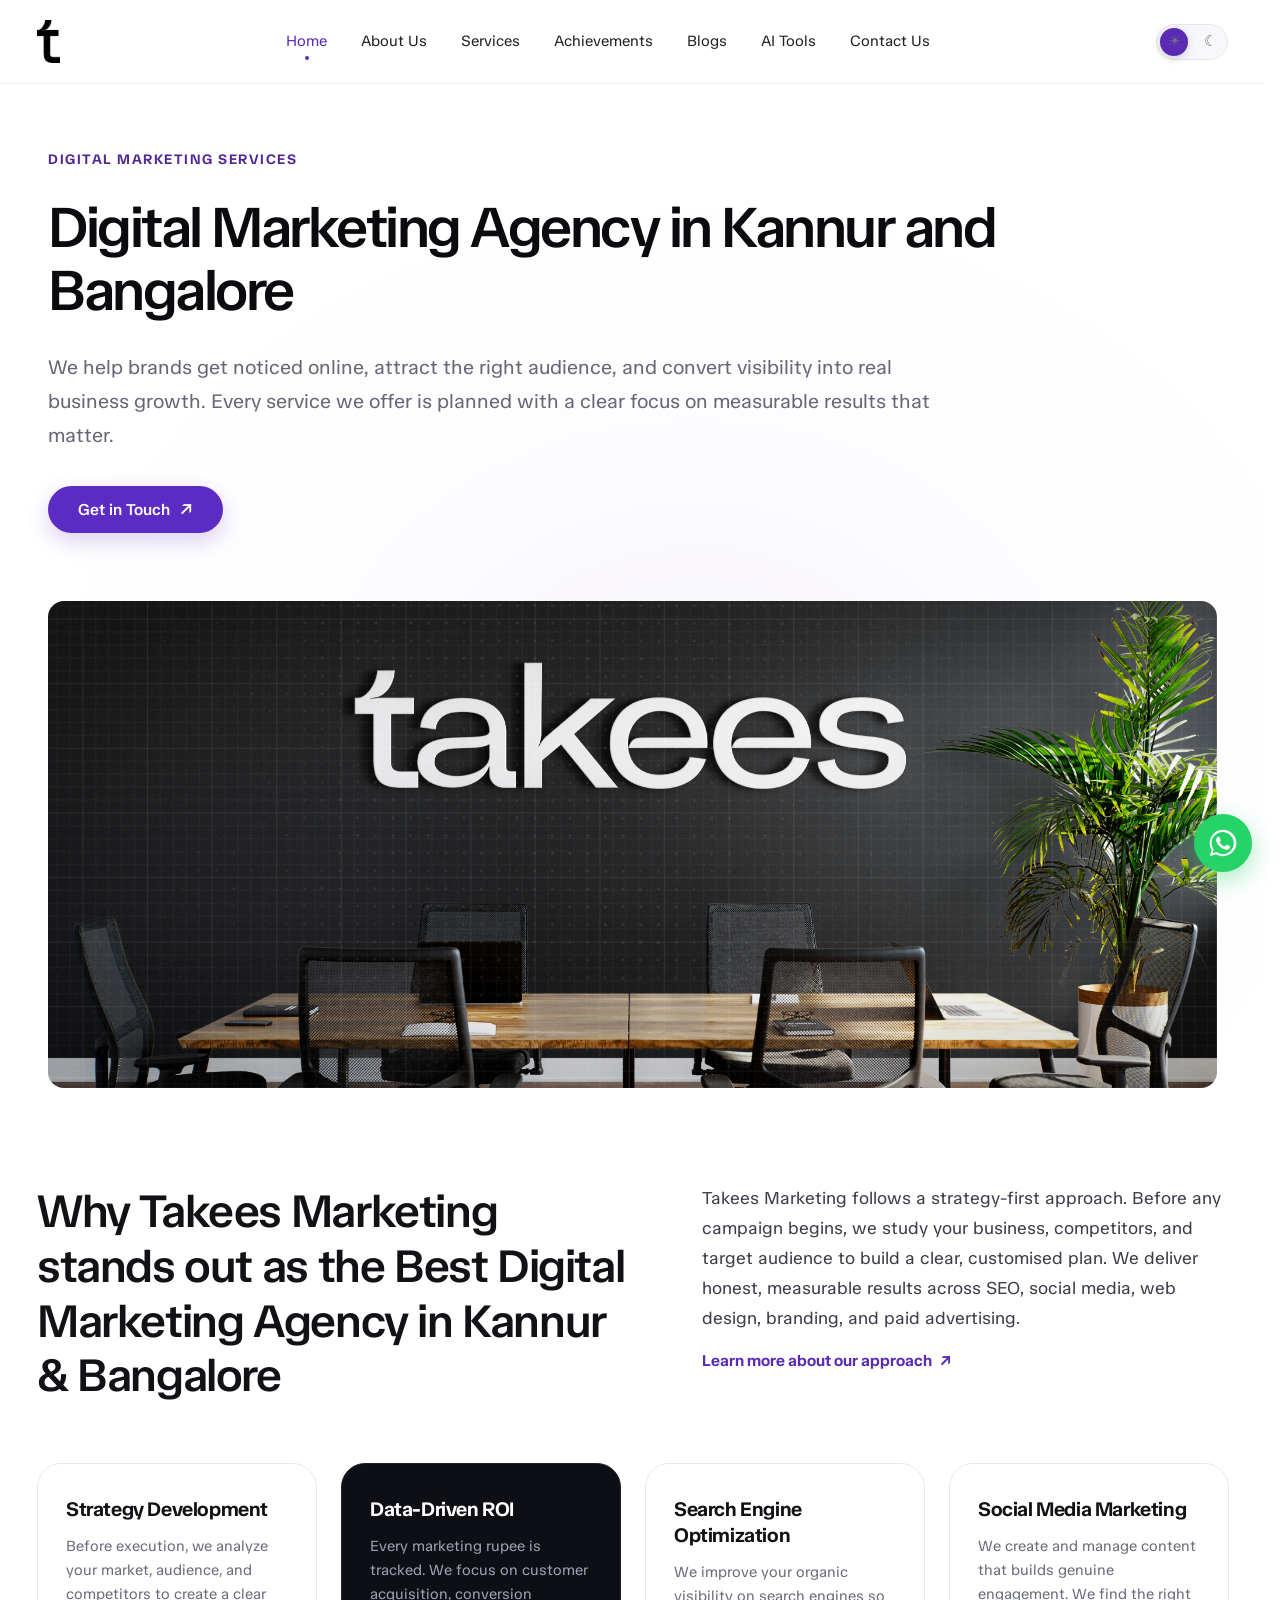
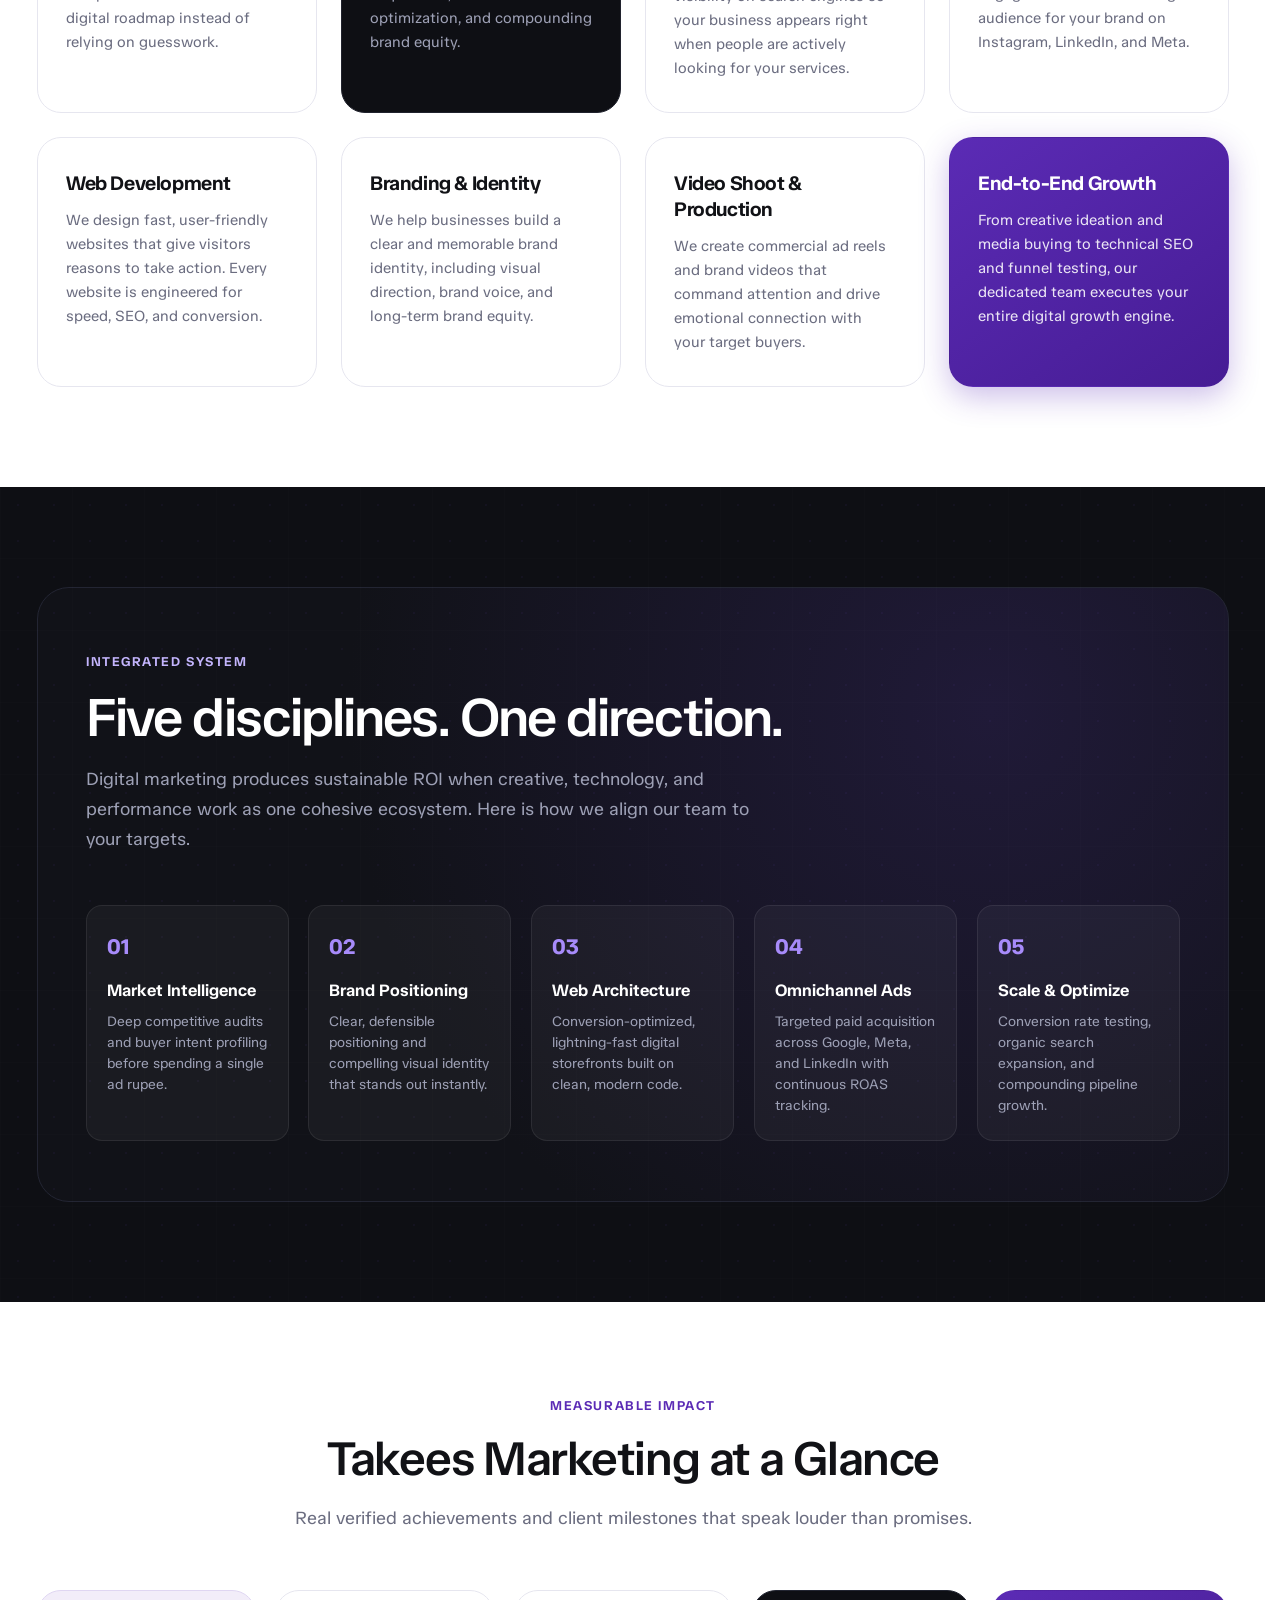
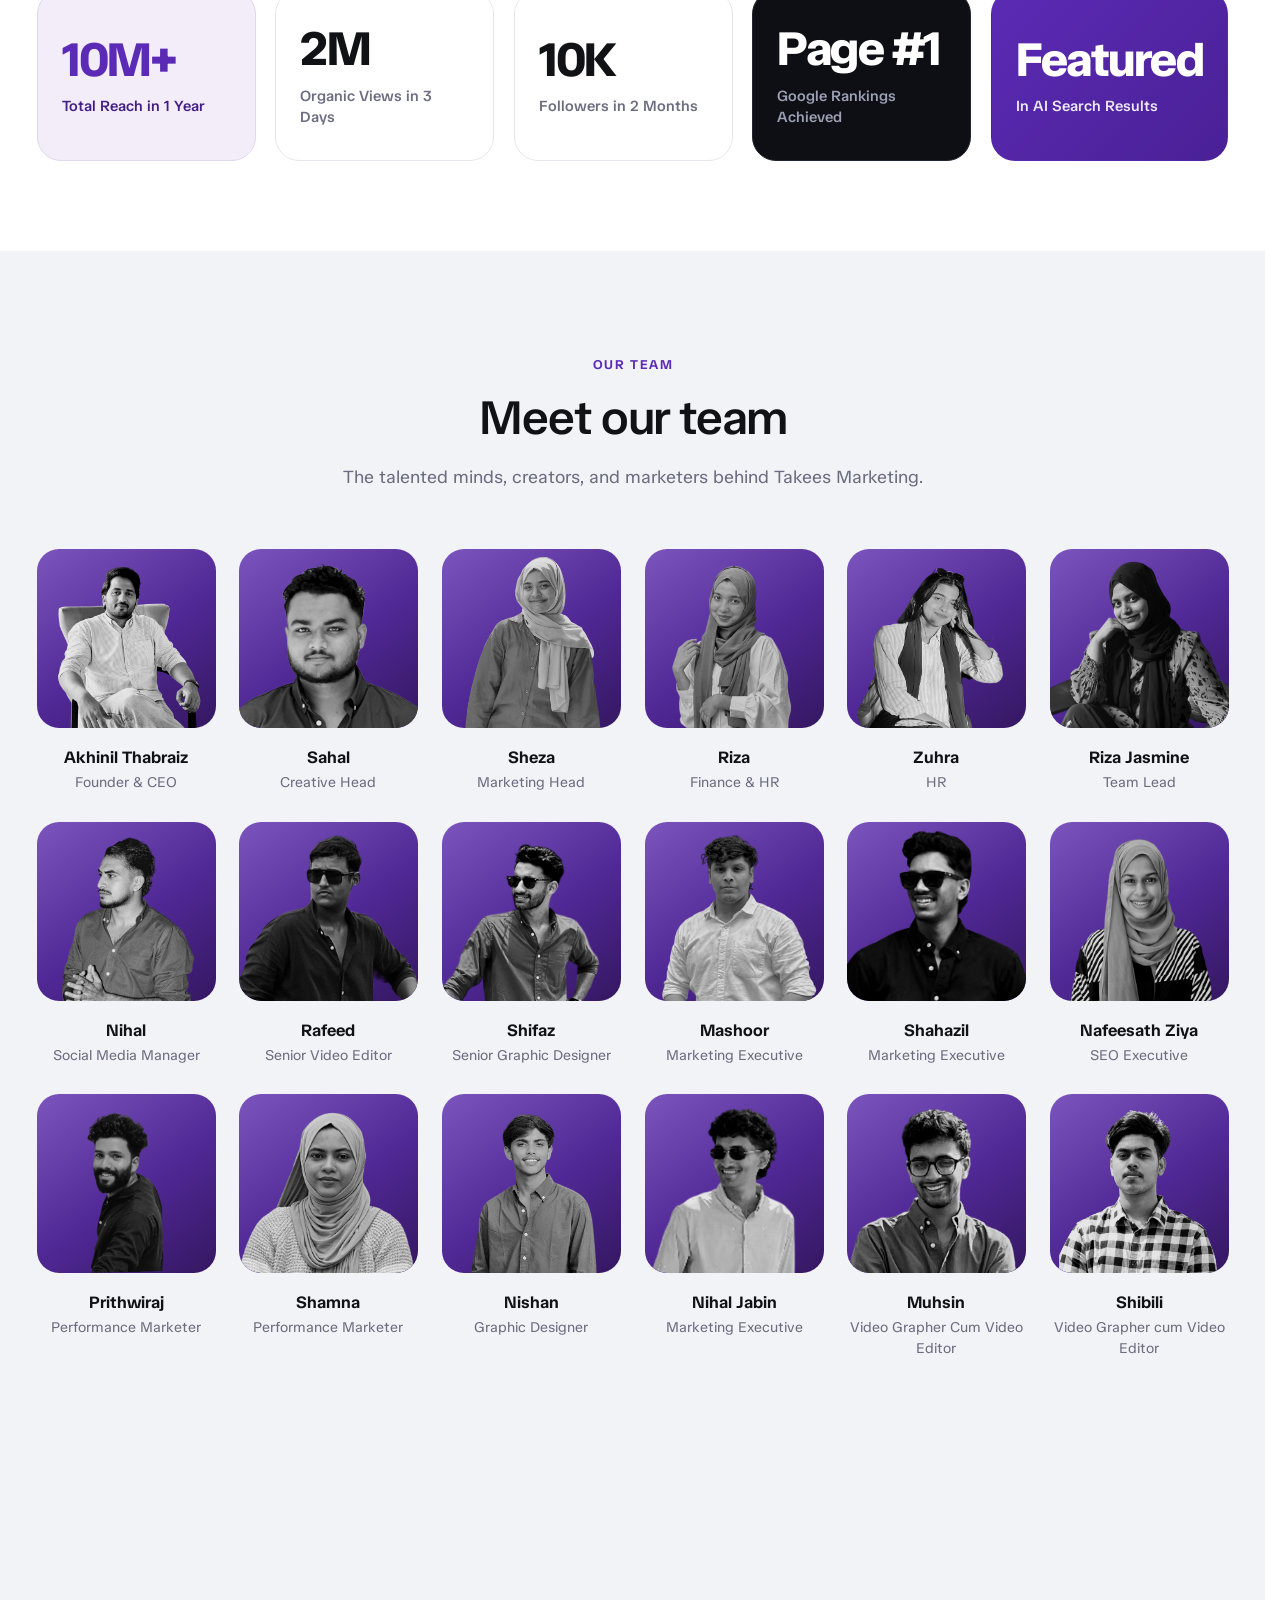
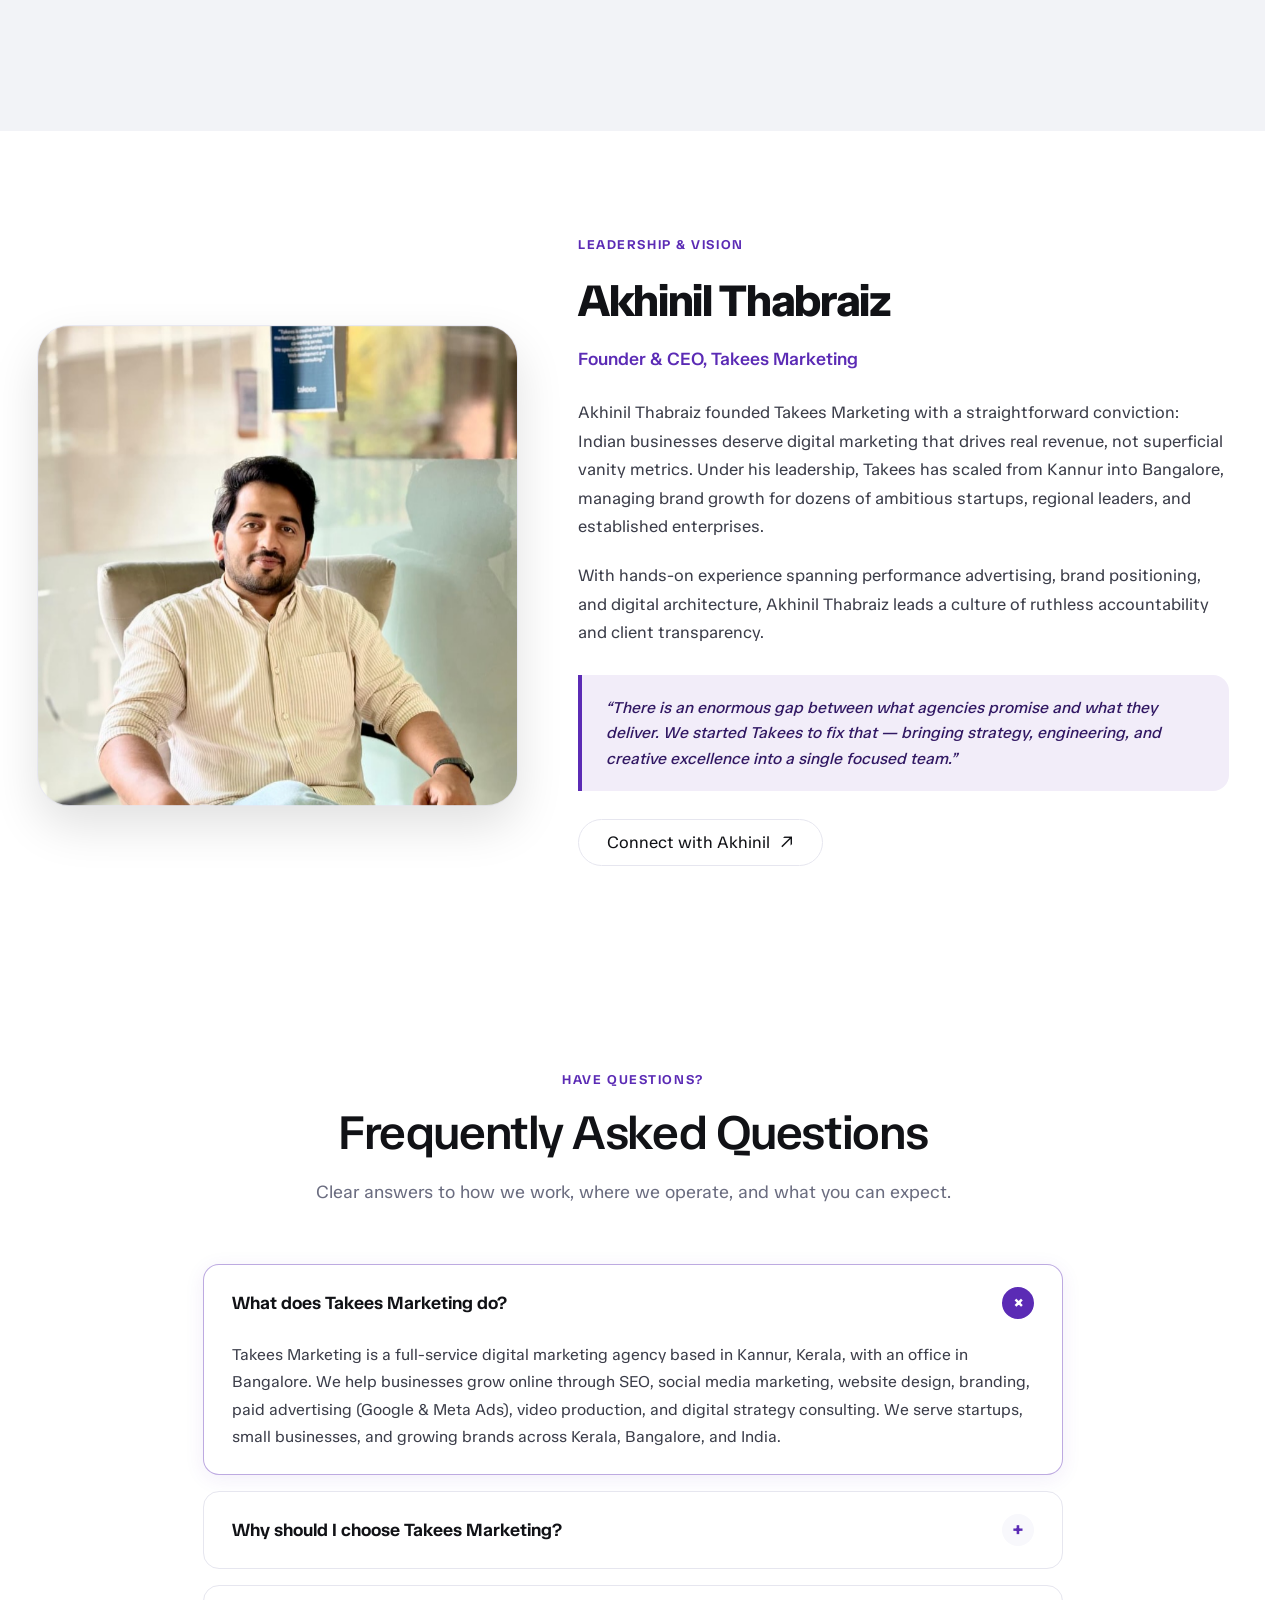
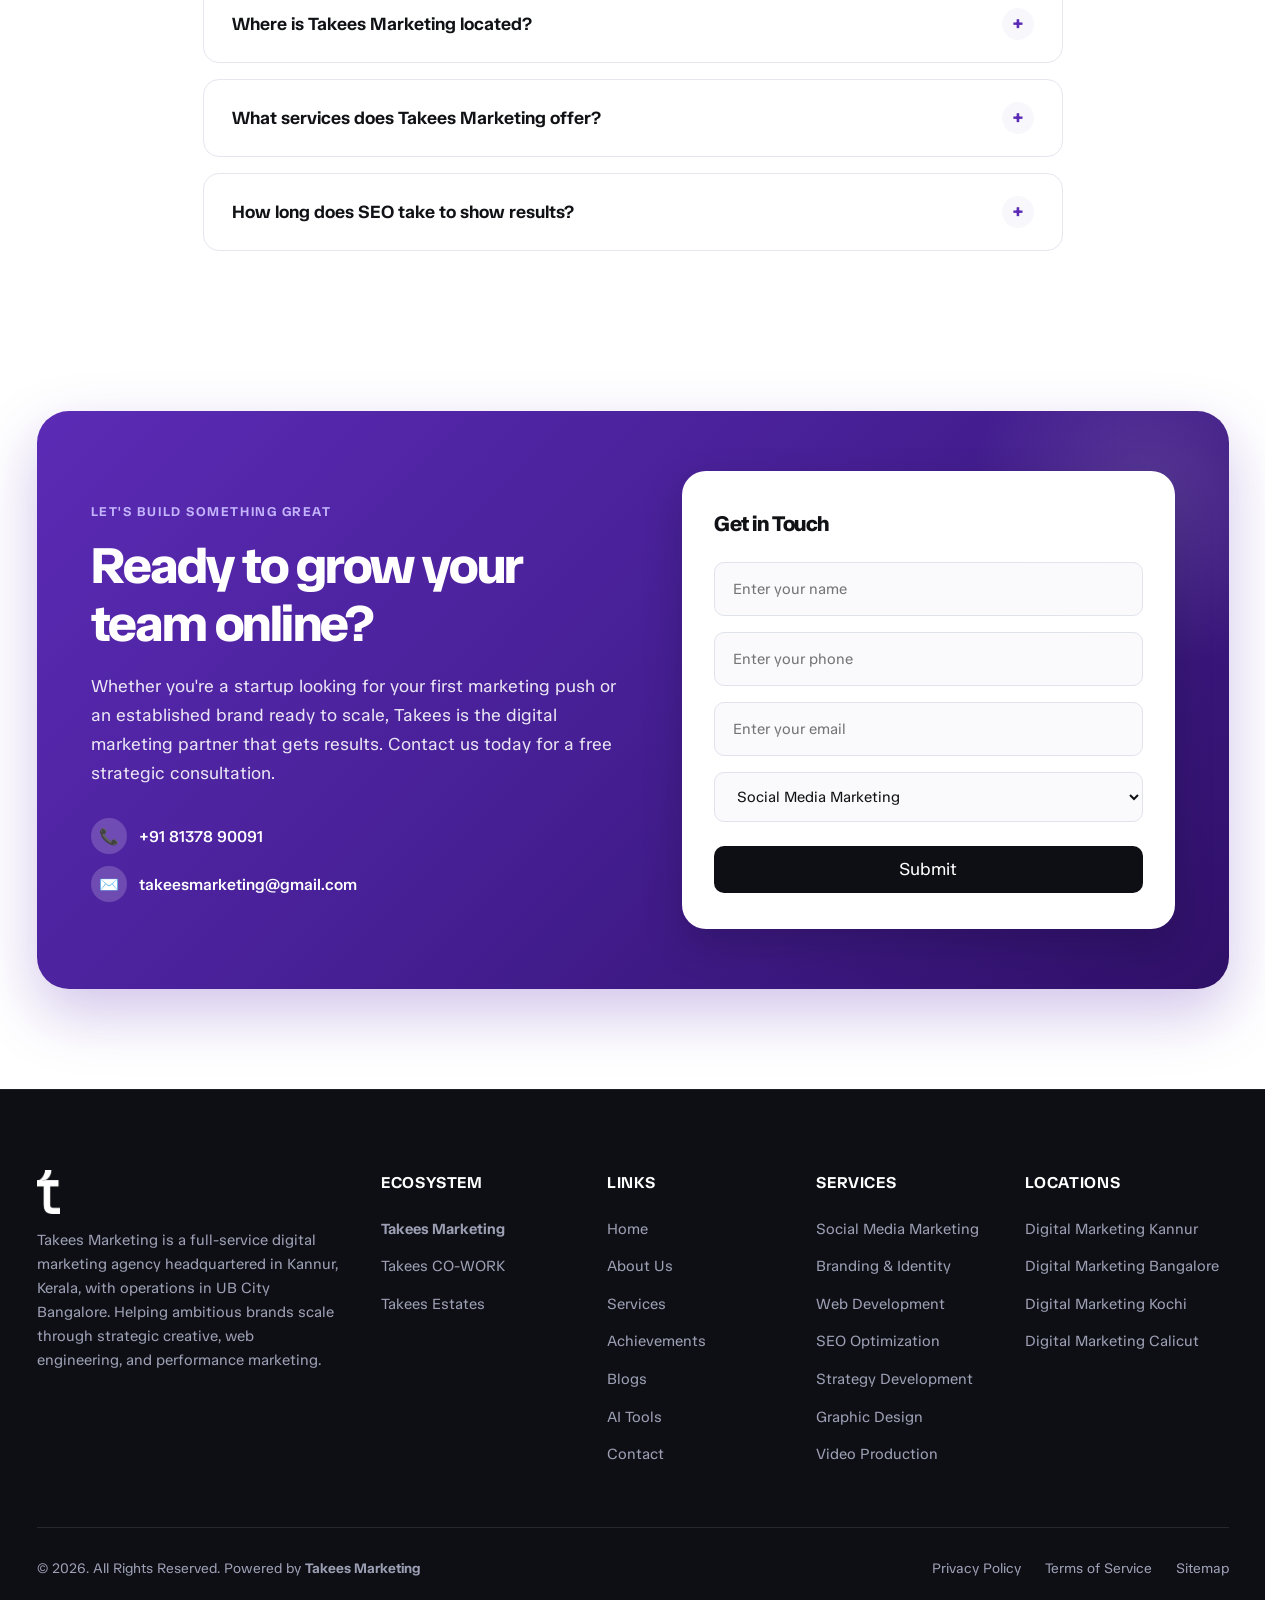
==== index.html @ 3c015a21 "Initial commit" ====
<!DOCTYPE html>
<html lang="en">

<head>
  <meta charset="UTF-8">
  <meta name="viewport" content="width=device-width, initial-scale=1.0">
  <title>Takees Digital Marketing Agency in Kannur & Bangalore | Takees Marketing</title>
  <meta name="description"
    content="Takees Marketing is a full-service digital marketing agency in Kannur and Bangalore offering SEO, social media marketing, web development, paid ads, and brand strategy.">
  <link rel="canonical" href="https://takees.in/">

  <!-- Stylesheets -->
  <script src="js/theme-init.js"></script>
  <link rel="stylesheet" href="css/style.css">
  <link rel="stylesheet" href="css/responsive.css">

  <!-- Favicon -->
  <link rel="icon" type="image/svg+xml"
    href="data:image/svg+xml,<svg xmlns='http://www.w3.org/2000/svg' viewBox='0 0 32 32'><rect width='32' height='32' rx='8' fill='%235b2bb5'/><text x='16' y='22' fill='%23ffffff' font-size='18' font-weight='800' font-family='sans-serif' text-anchor='middle'>t</text></svg>">
</head>

<body>

  <!-- =========================================================================
       HEADER / NAVIGATION
       ========================================================================= -->
  <header class="site-header" id="siteHeader">
    <div class="container nav-container">
      <a href="index.html" class="brand-logo" aria-label="Takees Marketing Home"><img src="assets/Vector.png"
          alt="Takees Marketing"></a>

      <!-- Desktop Navigation -->
      <nav class="nav-menu" id="navMenu" aria-label="Main Navigation">
        <a href="index.html" class="nav-link active">Home</a>
        <a href="about.html" class="nav-link">About Us</a>
        <a href="services.html" class="nav-link">Services</a>
        <a href="achievements.html" class="nav-link">Achievements</a>
        <a href="blogs.html" class="nav-link">Blogs</a>
        <a href="ai-tools.html" class="nav-link">AI Tools</a>
        <a href="contact.html" class="nav-link">Contact Us</a>
      </nav>

      <!-- Mobile Hamburger Button -->
      <button class="theme-toggle" id="themeToggle" type="button" aria-label="Switch to dark mode" aria-pressed="false">
        <span class="theme-toggle-icon theme-toggle-sun" aria-hidden="true">&#9728;</span>
        <span class="theme-toggle-track" aria-hidden="true"><span class="theme-toggle-thumb"></span></span>
        <span class="theme-toggle-icon theme-toggle-moon" aria-hidden="true">&#9790;</span>
      </button>

      <button class="menu-toggle" id="menuToggle" aria-label="Toggle Navigation Menu" aria-expanded="false">
        <span></span>
        <span></span>
        <span></span>
      </button>
    </div>
  </header>

  <!-- =========================================================================
       HERO SECTION
       ========================================================================= -->
  <section class="home-hero" id="homeHero">
    <div class="container">
      <div class="hero-content">
        <span class="kicker">DIGITAL MARKETING SERVICES</span>
        <h1 class="hero-heading">Digital Marketing Agency in Kannur and Bangalore</h1>
        <p class="hero-description">
          We help brands get noticed online, attract the right audience, and convert visibility into real business
          growth. Every service we offer is planned with a clear focus on measurable results that matter.
        </p>
        <div class="hero-actions">
          <a href="#ctaForm" class="btn btn-primary">
            Get in Touch <span class="btn-arrow-icon">↗</span>
          </a>
        </div>
      </div>

      <div class="hero-supporting-visual-wrap" id="heroVisualWrap">
        <div class="hero-brand-card">
          <img
            src="assets/images/takees office 2.jpg"
            alt="Takees office with the wall logo, table, chairs, and plant"
            class="hero-brand-image"
            width="4000"
            height="2250"
            loading="eager"
            fetchpriority="high"
            decoding="async"
          />
        </div>
      </div>
    </div>
  </section>

  <!-- =========================================================================
       WHY TAKEES STANDS OUT & 8-CARD GRID
       ========================================================================= -->
  <section class="section" id="whyTakees">
    <div class="container">
      <div class="why-takees-header">
        <h2 class="why-takees-title">
          Why Takees Marketing stands out as the Best Digital Marketing Agency in Kannur &amp; Bangalore
        </h2>
        <div>
          <p class="why-takees-text">
            Takees Marketing follows a strategy-first approach. Before any campaign begins, we study your business,
            competitors, and target audience to build a clear, customised plan. We deliver honest, measurable results
            across SEO, social media, web design, branding, and paid advertising.
          </p>
          <a href="about.html" class="learn-more-link">
            Learn more about our approach <span>↗</span>
          </a>
        </div>
      </div>

      <!-- 8-Card Grid -->
      <div class="cards-grid-4">
        <!-- Card 1: Light -->
        <div class="feature-card">
          <h3 class="card-title">Strategy Development</h3>
          <p class="card-desc">
            Before execution, we analyze your market, audience, and competitors to create a clear digital roadmap
            instead of relying on guesswork.
          </p>
        </div>

        <!-- Card 2: DARK CARD (Figma highlight) -->
        <div class="feature-card card-dark">
          <h3 class="card-title">Data-Driven ROI</h3>
          <p class="card-desc">
            Every marketing rupee is tracked. We focus on customer acquisition, conversion optimization, and compounding
            brand equity.
          </p>
        </div>

        <!-- Card 3: Light -->
        <div class="feature-card">
          <h3 class="card-title">Search Engine Optimization</h3>
          <p class="card-desc">
            We improve your organic visibility on search engines so your business appears right when people are actively
            looking for your services.
          </p>
        </div>

        <!-- Card 4: Light -->
        <div class="feature-card">
          <h3 class="card-title">Social Media Marketing</h3>
          <p class="card-desc">
            We create and manage content that builds genuine engagement. We find the right audience for your brand on
            Instagram, LinkedIn, and Meta.
          </p>
        </div>

        <!-- Card 5: Light -->
        <div class="feature-card">
          <h3 class="card-title">Web Development</h3>
          <p class="card-desc">
            We design fast, user-friendly websites that give visitors reasons to take action. Every website is
            engineered for speed, SEO, and conversion.
          </p>
        </div>

        <!-- Card 6: Light -->
        <div class="feature-card">
          <h3 class="card-title">Branding &amp; Identity</h3>
          <p class="card-desc">
            We help businesses build a clear and memorable brand identity, including visual direction, brand voice, and
            long-term brand equity.
          </p>
        </div>

        <!-- Card 7: Light -->
        <div class="feature-card">
          <h3 class="card-title">Video Shoot &amp; Production</h3>
          <p class="card-desc">
            We create commercial ad reels and brand videos that command attention and drive emotional connection with
            your target buyers.
          </p>
        </div>

        <!-- Card 8: PURPLE CARD (Figma signature highlight) -->
        <div class="feature-card card-purple">
          <h3 class="card-title">End-to-End Growth</h3>
          <p class="card-desc">
            From creative ideation and media buying to technical SEO and funnel testing, our dedicated team executes
            your entire digital growth engine.
          </p>
        </div>
      </div>
    </div>
  </section>

  <!-- =========================================================================
       DARK SECTION: FIVE DISCIPLINES. ONE DIRECTION.
       ========================================================================= -->
  <section class="dark-disciplines-section" id="disciplines">
    <div class="container">
      <div class="disciplines-inner">
        <div class="disciplines-header">
          <span class="kicker kicker-light">INTEGRATED SYSTEM</span>
          <h2 class="disciplines-title">Five disciplines. One direction.</h2>
          <p class="disciplines-desc">
            Digital marketing produces sustainable ROI when creative, technology, and performance work as one cohesive
            ecosystem. Here is how we align our team to your targets.
          </p>
        </div>

        <div class="disciplines-row">
          <div class="discipline-item">
            <div class="discipline-num">01</div>
            <div class="discipline-name">Market Intelligence</div>
            <p class="discipline-text">Deep competitive audits and buyer intent profiling before spending a single ad
              rupee.</p>
          </div>

          <div class="discipline-item">
            <div class="discipline-num">02</div>
            <div class="discipline-name">Brand Positioning</div>
            <p class="discipline-text">Clear, defensible positioning and compelling visual identity that stands out
              instantly.</p>
          </div>

          <div class="discipline-item">
            <div class="discipline-num">03</div>
            <div class="discipline-name">Web Architecture</div>
            <p class="discipline-text">Conversion-optimized, lightning-fast digital storefronts built on clean, modern
              code.</p>
          </div>

          <div class="discipline-item">
            <div class="discipline-num">04</div>
            <div class="discipline-name">Omnichannel Ads</div>
            <p class="discipline-text">Targeted paid acquisition across Google, Meta, and LinkedIn with continuous ROAS
              tracking.</p>
          </div>

          <div class="discipline-item">
            <div class="discipline-num">05</div>
            <div class="discipline-name">Scale &amp; Optimize</div>
            <p class="discipline-text">Conversion rate testing, organic search expansion, and compounding pipeline
              growth.</p>
          </div>
        </div>
      </div>
    </div>
  </section>

  <!-- =========================================================================
       STATISTICS / TAKEES MARKETING AT A GLANCE
       ========================================================================= -->
  <section class="stats-section" id="stats">
    <div class="container">
      <div class="section-title-wrap text-center">
        <span class="kicker">MEASURABLE IMPACT</span>
        <h2 class="section-title">Takees Marketing at a Glance</h2>
        <p class="section-subtitle">Real verified achievements and client milestones that speak louder than promises.
        </p>
      </div>

      <div class="stats-grid-5">
        <!-- Stat 1: Light purple -->
        <div class="stat-card stat-purple-light">
          <div class="stat-number">10M+</div>
          <div class="stat-label">Total Reach in 1 Year</div>
        </div>

        <!-- Stat 2: White -->
        <div class="stat-card stat-white">
          <div class="stat-number">2M</div>
          <div class="stat-label">Organic Views in 3 Days</div>
        </div>

        <!-- Stat 3: White -->
        <div class="stat-card stat-white">
          <div class="stat-number">10K</div>
          <div class="stat-label">Followers in 2 Months</div>
        </div>

        <!-- Stat 4: Dark -->
        <div class="stat-card stat-dark">
          <div class="stat-number">Page #1</div>
          <div class="stat-label">Google Rankings Achieved</div>
        </div>

        <!-- Stat 5: Purple -->
        <div class="stat-card stat-purple">
          <div class="stat-number">Featured</div>
          <div class="stat-label">In AI Search Results</div>
        </div>
      </div>
    </div>
  </section>

  <!-- =========================================================================
       MEET OUR TEAM
       ========================================================================= -->
  <section class="team-section" id="team">
    <div class="container">
      <div class="section-title-wrap text-center">
        <span class="kicker">OUR TEAM</span>
        <h2 class="section-title">Meet our team</h2>
        <p class="section-subtitle">The talented minds, creators, and marketers behind Takees Marketing.</p>
      </div>

      <div class="team-grid">

        <!-- Row 1 -->
        <div class="team-card">
          <div class="team-avatar-wrap">
            <img src="assets/images/team/akhinil-thabraiz.png" alt="Akhinil Thabraiz - Founder & CEO of takees marketing" loading="lazy">
          </div>
          <div class="team-name">Akhinil Thabraiz</div>
          <div class="team-role">Founder &amp; CEO</div>
        </div>

        <div class="team-card">
          <div class="team-avatar-wrap">
            <img src="assets/images/team/sahal.png" alt="Sahal - Creative Head" loading="lazy">
          </div>
          <div class="team-name">Sahal</div>
          <div class="team-role">Creative Head</div>
        </div>

        <div class="team-card">
          <div class="team-avatar-wrap">
            <img src="assets/images/team/sheza.png" alt="Sheza - Marketing Head of takees marketing" loading="lazy">
          </div>
          <div class="team-name">Sheza</div>
          <div class="team-role">Marketing Head</div>
        </div>

        <div class="team-card">
          <div class="team-avatar-wrap">
            <img src="assets/images/team/riza.png" alt="Riza - Finance &amp; HR of takees marketing" loading="lazy">
          </div>
          <div class="team-name">Riza</div>
          <div class="team-role">Finance &amp; HR</div>
        </div>

        <div class="team-card">
          <div class="team-avatar-wrap">
            <img src="assets/images/team/zuhra.png" alt="Zuhra - HR of takees marketing" loading="lazy">
          </div>
          <div class="team-name">Zuhra</div>
          <div class="team-role">HR</div>
        </div>

        <div class="team-card">
          <div class="team-avatar-wrap">
            <img src="assets/images/team/riza-jasmine.png" alt="Riza Jasmine - Team Lead of takees marketing" loading="lazy">
          </div>
          <div class="team-name">Riza Jasmine</div>
          <div class="team-role">Team Lead</div>
        </div>

        <!-- Row 2 -->
        <div class="team-card">
          <div class="team-avatar-wrap">
            <img src="assets/images/team/nihal.png" alt="Nihal - Social Media Manager of takees marketing" loading="lazy">
          </div>
          <div class="team-name">Nihal</div>
          <div class="team-role">Social Media Manager</div>
        </div>

        <div class="team-card">
          <div class="team-avatar-wrap">
            <img src="assets/images/team/rafeed.png" alt="Rafeed - Senior Video Editor of takees marketing" loading="lazy">
          </div>
          <div class="team-name">Rafeed</div>
          <div class="team-role">Senior Video Editor</div>
        </div>

        <div class="team-card">
          <div class="team-avatar-wrap">
            <img src="assets/images/team/shifaz.png" alt="Shifaz - Senior Graphic Designer of takees marketing" loading="lazy">
          </div>
          <div class="team-name">Shifaz</div>
          <div class="team-role">Senior Graphic Designer</div>
        </div>

        <div class="team-card">
          <div class="team-avatar-wrap">
            <img src="assets/images/team/mashoor.png" alt="Mashoor - Marketing Executive of takees marketing" loading="lazy">
          </div>
          <div class="team-name">Mashoor</div>
          <div class="team-role">Marketing Executive</div>
        </div>

        <div class="team-card">
          <div class="team-avatar-wrap">
            <img src="assets/images/team/shahazil.png" alt="Shahazil - Marketing Executive of takees marketing" loading="lazy">
          </div>
          <div class="team-name">Shahazil</div>
          <div class="team-role">Marketing Executive</div>
        </div>

        <div class="team-card">
          <div class="team-avatar-wrap">
            <img src="assets/images/team/nafeesath-ziya.png" alt="Nafeesath Ziya - SEO Executive of takees marketing" loading="lazy">
          </div>
          <div class="team-name">Nafeesath Ziya</div>
          <div class="team-role">SEO Executive</div>
        </div>

        <!-- Row 3 -->
        <div class="team-card">
          <div class="team-avatar-wrap">
            <img src="assets/images/team/prithwiraj.png" alt="Prithwiraj - Performance Marketer of takees marketing" loading="lazy">
          </div>
          <div class="team-name">Prithwiraj</div>
          <div class="team-role">Performance Marketer</div>
        </div>

        <div class="team-card">
          <div class="team-avatar-wrap">
            <img src="assets/images/team/shamna.png" alt="Shamna - Performance Marketer of takees marketing" loading="lazy">
          </div>
          <div class="team-name">Shamna</div>
          <div class="team-role">Performance Marketer</div>
        </div>

        <div class="team-card">
          <div class="team-avatar-wrap">
            <img src="assets/images/team/nishan.png" alt="Nishan - Graphic Designer of takees marketing" loading="lazy">
          </div>
          <div class="team-name">Nishan</div>
          <div class="team-role">Graphic Designer</div>
        </div>

        <div class="team-card">
          <div class="team-avatar-wrap">
            <img src="assets/images/team/nihal-jabin.png" alt="Nihal Jabin - Marketing Executive of takees marketing" loading="lazy">
          </div>
          <div class="team-name">Nihal Jabin</div>
          <div class="team-role">Marketing Executive</div>
        </div>

        <div class="team-card">
          <div class="team-avatar-wrap">
            <img src="assets/images/team/muhsin.png" alt="Muhsin - Video Grapher Cum Video Editor of takees marketing" loading="lazy">
          </div>
          <div class="team-name">Muhsin</div>
          <div class="team-role">Video Grapher Cum Video Editor</div>
        </div>

        <div class="team-card">
          <div class="team-avatar-wrap">
            <img class="team-avatar-cutout" src="assets/images/team/Shibili.png" alt="Shibili - Video Grapher cum Video Editor" loading="lazy">
          </div>
          <div class="team-name">Shibili</div>
          <div class="team-role">Video Grapher cum Video Editor</div>
        </div>

        <div class="team-card">
          <div class="team-avatar-wrap">
            <img class="team-avatar-cutout" src="assets/images/team/Noor.png" alt="Noor Fathima - Content Creator" loading="lazy">
          </div>
          <div class="team-name">Noor Fathima</div>
          <div class="team-role">Content Creator</div>
        </div>

        <div class="team-card">
          <div class="team-avatar-wrap">
            <img class="team-avatar-cutout" src="assets/images/team/Devdarsh.png" alt="Devdarsh - Content Creator" loading="lazy">
          </div>
          <div class="team-name">Devdarsh</div>
          <div class="team-role">Content Creator</div>
        </div>

      </div>
    </div>
  </section>

  <!-- =========================================================================
       FOUNDER PROFILE SECTION: AKHINIL THABRAIZ
       ========================================================================= -->
  <section class="founder-section" id="founder">
    <div class="container">
      <div class="founder-wrap">
        <div class="founder-img-box">
          <img src="assets/images/akhil-nilambur.jpg" alt="Akhinil Thabraiz - Founder &amp; CEO of Takees Marketing">
        </div>

        <div class="founder-info">
          <span class="kicker">LEADERSHIP &amp; VISION</span>
          <h2 class="founder-name">Akhinil Thabraiz</h2>
          <div class="founder-role">Founder &amp; CEO, Takees Marketing</div>

          <p class="founder-bio">
            Akhinil Thabraiz founded Takees Marketing with a straightforward conviction: Indian businesses deserve
            digital
            marketing that drives real revenue, not superficial vanity metrics. Under his leadership, Takees has scaled
            from Kannur into Bangalore, managing brand growth for dozens of ambitious startups, regional leaders, and
            established enterprises.
          </p>

          <p class="founder-bio">
            With hands-on experience spanning performance advertising, brand positioning, and digital architecture,
            Akhinil Thabraiz leads a culture of ruthless accountability and client transparency.
          </p>

          <div class="founder-quote">
            “There is an enormous gap between what agencies promise and what they deliver. We started Takees to fix that
            — bringing strategy, engineering, and creative excellence into a single focused team.”
          </div>

          <a href="https://www.linkedin.com/in/akhinilthabraiz/" target="_blank" rel="noopener noreferrer"
            class="btn btn-outline">
            Connect with Akhinil <span class="btn-arrow-icon">↗</span>
          </a>
        </div>
      </div>
    </div>
  </section>


  <!-- =========================================================================
       FAQ SECTION
       ========================================================================= -->
  <section class="faq-section" id="faq">
    <div class="container">
      <div class="section-title-wrap text-center">
        <span class="kicker">HAVE QUESTIONS?</span>
        <h2 class="section-title">Frequently Asked Questions</h2>
        <p class="section-subtitle">Clear answers to how we work, where we operate, and what you can expect.</p>
      </div>

      <div class="faq-list">
        <!-- FAQ 1 -->
        <div class="faq-item active">
          <button class="faq-question" aria-expanded="true">
            <span>What does Takees Marketing do?</span>
            <span class="faq-icon">+</span>
          </button>
          <div class="faq-answer">
            Takees Marketing is a full-service digital marketing agency based in Kannur, Kerala, with an office in
            Bangalore. We help businesses grow online through SEO, social media marketing, website design, branding,
            paid advertising (Google &amp; Meta Ads), video production, and digital strategy consulting. We serve
            startups, small businesses, and growing brands across Kerala, Bangalore, and India.
          </div>
        </div>

        <!-- FAQ 2 -->
        <div class="faq-item">
          <button class="faq-question" aria-expanded="false">
            <span>Why should I choose Takees Marketing?</span>
            <span class="faq-icon">+</span>
          </button>
          <div class="faq-answer">
            Takees Marketing follows a strategy-first approach. Before any campaign begins, we study your business,
            competitors, and target audience to build a clear, customised plan. We don't sell vanity metrics — we
            deliver honest, measurable results with complete reporting transparency.
          </div>
        </div>

        <!-- FAQ 3 -->
        <div class="faq-item">
          <button class="faq-question" aria-expanded="false">
            <span>Where is Takees Marketing located?</span>
            <span class="faq-icon">+</span>
          </button>
          <div class="faq-answer">
            Takees Marketing is headquartered at Takees Park, Airport Road, Mele Chovva, Kannur, Kerala - 670 006. We
            also operate from UB City, Level 15, Concord Tower 1, Vittal Mallya Road, Bangalore, India - 560001. We
            serve clients across Kerala, Bangalore, and pan-India.
          </div>
        </div>

        <!-- FAQ 4 -->
        <div class="faq-item">
          <button class="faq-question" aria-expanded="false">
            <span>What services does Takees Marketing offer?</span>
            <span class="faq-icon">+</span>
          </button>
          <div class="faq-answer">
            Our core services include Search Engine Optimization (SEO), Social Media Marketing (SMM), Web Design &amp;
            Development, Branding &amp; Visual Identity, Paid Advertising (Google Ads, Meta Ads), Video Shoot &amp;
            Commercials, and Graphic Design.
          </div>
        </div>

        <!-- FAQ 5 -->
        <div class="faq-item">
          <button class="faq-question" aria-expanded="false">
            <span>How long does SEO take to show results?</span>
            <span class="faq-icon">+</span>
          </button>
          <div class="faq-answer">
            For most businesses in Kerala and Bangalore, SEO results typically begin showing within 3 to 6 months of
            consistent execution. Local SEO for Kannur or Bangalore keywords can show positive ranking improvements in 6
            to 12 weeks depending on domain age and market competition.
          </div>
        </div>
      </div>
    </div>
  </section>

  <!-- =========================================================================
       CTA FORM SECTION
       ========================================================================= -->
  <section class="cta-form-section" id="ctaForm">
    <div class="container">
      <div class="cta-form-banner">
        <div>
          <span class="kicker kicker-light">LET'S BUILD SOMETHING GREAT</span>
          <h2 class="cta-banner-title">Ready to grow your team online?</h2>
          <p class="cta-banner-desc">
            Whether you're a startup looking for your first marketing push or an established brand ready to scale,
            Takees is the digital marketing partner that gets results. Contact us today for a free strategic
            consultation.
          </p>

          <div class="cta-direct-links">
            <a href="tel:+918137890091" class="direct-link-item">
              <span>📞</span> +91 81378 90091
            </a>
            <a href="mailto:takeesmarketing@gmail.com" class="direct-link-item">
              <span>✉️</span> takeesmarketing@gmail.com
            </a>
          </div>
        </div>

        <!-- White Contact Card with Form -->
        <div class="form-card-white">
          <h3 class="form-title">Get in Touch</h3>
          <form class="contact-form" id="heroForm" novalidate>
            <div class="form-group">
              <label for="fullName" class="sr-only" style="display:none;">Full Name</label>
              <input type="text" id="fullName" name="name" class="form-control" placeholder="Enter your name" required>
            </div>
            <div class="form-group">
              <label for="phone" class="sr-only" style="display:none;">Phone Number</label>
              <input type="tel" id="phone" name="phone" class="form-control" placeholder="Enter your phone" required>
            </div>
            <div class="form-group">
              <label for="email" class="sr-only" style="display:none;">Email Address</label>
              <input type="email" id="email" name="email" class="form-control" placeholder="Enter your email" required>
            </div>
            <div class="form-group">
              <label for="serviceSelect" class="sr-only" style="display:none;">Select Service</label>
              <select id="serviceSelect" name="service" class="form-control">
                <option value="Social Media Marketing" selected>Social Media Marketing</option>
                <option value="Search Engine Optimization">Search Engine Optimization (SEO)</option>
                <option value="Web Development">Web Development</option>
                <option value="Branding & Identity">Branding &amp; Identity</option>
                <option value="Paid Advertising">Paid Advertising (Ads)</option>
                <option value="Video Shoot">Video Shoot &amp; Production</option>
                <option value="Full Growth Package">Full Growth Package</option>
              </select>
            </div>
            <button type="submit" class="btn btn-form-submit">Submit</button>
            <div class="form-feedback" aria-live="polite"></div>
          </form>
        </div>
      </div>
    </div>
  </section>

  <!-- =========================================================================
       FOOTER
       ========================================================================= -->
  <footer class="site-footer" id="siteFooter">
    <div class="container">
      <div class="footer-top">
        <!-- Col 1: Takees Marketing -->
        <div class="footer-brand">
          <a href="index.html" class="brand-logo" aria-label="Takees Marketing Home"><img src="assets/Vector.png"
              alt="Takees Marketing"></a>
          <p class="footer-desc">
            Takees Marketing is a full-service digital marketing agency headquartered in Kannur, Kerala, with operations
            in UB City Bangalore. Helping ambitious brands scale through strategic creative, web engineering, and
            performance marketing.
          </p>
        </div>

        <!-- Col 2: Takees Ecosystem -->
        <div>
          <h4 class="footer-col-title">ECOSYSTEM</h4>
          <ul class="footer-links">
            <li><a href="index.html" class="footer-link"><strong>Takees Marketing</strong></a></li>
            <li><a href="https://takeescowork.com/" class="footer-link" target="_blank" rel="noopener noreferrer">Takees
                CO-WORK</a></li>
            <li><a href="https://takeesestates.com/" class="footer-link" target="_blank"
                rel="noopener noreferrer">Takees Estates</a></li>
          </ul>
        </div>

        <!-- Col 3: Quick Links -->
        <div>
          <h4 class="footer-col-title">LINKS</h4>
          <ul class="footer-links">
            <li><a href="index.html" class="footer-link">Home</a></li>
            <li><a href="about.html" class="footer-link">About Us</a></li>
            <li><a href="services.html" class="footer-link">Services</a></li>
            <li><a href="achievements.html" class="footer-link">Achievements</a></li>
            <li><a href="blogs.html" class="footer-link">Blogs</a></li>
            <li><a href="ai-tools.html" class="footer-link">AI Tools</a></li>
            <li><a href="contact.html" class="footer-link">Contact</a></li>
          </ul>
        </div>

        <!-- Col 4: Services -->
        <div>
          <h4 class="footer-col-title">SERVICES</h4>
          <ul class="footer-links">
            <li><a href="services.html#social-media" class="footer-link">Social Media Marketing</a></li>
            <li><a href="services.html#branding" class="footer-link">Branding &amp; Identity</a></li>
            <li><a href="services.html#web-dev" class="footer-link">Web Development</a></li>
            <li><a href="services.html#seo" class="footer-link">SEO Optimization</a></li>
            <li><a href="services.html#strategy" class="footer-link">Strategy Development</a></li>
            <li><a href="services.html#graphic-design" class="footer-link">Graphic Design</a></li>
            <li><a href="services.html#video-production" class="footer-link">Video Production</a></li>
          </ul>
        </div>

        <!-- Col 5: Locations -->
        <div>
          <h4 class="footer-col-title">LOCATIONS</h4>
          <ul class="footer-links">
            <li><a href="contact.html#whereToFind" class="footer-link">Digital Marketing Kannur</a></li>
            <li><a href="file:///C:/Users/FARAZ/OneDrive/Desktop/takees%20bglr%20anti/index.html" class="footer-link">Digital Marketing Bangalore</a></li>
            <li><a href="file:///C:/Users/FARAZ/OneDrive/Desktop/takees%20kochi/index.html" class="footer-link">Digital Marketing Kochi</a></li>
            <li><a href="contact.html#whereToFind" class="footer-link">Digital Marketing Calicut</a></li>
          </ul>
        </div>
      </div>

      <div class="footer-bottom">
        <div>
          &copy; 2026. All Rights Reserved. Powered by <strong>Takees Marketing</strong>
        </div>
        <div class="footer-legal-links">
          <span>Privacy Policy</span>
          <span>Terms of Service</span>
          <span>Sitemap</span>
        </div>
      </div>
    </div>
  </footer>

  <!-- =========================================================================
       FLOATING WHATSAPP BUTTON
       ========================================================================= -->
  <a href="https://wa.me/918137890091?text=Hi%20Takees%20Marketing%2C%20I%20would%20like%20to%20inquire%20about%20your%20services."
    class="floating-whatsapp" target="_blank" rel="noopener noreferrer"
    aria-label="Chat with Takees Marketing on WhatsApp">
    <svg viewBox="0 0 24 24" aria-hidden="true">
      <path
        d="M12.031 2C6.495 2 2 6.495 2 12.031c0 1.97.57 3.81 1.558 5.373L2 22l4.773-1.523c1.51.91 3.266 1.434 5.258 1.434 5.536 0 10.031-4.495 10.031-10.031C22.062 6.495 17.567 2 12.031 2zm0 18.375c-1.745 0-3.37-.5-4.75-1.37l-.34-.21-2.83.9.91-2.75-.22-.35a8.293 8.293 0 0 1-1.36-4.564c0-4.6 3.74-8.34 8.34-8.34 4.6 0 8.34 3.74 8.34 8.34 0 4.6-3.74 8.34-8.34 8.34zm4.56-6.24c-.25-.13-1.48-.73-1.71-.81-.23-.08-.4-.13-.57.13-.17.25-.66.81-.81.98-.15.17-.3.19-.55.06-.25-.13-1.06-.39-2.02-1.25-.75-.67-1.25-1.5-1.4-1.75-.15-.25-.02-.39.11-.51.11-.11.25-.29.38-.44.13-.15.17-.25.25-.42.08-.17.04-.32-.02-.45-.06-.13-.57-1.37-.78-1.88-.2-.49-.41-.43-.57-.43h-.48c-.17 0-.45.06-.69.32-.23.25-.9.88-.9 2.15s.92 2.5 1.05 2.67c.13.17 1.81 2.76 4.39 3.87.61.26 1.09.42 1.46.54.62.2 1.18.17 1.63.1.5-.07 1.48-.61 1.69-1.2.21-.59.21-1.1.15-1.2-.06-.1-.23-.17-.48-.29z" />
    </svg>
    <span class="tooltip">Chat with us on WhatsApp</span>
  </a>

  <!-- JavaScript -->
  <script src="js/main.js"></script>
</body>

</html>
---- css/style.css ----
/* ==========================================================================
   TAKEEES MARKETING - CORE DESIGN SYSTEM & STYLESHEET
   Visual Source of Truth: Figma Redesign
   Content Source: takees.in
   ========================================================================== */

@import url('https://fonts.googleapis.com/css2?family=TASA+Orbiter:wght@300;400;500;600;700;800&display=swap');

:root {
  /* Brand Color Palette */
  --primary: #5b2bb5;
  --primary-hover: #471f94;
  --primary-deep: #37147a;
  --primary-soft: #f2edf9;
  --primary-tint: #eae3f7;
  --primary-glow: rgba(91, 43, 181, 0.35);

  /* Neutrals & Dark Theme */
  --dark: #0e0f14;
  --dark-surface: #14151c;
  --dark-card: #191b24;
  --dark-border: #272a38;
  --dark-text: #ffffff;
  --dark-muted: #9da0b5;

  /* Light Theme */
  --bg-body: #ffffff;
  --bg-subtle: #f8f8fc;
  --bg-gray: #f2f3f7;
  --bg-card: #ffffff;
  --border-light: #e6e6ef;
  --border-subtle: #eeeff5;

  /* Typography */
  --text-main: #111216;
  --text-body: #3c3e4a;
  --text-muted: #6b6d80;
  --text-light: #ffffff;

  /* Fonts */
  --font-main: 'TASA Orbiter', -apple-system, BlinkMacSystemFont, 'Segoe UI', Roboto, Helvetica, Arial, sans-serif;

  /* Elevation / Shadows */
  --shadow-xs: 0 1px 3px rgba(16, 24, 40, 0.05);
  --shadow-sm: 0 4px 12px rgba(16, 24, 40, 0.04);
  --shadow-md: 0 10px 30px rgba(16, 24, 40, 0.06);
  --shadow-lg: 0 20px 48px rgba(16, 24, 40, 0.1);
  --shadow-purple: 0 12px 36px rgba(91, 43, 181, 0.28);
  --shadow-card-hover: 0 16px 40px rgba(91, 43, 181, 0.12);

  /* Radius */
  --radius-xs: 6px;
  --radius-sm: 10px;
  --radius-md: 16px;
  --radius-lg: 24px;
  --radius-xl: 32px;
  --radius-full: 9999px;

  /* Layout */
  --container-max: 1240px;
  --header-height: 84px;
  --transition-fast: 0.2s cubic-bezier(0.4, 0, 0.2, 1);
  --transition-smooth: 0.35s cubic-bezier(0.16, 1, 0.3, 1);
}

/* --------------------------------------------------------------------------
   RESET & BASE STYLES
   -------------------------------------------------------------------------- */
*, *::before, *::after {
  box-sizing: border-box;
  margin: 0;
  padding: 0;
}

html {
  font-size: 16px;
  scroll-behavior: smooth;
  -webkit-font-smoothing: antialiased;
  -moz-osx-font-smoothing: grayscale;
  /* overflow-x on html (not body) — keeps position:sticky working on all pages */
  overflow-x: hidden;
  /* Reserve scrollbar gutter always — prevents width shift between pages */
  scrollbar-gutter: stable;
}

body {
  font-family: var(--font-main);
  background-color: var(--bg-body);
  color: var(--text-main);
  line-height: 1.6;
  /* overflow-x removed from body — was breaking position:sticky on inner pages */
}

h1, h2, h3, h4, h5, h6 {
  font-weight: 600;
}

img, picture, svg, video {
  display: block;
  max-width: 100%;
}

input, button, textarea, select {
  font: inherit;
}

a {
  color: inherit;
  text-decoration: none;
  transition: color var(--transition-fast);
}

ul, ol {
  list-style: none;
}

button {
  cursor: pointer;
  border: none;
  background: none;
}

/* --------------------------------------------------------------------------
   LAYOUT UTILITIES
   -------------------------------------------------------------------------- */
.container {
  width: 100%;
  max-width: var(--container-max);
  margin-left: auto;
  margin-right: auto;
  padding-left: 24px;
  padding-right: 24px;
}

.container-narrow {
  max-width: 980px;
}

.section {
  padding-top: 100px;
  padding-bottom: 100px;
  position: relative;
}

.section-sm {
  padding-top: 60px;
  padding-bottom: 60px;
}

.section-lg {
  padding-top: 130px;
  padding-bottom: 130px;
}

.section-title-wrap {
  margin-bottom: 56px;
}

.section-title-wrap.text-center {
  text-align: center;
  margin-left: auto;
  margin-right: auto;
  max-width: 760px;
}

.kicker {
  display: inline-block;
  font-size: 0.8125rem;
  font-weight: 700;
  text-transform: uppercase;
  letter-spacing: 0.12em;
  color: var(--primary);
  margin-bottom: 14px;
}

.kicker-light {
  color: #c4b5fd;
}

/* All Headlines & Titles Semibold (600) */
h1, h2, h3, h4, h5, h6,
.section-title,
.hero-heading,
.why-takees-title,
.disciplines-title,
.founder-name,
.cta-banner-title,
.cta-banner-light-title,
.form-title,
.story-title,
.service-item-title,
.case-card-title,
.article-main-title,
.card-title,
.step-title,
.sidebar-box-title,
.contact-prop-title,
.where-to-find-title,
.footer-col-title {
  font-weight: 600;
}

.section-title {
  font-size: clamp(2rem, 3.2vw + 1rem, 3rem);
  font-weight: 600;
  line-height: 1.16;
  letter-spacing: -0.03em;
  color: var(--text-main);
  margin-bottom: 18px;
}

.section-title.text-purple {
  color: var(--primary);
}

.section-subtitle {
  font-size: 1.125rem;
  color: var(--text-muted);
  line-height: 1.65;
  font-weight: 400;
}

/* --------------------------------------------------------------------------
   BUTTONS
   -------------------------------------------------------------------------- */
.btn {
  display: inline-flex;
  align-items: center;
  justify-content: center;
  gap: 10px;
  padding: 13px 28px;
  font-size: 1.05rem;
  font-weight: 400;
  text-transform: none;
  letter-spacing: normal;
  line-height: 1;
  border-radius: var(--radius-full);
  transition: all var(--transition-fast);
  white-space: nowrap;
  cursor: pointer;
}

.btn-primary {
  background-color: var(--primary);
  color: #ffffff;
  box-shadow: 0 4px 16px rgba(91, 43, 181, 0.28);
}

.btn-primary:hover {
  background-color: var(--primary-hover);
  transform: translateY(-2px);
  box-shadow: var(--shadow-purple);
  color: #ffffff;
}

.btn-white {
  background-color: #ffffff;
  color: var(--text-main);
  box-shadow: 0 4px 14px rgba(0, 0, 0, 0.08);
}

.btn-white:hover {
  background-color: #f7f7fa;
  transform: translateY(-2px);
  box-shadow: 0 6px 20px rgba(0, 0, 0, 0.12);
  color: var(--primary);
}

.btn-dark {
  background-color: var(--dark);
  color: #ffffff;
}

.btn-dark:hover {
  background-color: #1e2029;
  transform: translateY(-2px);
}

.btn-outline {
  background-color: transparent;
  color: var(--text-main);
  border: 1.5px solid var(--border-light);
}

.btn-outline:hover {
  border-color: var(--primary);
  color: var(--primary);
  background-color: var(--primary-soft);
}

.btn-arrow-icon {
  font-size: 1.1em;
  transition: transform var(--transition-fast);
}

.btn:hover .btn-arrow-icon {
  transform: translate(2px, -2px);
}

/* --------------------------------------------------------------------------
   HEADER & NAVIGATION
   -------------------------------------------------------------------------- */
.site-header {
  position: sticky;
  top: 0;
  left: 0;
  width: 100%;
  background: rgba(255, 255, 255, 0.94);
  backdrop-filter: blur(14px);
  -webkit-backdrop-filter: blur(14px);
  border-bottom: 1px solid var(--border-subtle);
  z-index: 1000;
  /* Only transition background/shadow — never width/height */
  transition: background var(--transition-fast), box-shadow var(--transition-fast);
  /* Hard-lock height — immune to content, font-weight, or child changes */
  height: var(--header-height);
  min-height: var(--header-height);
  max-height: var(--header-height);
  box-sizing: border-box;
}

.site-header.scrolled {
  background: rgba(255, 255, 255, 0.98);
  box-shadow: 0 4px 20px rgba(0, 0, 0, 0.05);
}

.nav-container {
  display: flex;
  align-items: center;
  justify-content: space-between;
  height: 100%;
  /* Hard-lock: never grow or shrink */
  min-height: 0;
  flex-shrink: 0;
}

.brand-logo {
  display: flex;
  align-items: center;
  flex: 0 0 auto;
}

.brand-logo img {
  display: block;
  height: 44px;
  width: auto;
  object-fit: contain;
  max-width: 100%;
  /* Vector.png is white — invert to dark so it's visible on the white navbar.
     The filter chain: invert(1) makes it black, then sepia+saturate+hue-rotate
     shifts it to the brand dark #111216 tone. */
  filter: invert(1) sepia(0) saturate(0) brightness(0.08);
}

/* On dark-background headers (e.g. dark sections with a dark header variant),
   restore the original white logo */
.site-header.header-dark .brand-logo img {
  filter: none;
}

.nav-menu {
  display: flex;
  align-items: center;
  gap: 34px;
}

.nav-link {
  font-size: 0.95rem;
  font-weight: 400;
  text-transform: none;
  letter-spacing: normal;
  color: #222329;
  position: relative;
  padding: 6px 0;
  display: inline-block;
  transition: color var(--transition-fast);
  /* Prevent any text-related width shifts */
  white-space: nowrap;
}

.nav-link:hover {
  color: var(--primary);
}

/* Active: color-only change. font-weight stays 400 — different weights change glyph widths */
.nav-link.active {
  color: var(--primary);
  font-weight: 400;
}

/* Active indicator — opacity/transform changes do not affect link layout. */
.nav-link::after {
  content: '';
  position: absolute;
  bottom: 0px;
  left: 50%;
  transform: translateX(-50%);
  width: 4px;
  height: 4px;
  border-radius: 50%;
  background: var(--primary);
  opacity: 0;
  transform: translate(-50%, 4px) scale(0.6);
  transition: opacity 220ms ease, transform 220ms ease;
}

.nav-link.active::after {
  opacity: 1;
  transform: translate(-50%, 0) scale(1);
}

/* Mobile Hamburger Button */
.menu-toggle {
  display: none;
  flex-direction: column;
  justify-content: center;
  align-items: center;
  width: 44px;
  height: 44px;
  padding: 0;
  gap: 6px;
  border: 0;
  border-radius: 0;
  background: transparent;
  box-shadow: none;
  outline: none;
  z-index: 1001;
}

.menu-toggle span {
  width: 24px;
  height: 2px;
  background-color: var(--text-main);
  border-radius: 2px;
  transition: all var(--transition-smooth);
}

.menu-toggle:hover span,
.menu-toggle:focus-visible span {
  background-color: var(--primary);
}

.menu-toggle.is-active span:nth-child(1) {
  transform: translateY(8px) rotate(45deg);
}

.menu-toggle.is-active span:nth-child(2) {
  opacity: 0;
}

.menu-toggle.is-active span:nth-child(3) {
  transform: translateY(-8px) rotate(-45deg);
}

/* --------------------------------------------------------------------------
   HERO: HOME PAGE
   -------------------------------------------------------------------------- */
.home-hero {
  padding-top: 50px;
  padding-bottom: 60px;
  background-color: #ffffff;
  position: relative;
}

.hero-content {
  max-width: 820px;
  margin-bottom: 36px;
}

.hero-heading {
  font-size: clamp(2.4rem, 4.4vw + 1rem, 4.1rem);
  font-weight: 600;
  line-height: 1.1;
  letter-spacing: -0.035em;
  color: var(--text-main);
  margin-bottom: 22px;
}

.hero-description {
  font-size: clamp(1.05rem, 1vw + 0.8rem, 1.25rem);
  line-height: 1.6;
  color: var(--text-muted);
  max-width: 720px;
  margin-bottom: 32px;
}

/* --------------------------------------------------------------------------
   HERO TEAM IMAGE SECTION
   -------------------------------------------------------------------------- */
.hero-image-wrap {
  width: 100%;
  max-width: 1200px;
  margin: 28px auto 0;
  display: flex;
  justify-content: center;
  align-items: center;
  position: relative;
  opacity: 1;
  transform: translateY(0);
  transition:
    opacity 800ms cubic-bezier(0.22, 1, 0.36, 1),
    transform 800ms cubic-bezier(0.22, 1, 0.36, 1);
}

.home-hero.is-hero-reveal-pending .hero-image-wrap {
  opacity: 0;
  transform: translateY(28px);
}

.home-hero.is-hero-revealed .hero-image-wrap {
  opacity: 1;
  transform: translateY(0);
}

.home-hero .hero-supporting-visual-wrap {
  opacity: 1;
  transform: translateY(0);
}

.home-hero .hero-content > .kicker,
.home-hero .hero-content > .hero-description,
.home-hero .hero-content > .hero-actions {
  transition:
    opacity 800ms cubic-bezier(0.22, 1, 0.36, 1),
    transform 800ms cubic-bezier(0.22, 1, 0.36, 1);
  transition-delay: var(--hero-stagger-delay, 0ms);
}

.home-hero .hero-heading-line {
  display: block;
  overflow: hidden;
}

.home-hero .hero-heading-line-inner {
  display: block;
  opacity: 1;
  transform: translateY(0);
  transition:
    opacity 800ms cubic-bezier(0.22, 1, 0.36, 1),
    transform 800ms cubic-bezier(0.22, 1, 0.36, 1);
  transition-delay: var(--hero-line-delay, 800ms);
  will-change: opacity, transform;
}

.home-hero .hero-content > .kicker {
  --hero-stagger-delay: 0ms;
}

.home-hero .hero-content > .hero-description {
  --hero-stagger-delay: var(--hero-description-delay, 1680ms);
}

.home-hero .hero-content > .hero-actions {
  --hero-stagger-delay: var(--hero-button-delay, 2600ms);
}

.home-hero.is-hero-reveal-pending .hero-content > .kicker,
.home-hero.is-hero-reveal-pending .hero-content > .hero-description,
.home-hero.is-hero-reveal-pending .hero-content > .hero-actions {
  opacity: 0;
  transform: translateY(22px);
}

.home-hero.is-hero-reveal-pending .hero-heading-line-inner {
  opacity: 0;
  transform: translateY(100%);
}

.home-hero.is-hero-revealed .hero-content > .kicker,
.home-hero.is-hero-revealed .hero-content > .hero-description,
.home-hero.is-hero-revealed .hero-content > .hero-actions {
  opacity: 1;
  transform: translateY(0);
}

.home-hero.is-hero-revealed .hero-heading-line-inner {
  opacity: 1;
  transform: translateY(0);
}

.hero-team-image {
  display: block;
  width: 100%;
  height: auto;
  max-width: 100%;
  object-fit: contain;
  margin: 0 auto;
}

@media (prefers-reduced-motion: reduce) {
  .home-hero .hero-content > .kicker,
  .home-hero .hero-content > .hero-heading,
  .home-hero .hero-heading-line-inner,
  .home-hero .hero-content > .hero-description,
  .home-hero .hero-content > .hero-actions,
  .hero-image-wrap,
  .hero-supporting-visual-wrap,
  .hero-team-image {
    animation: none !important;
    transition: none !important;
    transform: none !important;
  }

  .home-hero.is-hero-reveal-pending .hero-content > .kicker,
  .home-hero.is-hero-reveal-pending .hero-content > .hero-heading,
  .home-hero.is-hero-reveal-pending .hero-heading-line-inner,
  .home-hero.is-hero-reveal-pending .hero-content > .hero-description,
  .home-hero.is-hero-reveal-pending .hero-content > .hero-actions,
  .home-hero.is-hero-reveal-pending .hero-image-wrap {
    opacity: 1;
    transform: none;
  }
}

/* --------------------------------------------------------------------------
   WHY TAKEES SECTION & 8-CARD GRID
   -------------------------------------------------------------------------- */
.why-takees-header {
  display: grid;
  grid-template-columns: 1.15fr 1fr;
  gap: 60px;
  align-items: flex-start;
  margin-bottom: 60px;
}

.why-takees-title {
  font-size: clamp(2rem, 3.2vw + 1rem, 2.9rem);
  font-weight: 600;
  line-height: 1.18;
  letter-spacing: -0.03em;
  color: var(--text-main);
}

.why-takees-text {
  font-size: 1.1rem;
  color: var(--text-body);
  line-height: 1.7;
}

.learn-more-link {
  display: inline-flex;
  align-items: center;
  gap: 8px;
  font-weight: 700;
  color: var(--primary);
  margin-top: 14px;
  font-size: 1rem;
}

.learn-more-link:hover {
  text-decoration: underline;
  gap: 12px;
}

/* 8-Card Grid */
.cards-grid-4 {
  display: grid;
  grid-template-columns: repeat(4, 1fr);
  gap: 24px;
}

.feature-card {
  padding: 32px 28px;
  border-radius: var(--radius-lg);
  background: #ffffff;
  border: 1px solid var(--border-light);
  display: flex;
  flex-direction: column;
  transition: all var(--transition-smooth);
  position: relative;
  min-height: 250px;
}

.feature-card:hover {
  transform: translateY(-5px);
  box-shadow: var(--shadow-card-hover);
  border-color: rgba(91, 43, 181, 0.3);
}

.card-icon {
  width: 48px;
  height: 48px;
  border-radius: var(--radius-sm);
  display: flex;
  align-items: center;
  justify-content: center;
  font-size: 1.35rem;
  margin-bottom: 22px;
  background-color: var(--primary-soft);
  color: var(--primary);
}

.card-title {
  font-size: 1.25rem;
  font-weight: 700;
  letter-spacing: -0.02em;
  margin-bottom: 12px;
  color: var(--text-main);
  line-height: 1.3;
}

.card-desc {
  font-size: 0.9375rem;
  color: var(--text-muted);
  line-height: 1.6;
}

/* Dark Card Variant (Card 2) */
.feature-card.card-dark {
  background-color: var(--dark);
  border-color: #20222d;
  color: #ffffff;
}

.feature-card.card-dark .card-icon {
  background-color: #242634;
  color: #c4b5fd;
}

.feature-card.card-dark .card-title {
  color: #ffffff;
}

.feature-card.card-dark .card-desc {
  color: var(--dark-muted);
}

/* Purple Card Variant (Card 8) */
.feature-card.card-purple {
  background: linear-gradient(145deg, var(--primary) 0%, #461c94 100%);
  border-color: transparent;
  color: #ffffff;
  box-shadow: 0 10px 30px rgba(91, 43, 181, 0.3);
}

.feature-card.card-purple .card-icon {
  background-color: rgba(255, 255, 255, 0.18);
  color: #ffffff;
}

.feature-card.card-purple .card-title {
  color: #ffffff;
}

.feature-card.card-purple .card-desc {
  color: rgba(255, 255, 255, 0.88);
}

/* --------------------------------------------------------------------------
   DARK SECTION: FIVE DISCIPLINES. ONE DIRECTION.
   -------------------------------------------------------------------------- */
.dark-disciplines-section {
  background-color: var(--dark);
  color: #ffffff;
  padding: 100px 0;
  position: relative;
  overflow: hidden;
}

.disciplines-inner {
  border-radius: var(--radius-xl);
  padding: 60px 48px;
  background: radial-gradient(circle at 80% 20%, #201a38 0%, #111218 60%);
  border: 1px solid #232533;
}

.disciplines-header {
  margin-bottom: 50px;
}

.disciplines-title {
  font-size: clamp(2.2rem, 3.8vw + 1rem, 3.4rem);
  font-weight: 600;
  letter-spacing: -0.035em;
  color: #ffffff;
  margin-bottom: 16px;
  line-height: 1.15;
}

.disciplines-desc {
  font-size: 1.125rem;
  color: var(--dark-muted);
  max-width: 680px;
  line-height: 1.65;
}

.disciplines-row {
  display: grid;
  grid-template-columns: repeat(5, 1fr);
  gap: 20px;
  position: relative;
}

.discipline-item {
  background: rgba(255, 255, 255, 0.04);
  border: 1px solid rgba(255, 255, 255, 0.08);
  border-radius: var(--radius-md);
  padding: 24px 20px;
  transition: all var(--transition-smooth);
}

.discipline-item:hover {
  background: rgba(91, 43, 181, 0.16);
  border-color: rgba(167, 139, 250, 0.4);
  transform: translateY(-4px);
}

.discipline-num {
  font-size: 1.35rem;
  font-weight: 800;
  color: #a78bfa;
  margin-bottom: 12px;
}

.discipline-name {
  font-size: 1.05rem;
  font-weight: 700;
  color: #ffffff;
  margin-bottom: 8px;
}

.discipline-text {
  font-size: 0.875rem;
  color: var(--dark-muted);
  line-height: 1.5;
}

/* --------------------------------------------------------------------------
   STATISTICS / TAKEES MARKETING AT A GLANCE
   -------------------------------------------------------------------------- */
.stats-section {
  padding: 90px 0;
  background-color: #ffffff;
}

.stats-grid-5 {
  display: grid;
  grid-template-columns: repeat(5, 1fr);
  gap: 20px;
}

.stat-card {
  padding: 32px 24px;
  border-radius: var(--radius-lg);
  border: 1px solid var(--border-light);
  background: #ffffff;
  display: flex;
  flex-direction: column;
  justify-content: center;
  transition: all var(--transition-smooth);
}

.stat-card:hover {
  transform: translateY(-4px);
  box-shadow: var(--shadow-md);
}

.stat-number {
  font-size: clamp(2.2rem, 3vw + 0.8rem, 3rem);
  font-weight: 800;
  line-height: 1.1;
  letter-spacing: -0.03em;
  margin-bottom: 10px;
}

.stat-label {
  font-size: 0.9375rem;
  font-weight: 600;
  line-height: 1.4;
}

/* Stat card themes */
.stat-card.stat-purple-light {
  background-color: var(--primary-soft);
  border-color: #dfd6f2;
}

.stat-card.stat-purple-light .stat-number {
  color: var(--primary);
}

.stat-card.stat-purple-light .stat-label {
  color: #431f85;
}

.stat-card.stat-white .stat-number {
  color: var(--text-main);
}

.stat-card.stat-white .stat-label {
  color: var(--text-muted);
}

.stat-card.stat-dark {
  background-color: var(--dark);
  border-color: #222532;
  color: #ffffff;
}

.stat-card.stat-dark .stat-number {
  color: #ffffff;
}

.stat-card.stat-dark .stat-label {
  color: var(--dark-muted);
}

.stat-card.stat-purple {
  background: linear-gradient(135deg, var(--primary) 0%, #4a2096 100%);
  border-color: transparent;
  color: #ffffff;
}

.stat-card.stat-purple .stat-number {
  color: #ffffff;
}

.stat-card.stat-purple .stat-label {
  color: rgba(255, 255, 255, 0.9);
}

/* --------------------------------------------------------------------------
   MEET OUR TEAM SECTION
   -------------------------------------------------------------------------- */
.team-section {
  padding: 100px 0;
  background-color: #f2f3f7;
}

.team-grid {
  display: grid;
  grid-template-columns: repeat(6, minmax(0, 1fr));
  gap: 28px 24px;
  margin-top: 56px;
}

.team-card {
  text-align: center;
  border: none !important;
  background: transparent !important;
  outline: none !important;
  box-shadow: none !important;
  user-select: none;
  -webkit-user-select: none;
  -moz-user-select: none;
  -ms-user-select: none;
  -webkit-tap-highlight-color: transparent;
}

.team-card:hover {
  border: none !important;
  background: transparent !important;
  outline: none !important;
  box-shadow: none !important;
}

.team-card:focus,
.team-card:focus-visible,
.team-card:focus-within,
.team-card:active,
.team-card.active,
.team-card.selected {
  outline: none !important;
  border: none !important;
  background: transparent !important;
  box-shadow: none !important;
}

.team-avatar-wrap {
  width: 100%;
  aspect-ratio: 1 / 1;
  border-radius: 22px;
  overflow: hidden;
  position: relative;
  margin-bottom: 18px;
  display: flex;
  align-items: center;
  justify-content: center;
  background: linear-gradient(145deg, #7b55bd 0%, #502895 55%, #341761 100%) !important;
  border: none !important;
  outline: none !important;
  box-shadow: none;
  user-select: none;
  -webkit-user-select: none;
  -moz-user-select: none;
  -ms-user-select: none;
  -webkit-tap-highlight-color: transparent;
  transform: translateY(0) scale(1);
  transition: transform 0.28s ease, box-shadow 0.28s ease;
  will-change: transform, box-shadow;
}

.team-card:hover .team-avatar-wrap {
  transform: translateY(-4px) scale(1.01);
  box-shadow: 0 14px 30px rgba(91, 43, 181, 0.12);
}

.team-avatar-wrap::before,
.team-avatar-wrap::after,
.team-card::before,
.team-card::after {
  display: none !important;
  content: none !important;
}

.team-avatar-wrap:focus,
.team-avatar-wrap:focus-visible,
.team-avatar-wrap:active,
.team-avatar-wrap.active,
.team-avatar-wrap.selected {
  outline: none !important;
  border: none !important;
  background: linear-gradient(135deg, #f8f4ff 0%, #f1ebff 100%);
  box-shadow: none !important;
}

.team-avatar-wrap img {
  width: 100%;
  height: 100%;
  object-fit: cover;
  border-radius: 22px;
  filter: grayscale(1) contrast(1.08) brightness(0.9);
  opacity: 1;
  outline: none !important;
  border: none !important;
  box-shadow: none !important;
  user-select: none;
  -webkit-user-select: none;
  -moz-user-select: none;
  -ms-user-select: none;
  -webkit-user-drag: none;
  transition: transform 0.28s ease, filter 0.28s ease;
}

.team-avatar-wrap img.team-avatar-cutout {
  object-fit: contain;
  object-position: center bottom;
}

.team-card:hover .team-avatar-wrap img {
  transform: scale(1.02);
  filter: grayscale(1) contrast(1.12) brightness(0.95);
}

.team-avatar-wrap img:focus,
.team-avatar-wrap img:focus-visible,
.team-avatar-wrap img:active {
  outline: none !important;
  border: none !important;
  box-shadow: none !important;
}

.team-name {
  font-size: 1.05rem;
  font-weight: 700;
  color: var(--text-main);
  margin-bottom: 4px;
  line-height: 1.35;
}

.team-role {
  font-size: 0.9rem;
  color: var(--text-muted);
  line-height: 1.45;
}

/* --------------------------------------------------------------------------
   FOUNDER PROFILE SECTION
   -------------------------------------------------------------------------- */
.founder-section {
  padding: 100px 0;
  background-color: #ffffff;
}

.founder-wrap {
  display: grid;
  grid-template-columns: 0.85fr 1.15fr;
  gap: 60px;
  align-items: center;
}

.founder-img-box {
  width: 100%;
  aspect-ratio: 1/1;
  border-radius: var(--radius-xl);
  overflow: hidden;
  position: relative;
  box-shadow: 0 20px 48px rgba(0, 0, 0, 0.12);
  border: 1px solid var(--border-light);
  background-color: #f0f0f5;
}

.founder-img-box img {
  width: 100%;
  height: 100%;
  object-fit: cover;
  object-position: center 20%;
}

.founder-info .kicker {
  margin-bottom: 10px;
}

.founder-name {
  font-size: clamp(2rem, 3.2vw + 1rem, 2.8rem);
  font-weight: 800;
  color: var(--text-main);
  letter-spacing: -0.03em;
  margin-bottom: 8px;
}

.founder-role {
  font-size: 1.125rem;
  font-weight: 600;
  color: var(--primary);
  margin-bottom: 24px;
}

.founder-bio {
  font-size: 1.05rem;
  color: var(--text-body);
  line-height: 1.7;
  margin-bottom: 20px;
}

.founder-quote {
  padding: 20px 24px;
  background-color: var(--primary-soft);
  border-left: 4px solid var(--primary);
  border-radius: 0 var(--radius-md) var(--radius-md) 0;
  font-size: 1rem;
  font-style: italic;
  font-weight: 500;
  color: #311863;
  margin: 28px 0;
}

/* --------------------------------------------------------------------------
   TESTIMONIALS / CLIENT PROOF CARDS
   -------------------------------------------------------------------------- */
.proof-section {
  padding: 80px 0;
  background-color: var(--bg-subtle);
}

.proof-grid-3 {
  display: grid;
  grid-template-columns: repeat(3, 1fr);
  gap: 24px;
}

.proof-card {
  padding: 36px 30px;
  border-radius: var(--radius-lg);
  border: 1px solid var(--border-light);
  display: flex;
  flex-direction: column;
  justify-content: space-between;
  min-height: 260px;
  transition: all var(--transition-smooth);
}

.proof-card:hover {
  transform: translateY(-5px);
}

.proof-metric {
  font-size: 2.2rem;
  font-weight: 800;
  margin-bottom: 10px;
  letter-spacing: -0.02em;
}

.proof-quote {
  font-size: 1rem;
  line-height: 1.6;
  margin-bottom: 20px;
}

.proof-author {
  font-size: 0.9375rem;
  font-weight: 700;
}

.proof-company {
  font-size: 0.8125rem;
  opacity: 0.8;
}

.proof-card.card-dark {
  background-color: var(--dark);
  color: #ffffff;
  border-color: #222533;
}

.proof-card.card-dark .proof-metric {
  color: #a78bfa;
}

.proof-card.card-dark .proof-quote {
  color: var(--dark-muted);
}

.proof-card.card-white {
  background-color: #ffffff;
  color: var(--text-main);
  box-shadow: var(--shadow-sm);
}

.proof-card.card-white .proof-metric {
  color: var(--primary);
}

.proof-card.card-white .proof-quote {
  color: var(--text-muted);
}

.proof-card.card-purple {
  background: linear-gradient(135deg, var(--primary) 0%, #441c91 100%);
  color: #ffffff;
  border-color: transparent;
  box-shadow: 0 12px 36px rgba(91, 43, 181, 0.25);
}

.proof-card.card-purple .proof-metric {
  color: #ffffff;
}

.proof-card.card-purple .proof-quote {
  color: rgba(255, 255, 255, 0.9);
}

/* --------------------------------------------------------------------------
   FAQ SECTION
   -------------------------------------------------------------------------- */
.faq-section {
  padding: 100px 0;
  background-color: #ffffff;
}

.faq-list {
  max-width: 860px;
  margin: 0 auto;
  display: flex;
  flex-direction: column;
  gap: 16px;
}

.faq-item {
  border: 1px solid var(--border-light);
  border-radius: var(--radius-md);
  background: #ffffff;
  overflow: hidden;
  transition: all var(--transition-fast);
}

.faq-item.active {
  border-color: rgba(91, 43, 181, 0.4);
  box-shadow: 0 4px 20px rgba(91, 43, 181, 0.08);
}

.faq-question {
  width: 100%;
  display: flex;
  align-items: center;
  justify-content: space-between;
  padding: 22px 28px;
  font-size: 1.125rem;
  font-weight: 700;
  color: var(--text-main);
  text-align: left;
  gap: 20px;
}

.faq-icon {
  width: 32px;
  height: 32px;
  border-radius: 50%;
  background-color: var(--bg-subtle);
  display: flex;
  align-items: center;
  justify-content: center;
  font-size: 1.2rem;
  color: var(--primary);
  flex-shrink: 0;
  transition: transform var(--transition-fast);
}

.faq-item.active .faq-icon {
  transform: rotate(45deg);
  background-color: var(--primary);
  color: #ffffff;
}

.faq-answer {
  max-height: 0;
  overflow: hidden;
  transition: max-height 0.35s ease-out, padding 0.35s ease;
  padding: 0 28px;
  font-size: 1rem;
  color: var(--text-body);
  line-height: 1.7;
}

.faq-item.active .faq-answer {
  max-height: 300px;
  padding-bottom: 24px;
}

/* --------------------------------------------------------------------------
   CTA CONTAINER WITH FORM (HOME PAGE)
   -------------------------------------------------------------------------- */
.cta-form-section {
  padding: 60px 0 100px;
  background-color: #ffffff;
}

.cta-form-banner {
  background: linear-gradient(135deg, #5b2bb5 0%, #461f94 50%, #2f1068 100%);
  border-radius: var(--radius-xl);
  padding: 60px 54px;
  display: grid;
  grid-template-columns: 1.1fr 1fr;
  gap: 50px;
  align-items: center;
  color: #ffffff;
  box-shadow: 0 24px 60px rgba(91, 43, 181, 0.28);
  position: relative;
  overflow: hidden;
}

.cta-form-banner::before {
  content: '';
  position: absolute;
  top: -100px;
  right: -100px;
  width: 360px;
  height: 360px;
  background: radial-gradient(circle, rgba(255, 255, 255, 0.12) 0%, transparent 70%);
  border-radius: 50%;
  pointer-events: none;
}

.cta-banner-title {
  font-size: clamp(2.2rem, 3.4vw + 1rem, 3.2rem);
  font-weight: 800;
  line-height: 1.15;
  letter-spacing: -0.03em;
  margin-bottom: 18px;
  color: #ffffff;
}

.cta-banner-desc {
  font-size: 1.1rem;
  color: rgba(255, 255, 255, 0.88);
  line-height: 1.65;
  margin-bottom: 30px;
}

.cta-direct-links {
  display: flex;
  flex-direction: column;
  gap: 12px;
}

.direct-link-item {
  display: inline-flex;
  align-items: center;
  gap: 12px;
  font-size: 1rem;
  color: #ffffff;
  font-weight: 600;
}

.direct-link-item span {
  width: 36px;
  height: 36px;
  border-radius: 50%;
  background: rgba(255, 255, 255, 0.18);
  display: flex;
  align-items: center;
  justify-content: center;
}

/* White Form Card */
.form-card-white {
  background: #ffffff;
  border-radius: var(--radius-lg);
  padding: 36px 32px;
  box-shadow: 0 16px 40px rgba(0, 0, 0, 0.18);
  color: var(--text-main);
}

.form-title {
  font-size: 1.35rem;
  font-weight: 800;
  letter-spacing: -0.02em;
  margin-bottom: 20px;
  color: var(--text-main);
}

.form-group {
  margin-bottom: 16px;
}

.form-control {
  width: 100%;
  padding: 14px 18px;
  border-radius: var(--radius-sm);
  border: 1.5px solid #e1e3ec;
  background-color: #fafafc;
  font-size: 0.9375rem;
  color: var(--text-main);
  transition: all var(--transition-fast);
}

.form-control:focus {
  outline: none;
  border-color: var(--primary);
  background-color: #ffffff;
  box-shadow: 0 0 0 4px rgba(91, 43, 181, 0.12);
}

select.form-control {
  cursor: pointer;
  appearance: auto;
}

.btn-form-submit {
  width: 100%;
  padding: 15px;
  border-radius: var(--radius-sm);
  background-color: var(--dark);
  color: #ffffff;
  font-weight: 400;
  font-size: 1.1rem;
  text-transform: none;
  transition: all var(--transition-fast);
  margin-top: 8px;
}

.btn-form-submit:hover {
  background-color: #242738;
  transform: translateY(-2px);
}

.form-feedback {
  margin-top: 14px;
  font-size: 0.875rem;
  display: none;
  padding: 10px 14px;
  border-radius: var(--radius-xs);
}

.form-feedback.success {
  display: block;
  background-color: #e6f9f0;
  color: #067647;
  border: 1px solid #a6f4c5;
}

.form-feedback.error {
  display: block;
  background-color: #fef3f2;
  color: #b42318;
  border: 1px solid #fecdca;
}

/* --------------------------------------------------------------------------
   ABOUT US PAGE STYLES
   -------------------------------------------------------------------------- */
.dark-hero {
  background: radial-gradient(circle at 50% 30%, #1e1738 0%, #0e0f14 70%, #08090c 100%);
  color: #ffffff;
  padding: 110px 0 90px;
  text-align: center;
  position: relative;
  overflow: hidden;
  border-bottom: 1px solid #202230;
}

.dark-hero .section-title {
  color: #ffffff;
  font-size: clamp(2.5rem, 4.2vw + 1rem, 3.8rem);
  margin-bottom: 20px;
}

.dark-hero .section-subtitle {
  color: var(--dark-muted);
  max-width: 720px;
  margin: 0 auto 34px;
}

.what-is-takees {
  text-align: center;
  max-width: 820px;
  margin: 0 auto;
}

.what-is-takees .section-title {
  color: var(--primary);
  margin-bottom: 20px;
}

.what-is-takees p {
  font-size: 1.15rem;
  color: var(--text-body);
  line-height: 1.8;
}

/* Our Story */
.our-story-grid {
  display: grid;
  grid-template-columns: 0.9fr 1.1fr;
  gap: 60px;
  align-items: flex-start;
}

.story-sidebar {
  position: sticky;
  top: 110px;
}

.story-sidebar .kicker {
  margin-bottom: 10px;
}

.story-title {
  font-size: clamp(2rem, 3.2vw + 1rem, 2.8rem);
  font-weight: 800;
  color: var(--primary);
  margin-bottom: 24px;
}

.office-card-badge {
  background-color: var(--bg-subtle);
  border: 1px solid var(--border-light);
  border-radius: var(--radius-md);
  padding: 24px;
  display: flex;
  align-items: flex-start;
  gap: 16px;
  margin-top: 20px;
}

.office-icon {
  width: 44px;
  height: 44px;
  border-radius: var(--radius-sm);
  background-color: var(--primary-soft);
  color: var(--primary);
  display: flex;
  align-items: center;
  justify-content: center;
  font-size: 1.3rem;
  flex-shrink: 0;
}

.office-card-title {
  font-size: 1rem;
  font-weight: 700;
  color: var(--text-main);
  margin-bottom: 4px;
}

.office-card-desc {
  font-size: 0.875rem;
  color: var(--text-muted);
  line-height: 1.45;
}

.story-content p {
  font-size: 1.05rem;
  color: var(--text-body);
  line-height: 1.75;
  margin-bottom: 20px;
}

.story-quote-box {
  background-color: var(--primary-soft);
  border-left: 4px solid var(--primary);
  border-radius: 0 var(--radius-md) var(--radius-md) 0;
  padding: 24px 28px;
  font-size: 1.05rem;
  font-style: italic;
  font-weight: 500;
  color: #311863;
  margin: 28px 0;
  line-height: 1.65;
}

/* What We Offer - 6 Cards */
.offer-grid-3 {
  display: grid;
  grid-template-columns: repeat(3, 1fr);
  gap: 24px;
}

.offer-card {
  background: #ffffff;
  border: 1px solid var(--border-light);
  border-radius: var(--radius-lg);
  padding: 32px 28px;
  display: flex;
  flex-direction: column;
  transition: all var(--transition-smooth);
  position: relative;
}

.offer-card:hover {
  transform: translateY(-5px);
  border-color: rgba(91, 43, 181, 0.35);
  box-shadow: var(--shadow-card-hover);
}

.offer-card-top {
  display: flex;
  align-items: center;
  justify-content: space-between;
  margin-bottom: 20px;
}

.offer-icon-box {
  width: 46px;
  height: 46px;
  border-radius: var(--radius-sm);
  background-color: var(--primary-soft);
  color: var(--primary);
  display: flex;
  align-items: center;
  justify-content: center;
  font-size: 1.3rem;
}

.offer-arrow {
  font-size: 1.25rem;
  color: var(--text-muted);
  transition: all var(--transition-fast);
}

.offer-card:hover .offer-arrow {
  color: var(--primary);
  transform: translate(3px, -3px);
}

.offer-title {
  font-size: 1.2rem;
  font-weight: 700;
  color: var(--text-main);
  margin-bottom: 12px;
}

.offer-desc {
  font-size: 0.9375rem;
  color: var(--text-muted);
  line-height: 1.6;
}

/* How We Work - 5 Step Cards */
.steps-grid-5 {
  display: grid;
  grid-template-columns: repeat(5, 1fr);
  gap: 20px;
}

.step-card {
  background-color: #f7f7fa;
  border: 1px solid var(--border-light);
  border-radius: var(--radius-md);
  padding: 32px 22px;
  transition: all var(--transition-smooth);
}

.step-card:hover {
  background-color: #ffffff;
  transform: translateY(-4px);
  border-color: rgba(91, 43, 181, 0.3);
  box-shadow: var(--shadow-md);
}

.step-number {
  font-size: 2.2rem;
  font-weight: 800;
  color: var(--primary);
  margin-bottom: 14px;
  line-height: 1;
}

.step-title {
  font-size: 1.05rem;
  font-weight: 700;
  color: var(--text-main);
  margin-bottom: 10px;
  line-height: 1.3;
}

.step-desc {
  font-size: 0.875rem;
  color: var(--text-muted);
  line-height: 1.55;
}

/* Ready to Grow Light CTA Banner */
.cta-banner-light {
  background-color: #f6f5fa;
  border: 1px solid #e7e3f2;
  border-radius: var(--radius-xl);
  padding: 56px 60px;
  display: flex;
  align-items: center;
  justify-content: space-between;
  gap: 40px;
}

.cta-banner-light-title {
  font-size: clamp(1.8rem, 2.8vw + 1rem, 2.5rem);
  font-weight: 800;
  color: var(--primary);
  letter-spacing: -0.02em;
  margin-bottom: 8px;
}

.cta-banner-light-desc {
  font-size: 1.05rem;
  color: var(--text-muted);
}

/* --------------------------------------------------------------------------
   SERVICES PAGE STYLES
   -------------------------------------------------------------------------- */
.services-grid-8 {
  display: grid;
  grid-template-columns: repeat(4, 1fr);
  gap: 24px;
  margin-top: 50px;
}

.service-item-box {
  background: #ffffff;
  border: 1px solid #E6E6E6;
  border-radius: 12px;
  padding: 28px 24px;
  display: flex;
  flex-direction: column;
  height: 100%;
  box-sizing: border-box;
  text-align: left;
  box-shadow: none;
  transition: transform 0.3s ease, background-color 0.3s ease, border-color 0.3s ease;
}

.service-item-box:hover {
  background-color: #5B2BB5;
  border-color: #5B2BB5;
  transform: translateY(-4px);
}

.service-item-box.card-dark-hover:hover,
.service-item-box.service-hover-dark:hover {
  background-color: #0D0D14;
  border-color: #0D0D14;
  transform: translateY(-4px);
}

.service-item-title {
  font-size: 1.25rem;
  font-weight: 800;
  color: #111216;
  letter-spacing: -0.02em;
  margin-bottom: 12px;
  line-height: 1.3;
  transition: color 0.3s ease;
}

.service-item-box:hover .service-item-title {
  color: #ffffff;
}

.service-item-desc {
  font-size: 0.9375rem;
  color: var(--text-muted);
  line-height: 1.6;
  margin: 0;
  transition: color 0.3s ease;
}

.service-item-box:hover .service-item-desc {
  color: rgba(255, 255, 255, 0.9);
}

/* Purple Split Contact Section (as in Figma Services Page) */
.purple-contact-split {
  background-color: var(--primary);
  color: #ffffff;
  padding: 90px 0;
}

.purple-split-wrap {
  display: grid;
  grid-template-columns: 1fr 1fr;
  gap: 70px;
  align-items: flex-start;
}

.purple-split-left h2 {
  font-size: clamp(2.2rem, 3.5vw + 1rem, 3.2rem);
  font-weight: 800;
  color: #ffffff;
  margin-bottom: 30px;
  letter-spacing: -0.03em;
}

.purple-contact-info-list {
  display: flex;
  flex-direction: column;
  gap: 20px;
  margin-bottom: 36px;
}

.purple-contact-info-item {
  font-size: 1.05rem;
  color: #ffffff;
  line-height: 1.55;
}

.purple-contact-info-item strong {
  display: block;
  font-size: 1.25rem;
  margin-bottom: 4px;
}

.purple-social-links {
  display: flex;
  gap: 14px;
}

.purple-social-btn {
  width: 42px;
  height: 42px;
  border-radius: 50%;
  background-color: #ffffff;
  color: var(--primary);
  display: flex;
  align-items: center;
  justify-content: center;
  font-weight: 800;
  font-size: 1.1rem;
  transition: all var(--transition-fast);
}

.purple-social-btn:hover {
  transform: translateY(-3px);
  background-color: #f1edfa;
}

/* Right Column: White Forms on Purple */
.purple-split-right h3 {
  font-size: clamp(2.2rem, 3.5vw + 1rem, 3.2rem);
  font-weight: 800;
  color: #ffffff;
  margin-bottom: 30px;
  letter-spacing: -0.03em;
}

.form-purple-theme .form-control {
  background-color: #ffffff;
  border: none;
  border-radius: var(--radius-sm);
  padding: 16px 20px;
  font-size: 1rem;
  color: #111216;
  box-shadow: 0 4px 14px rgba(0, 0, 0, 0.08);
}

.form-purple-theme .form-control:focus {
  outline: none;
  box-shadow: 0 0 0 3px rgba(255, 255, 255, 0.4);
}

.btn-purple-submit {
  width: 100%;
  padding: 16px;
  border-radius: var(--radius-sm);
  background-color: #ffffff;
  color: #111216;
  font-size: 1.1rem;
  font-weight: 400;
  text-transform: none;
  transition: all var(--transition-fast);
  margin-top: 10px;
  box-shadow: 0 4px 14px rgba(0, 0, 0, 0.12);
}

.btn-purple-submit:hover {
  background-color: #f4f4f8;
  transform: translateY(-2px);
  box-shadow: 0 8px 24px rgba(0, 0, 0, 0.2);
}

/* --------------------------------------------------------------------------
   BLOGS PAGE STYLES
   -------------------------------------------------------------------------- */
.blog-filters {
  display: flex;
  flex-wrap: wrap;
  align-items: center;
  justify-content: center;
  gap: 12px;
  margin-bottom: 50px;
}

.filter-btn {
  padding: 10px 22px;
  border-radius: var(--radius-full);
  font-size: 1rem;
  font-weight: 400;
  text-transform: none;
  border: 1.5px solid var(--border-light);
  background-color: #ffffff;
  color: var(--text-main);
  transition: all var(--transition-fast);
}

.filter-btn:hover {
  border-color: var(--primary);
  color: var(--primary);
  background-color: var(--primary-soft);
}

.filter-btn.active {
  background-color: var(--primary);
  color: #ffffff;
  border-color: var(--primary);
  box-shadow: 0 4px 14px rgba(91, 43, 181, 0.25);
}

.blogs-grid-3 {
  display: grid;
  grid-template-columns: repeat(3, 1fr);
  gap: 32px;
}

.blog-card {
  background: #ffffff;
  border: 1px solid var(--border-light);
  border-radius: var(--radius-lg);
  overflow: hidden;
  display: flex;
  flex-direction: column;
  transition: all var(--transition-smooth);
}

.blog-card:hover {
  transform: translateY(-6px);
  border-color: rgba(91, 43, 181, 0.35);
  box-shadow: var(--shadow-card-hover);
}

.blog-thumb-box {
  width: 100%;
  aspect-ratio: 16/10;
  background: linear-gradient(135deg, #221a38 0%, #12131a 100%);
  position: relative;
  overflow: hidden;
  display: flex;
  align-items: center;
  justify-content: center;
}

.blog-thumb-img {
  width: 100%;
  height: 100%;
  object-fit: cover;
  transition: transform 0.5s cubic-bezier(0.16, 1, 0.3, 1);
}

.blog-card:hover .blog-thumb-img {
  transform: scale(1.04);
}

.blog-thumb-badge {
  font-size: 3rem;
  transition: transform var(--transition-smooth);
}

.blog-card:hover .blog-thumb-badge {
  transform: scale(1.1);
}

.blog-content {
  padding: 28px 24px;
  display: flex;
  flex-direction: column;
  flex-grow: 1;
}

.blog-meta-row {
  display: flex;
  align-items: center;
  justify-content: space-between;
  margin-bottom: 14px;
}

.blog-category-tag {
  font-size: 0.75rem;
  font-weight: 600;
  text-transform: uppercase;
  letter-spacing: 0.08em;
  padding: 4px 12px;
  border-radius: var(--radius-full);
  background-color: var(--primary-soft);
  color: var(--primary);
}

.blog-date {
  font-size: 0.8125rem;
  font-weight: 600;
  color: var(--text-muted);
}

.blog-item-title {
  font-size: 1.2rem;
  font-weight: 600;
  letter-spacing: -0.02em;
  line-height: 1.35;
  color: var(--text-main);
  margin-bottom: 12px;
  transition: color var(--transition-fast);
}

.blog-item-title a {
  font-weight: 600;
}

.blog-item-title a:hover {
  color: var(--primary);
}

.blog-item-excerpt {
  font-size: 0.9375rem;
  font-weight: 600;
  color: var(--text-muted);
  line-height: 1.6;
  margin-bottom: 20px;
  flex-grow: 1;
}

.blog-read-link {
  display: inline-flex;
  align-items: center;
  gap: 8px;
  font-weight: 600;
  font-size: 0.9375rem;
  color: var(--primary);
  margin-top: auto;
}

.blog-read-link:hover {
  gap: 12px;
  text-decoration: underline;
}

/* --------------------------------------------------------------------------
   BLOG DETAILS PAGE STYLES
   -------------------------------------------------------------------------- */
.article-header-wrap {
  padding: 60px 0 30px;
  max-width: 960px;
  margin: 0 auto;
}

.breadcrumbs {
  font-size: 0.875rem;
  color: var(--text-muted);
  margin-bottom: 18px;
  display: flex;
  align-items: center;
  gap: 8px;
}

.breadcrumbs a:hover {
  color: var(--primary);
}

.article-main-title {
  font-size: clamp(2.3rem, 4vw + 1rem, 3.6rem);
  font-weight: 800;
  line-height: 1.15;
  letter-spacing: -0.03em;
  color: var(--text-main);
  margin-bottom: 20px;
}

.article-meta-bar {
  display: flex;
  flex-wrap: wrap;
  align-items: center;
  gap: 20px;
  padding-bottom: 28px;
  border-bottom: 1px solid var(--border-light);
  font-size: 0.9375rem;
  color: var(--text-muted);
}

.article-author-badge {
  display: flex;
  align-items: center;
  gap: 10px;
  font-weight: 700;
  color: var(--text-main);
}

.article-author-avatar {
  width: 36px;
  height: 36px;
  border-radius: 50%;
  background-color: var(--primary);
  color: #ffffff;
  display: flex;
  align-items: center;
  justify-content: center;
  font-weight: 800;
  font-size: 0.9rem;
}

.article-featured-banner {
  width: 100%;
  border-radius: var(--radius-xl);
  background: linear-gradient(135deg, #eeeaf8 0%, #dfd6f5 50%, #c9baf0 100%);
  padding: 60px 48px;
  margin: 36px 0 50px;
  display: flex;
  align-items: center;
  justify-content: space-between;
  border: 1px solid #d4c7f0;
}

.article-featured-banner h3 {
  font-size: clamp(1.8rem, 2.5vw + 1rem, 2.4rem);
  font-weight: 800;
  color: #2b1654;
  letter-spacing: -0.02em;
  margin-bottom: 8px;
}

.article-featured-banner p {
  color: #4a288a;
  font-weight: 500;
  font-size: 1.1rem;
}

/* 2-Column Article Layout */
.article-layout-grid {
  display: grid;
  grid-template-columns: 320px 1fr;
  gap: 60px;
  align-items: flex-start;
  margin-bottom: 80px;
}

/* Sticky Sidebar */
.article-sidebar {
  position: sticky;
  top: 110px;
  display: flex;
  flex-direction: column;
  gap: 24px;
}

.sidebar-box {
  background: #ffffff;
  border: 1px solid var(--border-light);
  border-radius: var(--radius-md);
  padding: 26px 22px;
}

.sidebar-box-title {
  font-size: 1.05rem;
  font-weight: 800;
  color: var(--text-main);
  margin-bottom: 16px;
  letter-spacing: -0.01em;
}

.toc-nav-list {
  display: flex;
  flex-direction: column;
  gap: 12px;
}

.toc-nav-link {
  font-size: 0.9375rem;
  color: var(--text-muted);
  line-height: 1.4;
  transition: all var(--transition-fast);
  padding-left: 10px;
  border-left: 2px solid transparent;
}

.toc-nav-link:hover, .toc-nav-link.active {
  color: var(--primary);
  font-weight: 700;
  border-left-color: var(--primary);
}

.sidebar-cta-card {
  background: linear-gradient(145deg, #5b2bb5 0%, #3e1882 100%);
  color: #ffffff;
  border-radius: var(--radius-md);
  padding: 26px 22px;
}

.sidebar-cta-card h4 {
  font-size: 1.15rem;
  font-weight: 800;
  margin-bottom: 10px;
}

.sidebar-cta-card p {
  font-size: 0.875rem;
  color: rgba(255, 255, 255, 0.85);
  margin-bottom: 18px;
  line-height: 1.5;
}

/* Main Article Content Styles */
.article-body {
  font-size: 1.125rem;
  line-height: 1.8;
  color: var(--text-body);
}

.article-body p {
  margin-bottom: 24px;
}

.article-body h2 {
  font-size: 1.85rem;
  font-weight: 800;
  letter-spacing: -0.025em;
  color: var(--text-main);
  margin: 48px 0 18px;
  line-height: 1.25;
}

.article-body h3 {
  font-size: 1.4rem;
  font-weight: 700;
  letter-spacing: -0.02em;
  color: var(--text-main);
  margin: 36px 0 16px;
}

.article-body ul, .article-body ol {
  margin-bottom: 24px;
  padding-left: 24px;
}

.article-body ul li {
  list-style-type: disc;
  margin-bottom: 10px;
}

.article-body ol li {
  list-style-type: decimal;
  margin-bottom: 10px;
}

.article-callout-box {
  background-color: var(--primary-soft);
  border-left: 4px solid var(--primary);
  border-radius: 0 var(--radius-md) var(--radius-md) 0;
  padding: 24px 28px;
  margin: 32px 0;
  font-size: 1.05rem;
}

.article-callout-box strong {
  color: #311663;
  display: block;
  margin-bottom: 6px;
}

.article-metric-comparison {
  display: grid;
  grid-template-columns: repeat(3, 1fr);
  gap: 20px;
  margin: 36px 0;
}

.comp-card {
  padding: 24px 20px;
  border-radius: var(--radius-md);
  border: 1px solid var(--border-light);
  background: #ffffff;
}

.comp-card.highlight {
  border-color: var(--primary);
  background: #fbf9ff;
  box-shadow: 0 8px 24px rgba(91, 43, 181, 0.12);
}

.comp-badge {
  font-size: 0.75rem;
  font-weight: 700;
  text-transform: uppercase;
  color: var(--primary);
  margin-bottom: 8px;
}

.comp-title {
  font-size: 1.1rem;
  font-weight: 800;
  margin-bottom: 10px;
  color: var(--text-main);
}

.comp-list li {
  font-size: 0.875rem;
  list-style: none !important;
  margin-bottom: 8px;
  position: relative;
  padding-left: 18px;
}

.comp-list li::before {
  content: '✓';
  position: absolute;
  left: 0;
  color: var(--primary);
  font-weight: 800;
}

.article-pullquote {
  font-size: 1.35rem;
  font-style: italic;
  font-weight: 700;
  line-height: 1.5;
  color: #2b1754;
  border-top: 2px solid var(--border-light);
  border-bottom: 2px solid var(--border-light);
  padding: 30px 20px;
  margin: 40px 0;
  text-align: center;
}

/* --------------------------------------------------------------------------
   AI TOOLS PAGE STYLES (DARK THEME)
   -------------------------------------------------------------------------- */
.ai-tools-hero {
  background: radial-gradient(circle at 50% 20%, #2e1a5a 0%, #111218 60%, #08090d 100%);
  color: #ffffff;
  padding: 120px 0 90px;
  text-align: center;
  position: relative;
  overflow: hidden;
  border-bottom: 1px solid #202332;
}

.ai-tools-hero .section-title {
  color: #ffffff;
  font-size: clamp(2.6rem, 4.4vw + 1rem, 4rem);
  margin-bottom: 20px;
}

.ai-category-wrap {
  padding: 80px 0;
  background-color: #0b0c10;
  color: #ffffff;
}

.ai-category-header {
  margin-bottom: 36px;
  border-left: 4px solid var(--primary);
  padding-left: 18px;
}

.ai-category-title {
  font-size: 1.6rem;
  font-weight: 800;
  color: #ffffff;
  margin-bottom: 6px;
}

.ai-category-sub {
  font-size: 0.9375rem;
  color: var(--dark-muted);
}

.ai-grid-4 {
  display: grid;
  grid-template-columns: repeat(4, 1fr);
  gap: 20px;
}

.ai-tool-card {
  background: #14161f;
  border: 1px solid #232636;
  border-radius: var(--radius-md);
  padding: 26px 22px;
  display: flex;
  flex-direction: column;
  transition: all var(--transition-smooth);
}

.ai-tool-card:hover {
  background: #1a1c29;
  border-color: rgba(167, 139, 250, 0.4);
  transform: translateY(-4px);
  box-shadow: 0 10px 30px rgba(91, 43, 181, 0.2);
}

.ai-tool-top {
  display: flex;
  align-items: center;
  gap: 14px;
  margin-bottom: 16px;
}

.ai-tool-logo {
  width: 44px;
  height: 44px;
  border-radius: var(--radius-sm);
  background-color: #202334;
  display: flex;
  align-items: center;
  justify-content: center;
  font-size: 1.4rem;
  color: #a78bfa;
}

.ai-tool-name {
  font-size: 1.125rem;
  font-weight: 800;
  color: #ffffff;
}

.ai-tool-badge {
  font-size: 0.6875rem;
  font-weight: 700;
  text-transform: uppercase;
  color: #c4b5fd;
}

.ai-tool-desc {
  font-size: 0.875rem;
  color: var(--dark-muted);
  line-height: 1.55;
  margin-bottom: 16px;
}

.ai-tool-link {
  font-size: 0.8125rem;
  font-weight: 700;
  color: #a78bfa;
  margin-top: auto;
  display: inline-flex;
  align-items: center;
  gap: 6px;
}

/* Prompt Showcase Sections */
.ai-prompt-section {
  padding: 90px 0;
  background-color: #0e1017;
  color: #ffffff;
  border-top: 1px solid #1c1f2e;
}

.prompt-display-card {
  background: #151824;
  border: 1px solid #282c40;
  border-radius: var(--radius-xl);
  overflow: hidden;
  box-shadow: 0 20px 50px rgba(0, 0, 0, 0.4);
}

.prompt-display-header {
  background: #1d2132;
  padding: 18px 28px;
  display: flex;
  align-items: center;
  justify-content: space-between;
  border-bottom: 1px solid #282c40;
}

.prompt-badge {
  font-size: 0.8125rem;
  font-weight: 800;
  text-transform: uppercase;
  letter-spacing: 0.08em;
  color: #a78bfa;
}

.prompt-body-grid {
  display: grid;
  grid-template-columns: 1fr 1fr;
  gap: 40px;
  padding: 40px;
  align-items: center;
}

.prompt-image-preview {
  width: 100%;
  aspect-ratio: 1/1;
  border-radius: var(--radius-md);
  background: radial-gradient(circle at 40% 30%, #43228a 0%, #150a30 70%, #0a0418 100%);
  display: flex;
  align-items: center;
  justify-content: center;
  position: relative;
  overflow: hidden;
  border: 1px solid rgba(167, 139, 250, 0.3);
}

.prompt-code-box {
  background: #0d0f17;
  border: 1px solid #222536;
  border-radius: var(--radius-md);
  padding: 24px;
  font-family: 'Courier New', Courier, monospace;
  font-size: 0.9375rem;
  color: #d1d5db;
  line-height: 1.6;
  position: relative;
}

.prompt-copy-btn {
  position: absolute;
  top: 14px;
  right: 14px;
  background: #25293d;
  color: #ffffff;
  padding: 6px 14px;
  border-radius: var(--radius-xs);
  font-size: 0.75rem;
  font-weight: 700;
  transition: all var(--transition-fast);
}

.prompt-copy-btn:hover {
  background: var(--primary);
}

/* --------------------------------------------------------------------------
   CONTACT US PAGE STYLES (MATCHING FIGMA INPUT_FILE_0)
   -------------------------------------------------------------------------- */
/* Benefits grid — matches blog-card layout */
.contact-benefits-grid-4 {
  display: grid;
  grid-template-columns: repeat(4, 1fr);
  gap: 28px;
  margin-top: 50px;
}

/* Individual benefit card — replicates blog-card appearance */
.contact-benefit-card {
  background: #ffffff;
  border: 1px solid var(--border-light);
  border-radius: var(--radius-lg);
  padding: 36px 28px;
  display: flex;
  flex-direction: column;
  text-align: left;
  transition:
    transform 0.3s ease-out,
    border-color 0.3s ease-out,
    box-shadow 0.3s ease-out;
}

.contact-benefit-card:hover {
  transform: translateY(-8px) scale(1.015);
  border-color: rgba(139, 92, 246, 0.45);
  box-shadow: 0 18px 40px rgba(91, 43, 181, 0.18), 0 0 20px rgba(139, 92, 246, 0.12);
}

/* Keep old icon class for backward compatibility if ever reused */
.contact-prop-icon {
  width: 60px;
  height: 60px;
  font-size: 2rem;
  display: flex;
  align-items: center;
  justify-content: center;
  margin-bottom: 20px;
  color: #111216;
}

.contact-prop-title {
  font-size: 1.25rem;
  font-weight: 800;
  color: #111216;
  letter-spacing: -0.02em;
  margin-bottom: 12px;
  line-height: 1.3;
}

.contact-prop-desc {
  font-size: 0.9375rem;
  color: var(--text-muted);
  line-height: 1.6;
}

/* Where to Find Us Card Box */
.where-to-find-card {
  background-color: #f6f7fb;
  border-radius: var(--radius-xl);
  padding: 64px 60px;
  margin-top: 40px;
  box-shadow: 0 10px 40px rgba(0, 0, 0, 0.04);
  border: 1px solid #eaebee;
}

.where-to-find-title {
  text-align: center;
  font-size: clamp(2rem, 3.2vw + 1rem, 2.6rem);
  font-weight: 800;
  color: var(--primary);
  letter-spacing: -0.025em;
  margin-bottom: 50px;
}

.where-grid-2 {
  display: grid;
  grid-template-columns: 1.05fr 1fr;
  gap: 60px;
  align-items: flex-start;
}

.where-form-wrap h3 {
  font-size: 1.25rem;
  font-weight: 700;
  color: #111216;
  margin-bottom: 24px;
}

.where-input {
  width: 100%;
  background-color: #ffffff;
  border: 1px solid #e1e4ec;
  border-radius: var(--radius-sm);
  padding: 16px 20px;
  font-size: 0.95rem;
  color: #111216;
  margin-bottom: 16px;
  transition: all var(--transition-fast);
}

.where-input:focus {
  outline: none;
  border-color: var(--primary);
  box-shadow: 0 0 0 4px rgba(91, 43, 181, 0.12);
}

.btn-where-submit {
  width: 100%;
  background-color: #111216;
  color: #ffffff;
  font-weight: 400;
  padding: 16px;
  border-radius: var(--radius-sm);
  font-size: 1.1rem;
  text-transform: none;
  transition: all var(--transition-fast);
}

.btn-where-submit:hover {
  background-color: #262833;
  transform: translateY(-2px);
}

/* Right Column Details */
.where-info-wrap {
  display: flex;
  flex-direction: column;
  gap: 24px;
  padding-left: 20px;
}

.where-info-link {
  font-size: 1.15rem;
  font-weight: 700;
  color: #111216;
  text-decoration: underline;
  text-underline-offset: 4px;
}

.where-info-address {
  font-size: 0.95rem;
  color: #3b3d4a;
  line-height: 1.6;
}

.where-info-address-link {
  font-size: 0.95rem;
  color: #111216;
  text-decoration: underline;
  text-underline-offset: 4px;
  line-height: 1.6;
}

.where-career-btn {
  display: inline-flex;
  align-items: center;
  gap: 12px;
  background-color: #eef1f8;
  border: 1.5px solid #d8deeb;
  padding: 14px 22px;
  border-radius: var(--radius-md);
  font-size: 1.05rem;
  font-weight: 400;
  text-transform: none;
  color: var(--primary);
  margin-top: 10px;
  width: fit-content;
  transition: all var(--transition-fast);
}

.where-career-btn:hover {
  background-color: var(--primary-soft);
  border-color: var(--primary);
}

.where-mail-circle-btn {
  width: 46px;
  height: 46px;
  border-radius: 50%;
  background-color: #111216;
  color: #ffffff;
  display: flex;
  align-items: center;
  justify-content: center;
  font-size: 1.2rem;
  margin-top: 6px;
  transition: all var(--transition-fast);
}

.where-mail-circle-btn:hover {
  background-color: var(--primary);
  transform: translateY(-2px);
}

.site-footer {
  background-color: var(--dark);
  color: #ffffff;




  padding: 80px 0 30px;
  border-top: 1px solid #1c1e28;
}

.site-footer.footer-purple {
  background-color: #4b2394;
  border-top: none;
}

.footer-top {
  display: grid;
  grid-template-columns: 1.8fr 1.1fr 1fr 1fr 1.2fr;
  gap: 40px;
  margin-bottom: 60px;
}

.footer-brand .brand-logo {
  margin-bottom: 14px;
}

.footer-brand .brand-logo img,
.site-footer .brand-logo img {
  filter: brightness(0) invert(1) !important;
}

.footer-desc {
  font-size: 0.9375rem;
  color: var(--dark-muted);
  line-height: 1.6;
  margin-bottom: 24px;
}

.footer-purple .footer-desc {
  color: rgba(255, 255, 255, 0.8);
}

.footer-col-title {
  font-size: 1rem;
  font-weight: 700;
  letter-spacing: 0.04em;
  text-transform: uppercase;
  color: #ffffff;
  margin-bottom: 20px;
}

.footer-links {
  display: flex;
  flex-direction: column;
  gap: 12px;
}

.footer-link {
  font-size: 0.9375rem;
  color: var(--dark-muted);
  text-decoration: none;
  cursor: pointer;
  display: inline-block;
  transition: color 0.2s ease;
}

.footer-link:hover,
.footer-link:focus-visible {
  color: var(--primary);
  text-decoration: none;
}

.footer-purple .footer-link {
  color: rgba(255, 255, 255, 0.85);
  text-decoration: none;
  cursor: pointer;
  transition: color 0.2s ease;
}

.footer-purple .footer-link:hover,
.footer-purple .footer-link:focus-visible {
  color: var(--primary);
  text-decoration: none;
}

.footer-bottom {
  display: flex;
  align-items: center;
  justify-content: space-between;
  padding-top: 30px;
  border-top: 1px solid rgba(255, 255, 255, 0.1);
  font-size: 0.875rem;
  color: var(--dark-muted);
}

.footer-purple .footer-bottom {
  border-top-color: rgba(255, 255, 255, 0.18);
  color: rgba(255, 255, 255, 0.8);
}

.footer-legal-links {
  display: flex;
  gap: 24px;
}

.footer-legal-links a,
.footer-legal-links span {
  color: var(--dark-muted);
  text-decoration: none;
}

.footer-legal-links a {
  cursor: pointer;
  transition: color 0.2s ease;
}

.footer-legal-links a:hover,
.footer-legal-links a:focus-visible {
  color: var(--primary);
  text-decoration: none;
}

.service-item-box[id],
.where-to-find-card[id],
section[id] {
  scroll-margin-top: 100px;
}

/* --------------------------------------------------------------------------
   FLOATING WHATSAPP BUTTON
   -------------------------------------------------------------------------- */
.floating-whatsapp {
  position: fixed;
  bottom: 28px;
  right: 28px;
  width: 58px;
  height: 58px;
  background-color: #25d366;
  border-radius: 50%;
  display: flex;
  align-items: center;
  justify-content: center;
  color: #ffffff;
  box-shadow: 0 8px 24px rgba(37, 211, 102, 0.4);
  z-index: 999;
  transition: transform var(--transition-smooth), box-shadow var(--transition-smooth);
  animation: whatsappEnter 500ms ease-out 180ms both;
}

.floating-whatsapp svg {
  width: 32px;
  height: 32px;
  fill: currentColor;
}

.floating-whatsapp:hover {
  transform: scale(1.04) translateY(-2px);
  box-shadow: 0 12px 30px rgba(37, 211, 102, 0.55);
}

@keyframes whatsappEnter {
  from { opacity: 0; }
  to { opacity: 1; }
}

.floating-whatsapp .tooltip {
  position: absolute;
  right: 70px;
  background-color: var(--dark);
  color: #ffffff;
  padding: 6px 14px;
  border-radius: var(--radius-sm);
  font-size: 0.8125rem;
  font-weight: 600;
  white-space: nowrap;
  opacity: 0;
  pointer-events: none;
  transform: translateX(10px);
  transition: all var(--transition-fast);
  box-shadow: var(--shadow-sm);
}

.floating-whatsapp:hover .tooltip {
  opacity: 1;
  transform: translateX(0);
}

/* ==========================================================================
   AI TOOLS PAGE REDESIGN (MATCHING MOCKUP)
   ========================================================================== */
.ai-redesign-hero {
  padding: 80px 0 60px;
  text-align: center;
  position: relative;
  background: radial-gradient(circle at 50% 30%, rgba(91, 43, 181, 0.25) 0%, rgba(11, 12, 16, 1) 70%);
}

.ai-hero-title-mock {
  font-size: clamp(2.5rem, 4.5vw + 1rem, 4.2rem);
  font-weight: 700;
  line-height: 1.15;
  color: #ffffff;
  margin-bottom: 20px;
  letter-spacing: -0.03em;
}

.text-purple-glow {
  color: #a78bfa;
  background: linear-gradient(135deg, #c4b5fd 0%, #8b5cf6 100%);
  -webkit-background-clip: text;
  -webkit-text-fill-color: transparent;
  text-shadow: 0 0 30px rgba(167, 139, 250, 0.4);
}

.ai-hero-sub-mock {
  font-size: 1.1rem;
  color: #9da0b5;
  max-width: 680px;
  margin: 0 auto 36px;
  line-height: 1.65;
}

.btn-explore-ai {
  display: inline-flex;
  align-items: center;
  gap: 8px;
  padding: 12px 32px;
  border-radius: 9999px;
  background: rgba(255, 255, 255, 0.05);
  border: 1px solid rgba(255, 255, 255, 0.15);
  color: #ffffff;
  font-size: 1rem;
  font-weight: 400;
  text-transform: none;
  letter-spacing: normal;
  transition: all 0.3s ease;
}

.btn-explore-ai:hover {
  background: rgba(167, 139, 250, 0.2);
  border-color: #a78bfa;
  color: #ffffff;
  transform: translateY(-2px);
  box-shadow: 0 10px 25px rgba(167, 139, 250, 0.25);
}

/* Category Sections */
.ai-tool-section-block {
  margin-bottom: 60px;
  text-align: center;
}

.ai-category-title-mock {
  font-size: 1.25rem;
  font-weight: 600;
  color: #ffffff;
  margin-bottom: 28px;
  letter-spacing: -0.01em;
}

.ai-icon-grid-flex {
  display: flex;
  flex-wrap: wrap;
  justify-content: center;
  gap: 14px;
  max-width: 900px;
  margin: 0 auto;
}

.ai-icon-box {
  width: 68px;
  height: 68px;
  border-radius: 16px;
  background: #12141d;
  border: 1px solid #232738;
  display: flex;
  flex-direction: column;
  align-items: center;
  justify-content: center;
  gap: 4px;
  font-weight: 600;
  font-size: 0.75rem;
  color: #ffffff;
  transition: all 0.3s cubic-bezier(0.16, 1, 0.3, 1);
  box-shadow: 0 4px 14px rgba(0, 0, 0, 0.35);
  cursor: pointer;
  padding: 8px;
}

.ai-icon-box:hover {
  transform: translateY(-5px) scale(1.05);
  border-color: #8b5cf6;
  box-shadow: 0 10px 25px rgba(139, 92, 246, 0.4);
  background: #181a26;
}

.ai-icon-box svg, .ai-icon-box .tool-emoji {
  font-size: 1.6rem;
}

/* Specific Tool Styling for Icon Colors matching mockup */
.icon-chatgpt { background: #000000; border-color: #333333; }
.icon-gemini { background: linear-gradient(135deg, #1e1b4b 0%, #31103f 100%); border-color: #6366f1; color: #a78bfa; font-weight: 700; font-size: 0.85rem; }
.icon-perplexity { background: #0a0b10; border-color: #3b82f6; }
.icon-grammarly { background: #152722; border-color: #10b981; }
.icon-notion { background: #ffffff; color: #000000; border-color: #ffffff; }
.icon-jasper { background: #ff4757; border-color: #ff6b81; }
.icon-copyai { background: #ff6b4a; border-color: #ff7f60; }
.icon-claude { background: #0d0e15; border-color: #f97316; }
.icon-runway { background: #000000; border-color: #222222; }

.icon-heygen { background: #84cc16; border-color: #a3e635; color: #000000; }
.icon-veed { background: #052e16; border-color: #22c55e; }
.icon-invideo { background: #ef4444; border-color: #f87171; }
.icon-makevideo { background: #ffffff; color: #000000; }
.icon-descript { background: #eab308; border-color: #fde047; color: #000000; }
.icon-flow { background: #000000; border-color: #333333; }
.icon-midjourney { background: #7c3aed; border-color: #a78bfa; }
.icon-opus { background: #000000; border-color: #ffffff; }
.icon-synthesia { background: #10b981; border-color: #34d399; color: #000000; }

.icon-dalle { background: #ec4899; border-color: #f472b6; }
.icon-firefly { background: #ea580c; border-color: #fb923c; }
.icon-canva { background: #06b6d4; border-color: #22d3ee; }
.icon-recraft { background: #ffffff; color: #000000; }
.icon-photoroom { background: #3b82f6; border-color: #60a5fa; }

.icon-suno { background: #f97316; border-color: #fb923c; }
.icon-elevenlabs { background: #ffffff; color: #000000; }
.icon-udio { background: #3b82f6; border-color: #60a5fa; }

/* Gemini Prompt Split Section */
.gemini-prompt-section {
  padding: 80px 0;
  background: var(--bg-subtle);
  border-top: 1px solid var(--border-light);
  border-bottom: 1px solid var(--border-light);
  --gemini-result-height: 600px;
}

.gemini-prompt-grid {
  display: grid;
  grid-template-columns: minmax(0, 1fr) minmax(0, 1fr);
  gap: clamp(48px, 4.45vw, 64px);
  align-items: start;
}

.gemini-prompt-grid > .gemini-prompt-column {
  min-width: 0;
  width: 100%;
  box-sizing: border-box;
}

.gemini-prompt-text-column {
  display: grid;
  grid-template-columns: minmax(0, 1fr) auto;
  grid-template-rows: 22px 64px auto;
  align-items: start;
}

@media (max-width: 991px) {
  .gemini-prompt-grid {
    grid-template-columns: 1fr;
    gap: 40px;
  }

  .gemini-prompt-section {
    --gemini-result-height: clamp(320px, 65vh, 480px);
  }
}

.prompt-col-kicker {
  font-size: 0.8125rem;
  font-weight: 700;
  letter-spacing: 0.12em;
  text-transform: uppercase;
  color: var(--primary);
  margin-bottom: 8px;
  display: block;
}

.prompt-col-title {
  font-size: 1.75rem;
  font-weight: 700;
  line-height: 1.2;
  color: var(--text-main);
  margin-top: 0;
  margin-bottom: 24px;
}

.prompt-action-row {
  height: 33.6px;
  margin-bottom: 24px;
  display: flex;
  align-items: center;
  justify-content: flex-end;
}

.gemini-prompt-text-column > .prompt-col-kicker {
  grid-column: 1;
  grid-row: 1;
  align-self: start;
  margin: 0;
}

.gemini-prompt-text-column > .prompt-action-row {
  grid-column: 2;
  grid-row: 1;
  height: 22px;
  margin: 0;
}

.gemini-prompt-text-column .prompt-copy-btn {
  position: static !important;
  padding: 6px 14px;
  border-radius: var(--radius-full);
  background: var(--primary);
  color: #ffffff;
  font-size: 0.8rem;
}

.gemini-prompt-text-column .prompt-copy-btn:hover {
  background: var(--primary-hover);
  transform: translateY(-1px);
  box-shadow: var(--shadow-sm);
}

.prompt-copy-btn {
  padding: 6px 14px;
  font-size: 0.8rem;
  cursor: pointer;
}

.prompt-image-container {
  width: 100%;
  height: var(--gemini-result-height);
  background: #ffffff;
  border-radius: 16px;
  overflow: hidden;
  border: 1px solid var(--border-light);
  box-shadow: var(--shadow-md);
  position: relative;
}

.prompt-image-container img {
  /* Absolutely fill the container — no empty dark area possible */
  position: absolute;
  inset: 0;
  width: 100%;
  height: 100%;
  object-fit: cover;
  object-position: center;
  filter: grayscale(100%) contrast(110%);
  display: block;
}

.prompt-text-paragraphs {
  grid-column: 1 / -1;
  grid-row: 3;
  width: 100%;
  height: min(var(--gemini-result-height), 550px);
  max-height: 550px;
  min-width: 0;
  margin: 0;
  overflow-y: auto;
  overflow-x: hidden;
  box-sizing: border-box;
  padding: 28px 30px;
  background: var(--bg-card);
  border: 1px solid var(--border-light);
  border-radius: 18px;
  box-shadow: var(--shadow-sm);
  color: var(--text-body);
  font-size: 16px;
  font-weight: 400;
  line-height: 1.65;
  display: block;
  text-align: left;
  white-space: normal;
  word-break: normal;
  overflow-wrap: break-word;
  scrollbar-width: thin;
  scrollbar-color: var(--border-light) transparent;
}

.prompt-text-paragraphs::-webkit-scrollbar {
  width: 8px;
}

.prompt-text-paragraphs::-webkit-scrollbar-track {
  background: transparent;
}

.prompt-text-paragraphs::-webkit-scrollbar-thumb {
  border: 2px solid transparent;
  border-radius: 999px;
  background: var(--border-light);
  background-clip: padding-box;
}

.ai-btn-launch {
  display: inline-flex;
  align-items: center;
  gap: 6px;
  padding: 8px 16px;
  border-radius: 10px;
  background: rgba(139, 92, 246, 0.15);
  border: 1px solid rgba(139, 92, 246, 0.3);
  color: #ffffff;
  font-size: 0.8125rem;
  font-weight: 700;
  transition: all 0.2s ease;
  text-decoration: none;
}

.ai-btn-launch:hover {
  background: #8b5cf6;
  border-color: #8b5cf6;
  color: #ffffff;
  box-shadow: 0 4px 14px rgba(139, 92, 246, 0.4);
}

/* Prompt Engineering Synthesizer & Studio Box */
.ai-prompt-studio-card {
  background: linear-gradient(145deg, #131522 0%, #0d0e17 100%);
  border: 1px solid rgba(139, 92, 246, 0.3);
  border-radius: 24px;
  padding: 40px;
  margin: 60px 0 80px;
  box-shadow: 0 25px 60px rgba(0, 0, 0, 0.6), 0 0 40px rgba(139, 92, 246, 0.15);
  position: relative;
  overflow: hidden;
}

.ai-prompt-studio-card::before {
  content: '';
  position: absolute;
  top: -100px;
  right: -100px;
  width: 300px;
  height: 300px;
  background: radial-gradient(circle, rgba(6, 182, 212, 0.2) 0%, transparent 70%);
  filter: blur(50px);
  pointer-events: none;
}

.ai-studio-header {
  text-align: center;
  max-width: 680px;
  margin: 0 auto 36px;
}

.ai-studio-title {
  font-size: clamp(1.8rem, 3vw + 1rem, 2.5rem);
  font-weight: 800;
  color: #ffffff;
  margin-bottom: 12px;
}

.ai-synth-grid {
  display: grid;
  grid-template-columns: repeat(3, 1fr) 1.5fr;
  gap: 16px;
  margin-bottom: 24px;
}

@media (max-width: 991px) {
  .ai-synth-grid {
    grid-template-columns: 1fr 1fr;
  }
}

@media (max-width: 600px) {
  .ai-synth-grid {
    grid-template-columns: 1fr;
  }
}

.ai-synth-select, .ai-synth-input {
  width: 100%;
  background: rgba(10, 11, 16, 0.85);
  border: 1px solid rgba(255, 255, 255, 0.12);
  border-radius: 12px;
  padding: 14px 16px;
  color: #ffffff;
  font-size: 0.9rem;
  transition: all 0.2s ease;
}

.ai-synth-select:focus, .ai-synth-input:focus {
  outline: none;
  border-color: #8b5cf6;
  box-shadow: 0 0 15px rgba(139, 92, 246, 0.3);
}

.ai-btn-generate-prompt {
  width: 100%;
  padding: 14px;
  background: linear-gradient(135deg, #8b5cf6 0%, #6d28d9 100%);
  border: none;
  border-radius: 12px;
  color: #ffffff;
  font-weight: 700;
  font-size: 0.95rem;
  cursor: pointer;
  transition: all 0.25s ease;
  box-shadow: 0 6px 20px rgba(139, 92, 246, 0.35);
  display: flex;
  align-items: center;
  justify-content: center;
  gap: 8px;
}

.ai-btn-generate-prompt:hover {
  transform: translateY(-2px);
  box-shadow: 0 10px 30px rgba(139, 92, 246, 0.5);
}

.ai-prompt-output-box {
  background: rgba(7, 8, 12, 0.9);
  border: 1px solid rgba(255, 255, 255, 0.1);
  border-radius: 16px;
  padding: 24px;
  position: relative;
  font-family: 'Consolas', 'Fira Code', monospace;
  font-size: 0.9375rem;
  color: #d1d5db;
  line-height: 1.65;
}

.ai-btn-copy-code {
  position: absolute;
  top: 16px;
  right: 16px;
  background: rgba(139, 92, 246, 0.2);
  border: 1px solid rgba(139, 92, 246, 0.4);
  color: #c4b5fd;
  padding: 6px 14px;
  border-radius: 8px;
  font-size: 0.78125rem;
  font-weight: 700;
  cursor: pointer;
  transition: all 0.2s ease;
  display: flex;
  align-items: center;
  gap: 6px;
}

.ai-btn-copy-code:hover {
  background: #8b5cf6;
  color: #ffffff;
}

/* Toast notification */
.ai-toast {
  position: fixed;
  bottom: 30px;
  left: 50%;
  transform: translateX(-50%) translateY(100px);
  background: #10b981;
  color: #ffffff;
  padding: 12px 24px;
  border-radius: 9999px;
  font-weight: 700;
  font-size: 0.9rem;
  box-shadow: 0 10px 30px rgba(16, 185, 129, 0.4);
  z-index: 1000;
  opacity: 0;
  transition: all 0.3s cubic-bezier(0.16, 1, 0.3, 1);
  pointer-events: none;
}

.ai-toast.show {
  transform: translateX(-50%) translateY(0);
  opacity: 1;
}

/* AI Workflows Section */
.ai-workflow-grid {
  display: grid;
  grid-template-columns: repeat(3, 1fr);
  gap: 24px;
  margin-top: 40px;
}

@media (max-width: 991px) {
  .ai-workflow-grid {
    grid-template-columns: 1fr;
  }
}

.ai-wf-card {
  background: rgba(18, 20, 30, 0.6);
  border: 1px solid rgba(255, 255, 255, 0.08);
  border-radius: 18px;
  padding: 30px 24px;
  transition: all 0.3s ease;
}

.ai-wf-card:hover {
  transform: translateY(-4px);
  border-color: rgba(139, 92, 246, 0.4);
  background: rgba(22, 25, 38, 0.8);
}

.ai-wf-icon {
  font-size: 2.2rem;
  margin-bottom: 16px;
}

.ai-wf-title {
  font-size: 1.25rem;
  font-weight: 800;
  color: #ffffff;
  margin-bottom: 10px;
}

.ai-wf-desc {
  font-size: 0.9rem;
  color: #9da0b5;
  line-height: 1.6;
  margin-bottom: 20px;
}

.ai-wf-steps {
  display: flex;
  flex-direction: column;
  gap: 10px;
}

.ai-wf-step-item {
  display: flex;
  align-items: center;
  gap: 10px;
  font-size: 0.85rem;
  color: #c4b5fd;
  background: rgba(139, 92, 246, 0.08);
  padding: 8px 12px;
  border-radius: 8px;
  border-left: 3px solid #8b5cf6;
}

/* ==========================================================================
   PREMIUM DIRECTORY CARD GRID & FILTER PANEL (MATCHING EXACT SPEC)
   ========================================================================== */

/* ==========================================================================
   AI DIRECTORY & FILTER PANEL (MATCHING HOME PAGE THEME)
   ========================================================================== */

/* Search & Filter Container */
.ai-filter-panel {
  background: var(--bg-subtle);
  border: 1px solid var(--border-light);
  border-radius: var(--radius-md);
  padding: 24px;
  margin-bottom: 40px;
  width: 100%;
}

.ai-search-box-wrap {
  margin-bottom: 16px;
}

.ai-search-box-wrap input {
  width: 100%;
  background: #ffffff;
  border: 1px solid var(--border-light);
  color: var(--text-main);
  padding: 14px 20px;
  border-radius: var(--radius-sm);
  font-size: 0.95rem;
  transition: all 0.2s ease;
}

.ai-search-box-wrap input::placeholder {
  color: var(--text-muted);
}

.ai-search-box-wrap input:focus {
  outline: none;
  border-color: var(--primary);
  box-shadow: 0 0 16px rgba(91, 43, 181, 0.18);
}

.ai-filter-bottom-bar {
  display: flex;
  flex-wrap: wrap;
  align-items: center;
  justify-content: space-between;
  gap: 12px;
}

.ai-pills-row {
  display: flex;
  flex-wrap: wrap;
  gap: 8px;
  align-items: center;
}

.ai-filter-btn {
  background: #ffffff;
  color: var(--text-body);
  border: 1px solid var(--border-light);
  padding: 8px 18px;
  border-radius: 9999px;
  font-size: 0.9rem;
  font-weight: 500;
  text-transform: none;
  cursor: pointer;
  transition: all 0.2s ease;
}

.ai-filter-btn:hover {
  background: var(--primary-soft);
  border-color: var(--primary-tint);
  color: var(--primary);
}

.ai-filter-btn.active {
  background: var(--primary);
  color: #ffffff;
  border-color: var(--primary);
  box-shadow: 0 4px 14px rgba(91, 43, 181, 0.28);
}

.ai-results-count {
  font-size: 0.8125rem;
  color: var(--primary);
  font-weight: 600;
  margin-left: auto;
  white-space: nowrap;
}

/* Responsive AI Directory Grid: 3 cards per row desktop, 2 tablet, 1 mobile */
.ai-directory-grid-4,
.ai-directory-grid-3,
.ai-directory-grid {
  display: grid;
  grid-template-columns: repeat(3, minmax(0, 1fr));
  gap: 24px;
  width: 100%;
  max-width: 100%;
  box-sizing: border-box;
  margin: 0;
}

@media (max-width: 991px) {
  .ai-directory-grid-4,
  .ai-directory-grid-3,
  .ai-directory-grid {
    grid-template-columns: repeat(2, minmax(0, 1fr));
    gap: 20px;
  }
}

@media (max-width: 640px) {
  .ai-directory-grid-4,
  .ai-directory-grid-3,
  .ai-directory-grid {
    grid-template-columns: minmax(0, 1fr);
    gap: 16px;
  }
}

/* Tool Card Matching Home Page Cards */
.ai-directory-card {
  width: 100%;
  min-width: 0;
  max-width: 100%;
  box-sizing: border-box;
  background: #ffffff;
  border: 1px solid var(--border-light);
  border-radius: var(--radius-md);
  padding: 24px;
  display: flex;
  flex-direction: column;
  height: 100%;
  box-shadow: var(--shadow-sm);
  transition: all 0.3s cubic-bezier(0.16, 1, 0.3, 1);
  position: relative;
  overflow: hidden;
}

.ai-directory-card:hover {
  transform: translateY(-4px);
  border-color: var(--primary);
  box-shadow: var(--shadow-card-hover);
}

/* Tool Header Alignment */
.ai-card-top-row {
  display: flex;
  align-items: center;
  justify-content: space-between;
  gap: 12px;
  margin-bottom: 18px;
  width: 100%;
  min-width: 0;
}

.ai-card-brand-group {
  display: flex;
  align-items: center;
  gap: 14px;
  min-width: 0;
  flex: 1 1 auto;
  overflow: hidden;
}

.ai-card-logo {
  width: 36px;
  height: 36px;
  border-radius: 12px;
  display: flex;
  align-items: center;
  justify-content: center;
  font-weight: 800;
  font-size: 0.9rem;
  flex-shrink: 0;
  box-shadow: var(--shadow-xs);
  overflow: hidden;
}

/* Brand logo image inside icon container */
.ai-card-logo img {
  max-width: 24px;
  max-height: 24px;
  width: 100%;
  height: 100%;
  object-fit: contain;
  display: block;
  flex-shrink: 0;
}

.ai-card-title-group {
  display: flex;
  flex-direction: column;
  justify-content: center;
  min-width: 0;
  flex: 1 1 auto;
  overflow: hidden;
}

.ai-card-tool-name {
  font-size: 1.15rem;
  font-weight: 700;
  color: var(--text-main);
  margin: 0;
  line-height: 1.25;
  min-width: 0;
  overflow-wrap: break-word;
  word-break: break-word;
}

.ai-card-company-sub {
  font-size: 0.75rem;
  color: var(--text-muted);
  margin-top: 3px;
  min-width: 0;
  overflow-wrap: break-word;
  word-break: break-word;
}

.ai-card-badge-topright {
  font-size: 0.7rem;
  font-weight: 700;
  background: var(--primary-soft);
  color: var(--primary);
  border: 1px solid var(--primary-tint);
  padding: 4px 9px;
  border-radius: 6px;
  flex-shrink: 0;
  align-self: flex-start;
  text-transform: uppercase;
  letter-spacing: 0.04em;
}

.ai-card-body-desc {
  font-size: 0.9rem;
  color: var(--text-body);
  line-height: 1.6;
  margin-bottom: 24px;
  min-width: 0;
  overflow-wrap: break-word;
  word-break: break-word;
  display: -webkit-box;
  -webkit-line-clamp: 4;
  -webkit-box-orient: vertical;
  overflow: hidden;
}

/* Explore Tool ↗ Pushed to Bottom-Left */
.ai-card-link-bottom {
  margin-top: auto;
  font-size: 0.875rem;
  font-weight: 700;
  color: var(--primary);
  text-decoration: none;
  display: inline-flex;
  align-items: center;
  gap: 5px;
  transition: color 0.2s ease;
  width: fit-content;
}

.ai-card-link-bottom:hover {
  color: var(--primary-hover);
}

.ai-card-link-arrow {
  display: inline-block;
  transition: transform 0.2s ease;
}

.ai-card-link-bottom:hover .ai-card-link-arrow {
  transform: translate(2px, -2px);
}

.ai-directory-card:hover .ai-card-link-bottom {
  color: var(--primary);
}

.ai-directory-card:hover .ai-card-link-arrow {
  transform: translate(3px, -3px);
}

/* ==========================================================================
   PREMIUM MARKETING AGENCY ANIMATIONS & MICRO-INTERACTIONS
   ========================================================================== */

/* Hero Glow & Radial Ambient Canvas */
.home-hero,
.dark-hero {
  position: relative;
  overflow: hidden;
}

.hero-bg-glow {
  position: absolute;
  top: 45%;
  left: 50%;
  transform: translate(-50%, -50%);
  width: 680px;
  height: 680px;
  background: radial-gradient(circle, rgba(91, 43, 181, 0.24) 0%, rgba(139, 92, 246, 0.12) 40%, rgba(0, 0, 0, 0) 70%);
  filter: blur(65px);
  pointer-events: none;
  z-index: 0;
  animation: heroOrbPulse 10s ease-in-out infinite alternate;
}

@keyframes heroOrbPulse {
  0% {
    transform: translate(-50%, -50%) scale(0.88) rotate(0deg);
    opacity: 0.6;
  }
  50% {
    transform: translate(-48%, -52%) scale(1.15) rotate(180deg);
    opacity: 0.95;
  }
  100% {
    transform: translate(-52%, -48%) scale(1.0) rotate(360deg);
    opacity: 0.75;
  }
}


/* Word-by-Word Hero Headline Reveal */
.word-wrap {
  display: inline-block;
  overflow: hidden;
  vertical-align: bottom;
  padding-bottom: 2px;
}

.word-inner {
  display: inline-block;
  opacity: 0;
  transform: translateY(100%) rotate(1.5deg);
  transition: transform 0.65s cubic-bezier(0.16, 1, 0.3, 1), opacity 0.65s cubic-bezier(0.16, 1, 0.3, 1);
  transition-delay: calc(var(--word-idx, 0) * 0.05s + 0.08s);
  will-change: transform, opacity;
}

.is-revealed .word-inner,
.hero-heading.is-revealed .word-inner,
.section-title.is-revealed .word-inner {
  opacity: 1;
  transform: translateY(0) rotate(0deg);
}

/* Staggered Scroll Entrance Animations */
.feature-card,
.service-card,
.service-detail-card,
.service-item-box,
.blog-card,
.team-card,
.stat-card,
.achievement-card,
.discipline-item,
.ai-directory-card,
.founder-wrap,
.contact-card,
.ai-prompt-studio-card,
.contact-benefit-card {
  opacity: 0;
  transform: translateY(20px);
  transition: opacity 0.6s cubic-bezier(0.16, 1, 0.3, 1), transform 0.6s cubic-bezier(0.16, 1, 0.3, 1), box-shadow 0.3s ease-out, border-color 0.3s ease-out;
  transition-delay: calc(var(--stagger-index, 0) * 0.11s);
  will-change: opacity, transform;
}

.is-revealed,
.feature-card.is-revealed,
.service-card.is-revealed,
.service-detail-card.is-revealed,
.blog-card.is-revealed,
.team-card.is-revealed,
.stat-card.is-revealed,
.achievement-card.is-revealed,
.discipline-item.is-revealed,
.ai-directory-card.is-revealed,
.founder-wrap.is-revealed,
.contact-card.is-revealed,
.ai-prompt-studio-card.is-revealed,
.contact-benefit-card.is-revealed {
  opacity: 1 !important;
  transform: translateY(0) !important;
}

/* Smooth Card Hover Elevate (-6px) & Glow */
.feature-card:hover,
.service-card:hover,
.service-detail-card:hover,
.blog-card:hover,
.ai-directory-card:hover {
  transform: translateY(-6px) !important;
  border-color: rgba(139, 92, 246, 0.45) !important;
  box-shadow: 0 18px 40px rgba(91, 43, 181, 0.18), 0 0 20px rgba(139, 92, 246, 0.12) !important;
  transition-delay: 0ms;
}

.service-item-box:hover {
  transform: translateY(-4px) !important;
  box-shadow: 0 12px 28px rgba(91, 43, 181, 0.14);
  transition-delay: 0ms;
}

/* AI Tools Directory Staggered Cards & Hover Glow */
.ai-directory-card {
  transition: transform 0.35s cubic-bezier(0.16, 1, 0.3, 1), box-shadow 0.35s ease, border-color 0.35s ease, opacity 0.6s cubic-bezier(0.16, 1, 0.3, 1) !important;
}

.ai-directory-card:hover {
  transform: translateY(-6px) !important;
  border-color: rgba(139, 92, 246, 0.55) !important;
  box-shadow: 0 16px 42px rgba(139, 92, 246, 0.24), 0 0 18px rgba(139, 92, 246, 0.15) !important;
}

/* Smooth Button Hover Glow & Arrow Slide */
.btn,
.learn-more-link {
  position: relative;
  transition: all 0.3s cubic-bezier(0.16, 1, 0.3, 1) !important;
}

.btn-primary:hover {
  transform: translateY(-2px);
  box-shadow: 0 8px 30px rgba(91, 43, 181, 0.42), 0 0 16px rgba(139, 92, 246, 0.28) !important;
}

.btn-secondary:hover {
  transform: translateY(-2px);
  border-color: var(--primary) !important;
  box-shadow: 0 6px 20px rgba(91, 43, 181, 0.15) !important;
}

.btn-arrow-icon,
.learn-more-link span {
  display: inline-block;
  transition: transform 0.3s cubic-bezier(0.16, 1, 0.3, 1) !important;
}

.btn:hover .btn-arrow-icon,
.learn-more-link:hover span {
  transform: translate(4px, -2px) !important;
}

.btn:active,
.learn-more-link:active {
  transform: scale(0.98);
}

/* Section Headings Clean Reveal */
.section-title-wrap,
.why-takees-header,
.disciplines-header,
.prompt-col-title {
  opacity: 0;
  transform: translateY(22px);
  transition: opacity 0.65s cubic-bezier(0.16, 1, 0.3, 1), transform 0.65s cubic-bezier(0.16, 1, 0.3, 1);
  will-change: opacity, transform;
}

.section-title-wrap.is-revealed,
.why-takees-header.is-revealed,
.disciplines-header.is-revealed,
.prompt-col-title.is-revealed {
  opacity: 1 !important;
  transform: translateY(0) !important;
}

/* Subtle Marketing & Data Tech Grid Accents */
.dark-disciplines-section,
.gemini-prompt-section,
#aiCatalog {
  position: relative;
}

.dark-disciplines-section::before,
.gemini-prompt-section::before {
  content: '';
  position: absolute;
  inset: 0;
  background-image: 
    radial-gradient(circle at 50% 50%, rgba(139, 92, 246, 0.08) 1px, transparent 1px),
    linear-gradient(90deg, rgba(255, 255, 255, 0.015) 1px, transparent 1px),
    linear-gradient(0deg, rgba(255, 255, 255, 0.015) 1px, transparent 1px);
  background-size: 36px 36px, 72px 72px, 72px 72px;
  pointer-events: none;
  opacity: 0.65;
  z-index: 0;
}

/* Parallax Image Wrap Smoothness */
.founder-img-box,
.prompt-image-container,
.achievement-img-box {
  transition: transform 0.2s cubic-bezier(0.16, 1, 0.3, 1);
  will-change: transform;
}

/* Reduced Motion Support */
@media (prefers-reduced-motion: reduce) {
  *, ::before, ::after {
    animation-duration: 0.01ms !important;
    animation-iteration-count: 1 !important;
    transition-duration: 0.01ms !important;
    scroll-behavior: auto !important;
  }
  .word-inner {
    opacity: 1 !important;
    transform: none !important;
  }
  .hero-bg-glow {
    display: none !important;
  }
}


/* --------------------------------------------------------------------------
   HOME HERO — EDITORIAL GROWTH SYSTEM
   -------------------------------------------------------------------------- */
.home-hero {
  --hero-accent: #502895;
  padding: 32px 24px 60px;
  background: #ffffff;
}

.home-hero::after,
.home-hero .hero-bg-glow {
  display: none;
}

.home-hero > .container {
  position: relative;
  isolation: isolate;
  display: block;
  width: 100%;
  max-width: 1500px;
  box-sizing: border-box;
  padding: clamp(48px, 5.2vw, 78px);
  overflow: hidden;
  border: 1px solid rgba(80, 40, 149, 0.1);
  border-radius: 30px;
  background: #fafafc;
}

.home-hero .hero-content {
  max-width: 1120px;
  margin: 0;
}

.hero-editorial-label {
  display: block;
  margin-bottom: 28px;
  color: #45434b;
  font-size: 14px;
  font-weight: 600;
  letter-spacing: 2px;
}

.home-hero .hero-heading {
  display: flex;
  flex-direction: column;
  align-items: flex-start;
  margin: 0;
  color: #0b0b10;
  font-size: 84px;
  font-weight: 600;
  line-height: 0.95;
  letter-spacing: 0;
}

.hero-word {
  display: block;
  transition: transform 400ms cubic-bezier(0.22, 1, 0.36, 1), opacity 800ms cubic-bezier(0.22, 1, 0.36, 1);
}

.hero-word--performance {
  color: transparent;
  background: linear-gradient(110deg, #502895 0%, #502895 48%, #8f69d0 62%, #502895 78%);
  background-position: 0 50%;
  background-size: 220% 100%;
  background-clip: text;
  transition: transform 400ms cubic-bezier(0.22, 1, 0.36, 1), background-position 450ms ease, filter 450ms ease, opacity 800ms cubic-bezier(0.22, 1, 0.36, 1);
  -webkit-background-clip: text;
}

.home-hero .hero-description {
  max-width: 720px;
  margin: 30px 0 28px;
  font-size: 1.05rem;
}

.growth-visual {
  position: relative;
  width: 100%;
  aspect-ratio: 16 / 9;
  min-height: 360px;
  margin-top: clamp(52px, 6vw, 88px);
  overflow: hidden;
  isolation: isolate;
  border: 1px solid rgba(128, 90, 190, 0.26);
  border-radius: 30px;
  background: #08070d;
  box-shadow: 0 26px 70px rgba(20, 12, 35, 0.18), 0 0 36px rgba(80, 40, 149, 0.08);
  transform: translateY(0);
}

.growth-background-layer,
.growth-middle-layer,
.growth-foreground-layer {
  position: absolute;
  inset: -2%;
  pointer-events: none;
  will-change: transform;
}

.growth-background-layer {
  background:
    radial-gradient(ellipse at 50% 54%, rgba(80, 40, 149, 0.19), transparent 46%),
    radial-gradient(ellipse at 75% 30%, rgba(119, 78, 184, 0.12), transparent 34%),
    linear-gradient(135deg, #08070d, #0c0914 54%, #08070d);
  transform: translate3d(var(--growth-bg-x, 0px), var(--growth-bg-y, 0px), 0) scale(1.04);
}

.growth-ambient-glow {
  position: absolute;
  width: 40%;
  aspect-ratio: 1;
  border-radius: 50%;
  background: radial-gradient(circle, rgba(105, 68, 165, 0.23), rgba(80, 40, 149, 0.06) 45%, transparent 72%);
  filter: blur(32px);
  animation: growthGlowDrift 20s ease-in-out infinite alternate;
}

.growth-ambient-glow--one {
  top: 6%;
  left: 22%;
}

.growth-ambient-glow--two {
  right: 7%;
  bottom: -12%;
  width: 32%;
  animation-delay: -9s;
}

.growth-middle-layer {
  transform: translate3d(var(--growth-mid-x, 0px), var(--growth-mid-y, 0px), 0);
}

.growth-orbit,
.growth-trail {
  position: absolute;
  top: 50%;
  left: 50%;
  border: 1px solid rgba(144, 108, 198, 0.25);
  border-radius: 50%;
  background: linear-gradient(145deg, rgba(255, 255, 255, 0.035), transparent 55%, rgba(125, 89, 185, 0.035));
  transform-style: preserve-3d;
  animation-play-state: paused;
}

.home-hero.is-hero-visible .growth-orbit {
  animation-play-state: running;
}

.growth-orbit--one {
  width: 72%;
  height: 126%;
  animation: growthOrbitOne 72s linear infinite;
}

.growth-orbit--two {
  width: 96%;
  height: 78%;
  border-color: rgba(143, 104, 200, 0.2);
  animation: growthOrbitTwo 96s linear infinite;
}

.growth-orbit--three {
  width: 60%;
  height: 144%;
  border-color: rgba(143, 104, 200, 0.16);
  animation: growthOrbitThree 118s linear infinite;
}

.growth-orbit--four {
  width: 112%;
  height: 56%;
  border-color: rgba(143, 104, 200, 0.13);
  animation: growthOrbitFour 140s linear infinite;
}

.growth-trail {
  width: 112%;
  height: 30%;
  border-color: transparent;
  border-top-color: rgba(171, 139, 224, 0.24);
  filter: drop-shadow(0 0 6px rgba(105, 68, 165, 0.35));
  animation: growthTrailFlow 28s ease-in-out infinite alternate;
}

.growth-trail--one {
  transform: translate(-50%, -50%) rotate(-13deg);
}

.growth-trail--two {
  width: 84%;
  height: 66%;
  border-top-color: rgba(171, 139, 224, 0.13);
  animation-delay: -14s;
}

.growth-sphere {
  position: absolute;
  top: 5%;
  left: 72%;
  width: 9px;
  height: 9px;
  border-radius: 50%;
  background: radial-gradient(circle at 35% 30%, #f4eaff, #a77bea 35%, #502895 76%);
  box-shadow: 0 0 9px rgba(156, 113, 219, 0.8), 0 0 22px rgba(116, 68, 190, 0.4);
}

.growth-glass-sphere {
  position: absolute;
  top: 50%;
  left: 50%;
  width: 72px;
  height: 72px;
  border: 1px solid rgba(199, 174, 235, 0.34);
  border-radius: 50%;
  background: radial-gradient(circle at 31% 25%, rgba(255, 255, 255, 0.56), rgba(143, 104, 200, 0.19) 16%, rgba(80, 40, 149, 0.055) 60%, rgba(255, 255, 255, 0.11));
  box-shadow: inset -10px -12px 24px rgba(80, 40, 149, 0.12), 0 0 30px rgba(80, 40, 149, 0.14);
  backdrop-filter: blur(3px);
  transform: translate(-50%, -50%);
}

.growth-foreground-layer {
  transform: translate3d(var(--growth-front-x, 0px), var(--growth-front-y, 0px), 0);
}

.growth-particle {
  position: absolute;
  width: 4px;
  height: 4px;
  border-radius: 50%;
  background: #c1a0f2;
  box-shadow: 0 0 8px 2px rgba(144, 100, 208, 0.55);
  animation: growthParticleFloat 18s ease-in-out infinite;
}

.growth-particle--one { top: 24%; left: 22%; }
.growth-particle--two { top: 69%; left: 31%; width: 3px; height: 3px; animation-delay: -5s; }
.growth-particle--three { top: 35%; right: 23%; animation-delay: -9s; }
.growth-particle--four { right: 35%; bottom: 22%; width: 3px; height: 3px; animation-delay: -13s; }
.growth-particle--five { top: 52%; left: 12%; width: 2px; height: 2px; animation-delay: -3s; }

.growth-stage {
  position: absolute;
  color: rgba(239, 232, 250, 0.7);
  font-size: 12px;
  font-weight: 600;
  letter-spacing: 1.5px;
}

.growth-stage--strategy { top: 15%; left: 8%; }
.growth-stage--creative { top: 21%; right: 8%; }
.growth-stage--performance { right: 7%; bottom: 19%; }
.growth-stage--growth { bottom: 13%; left: 9%; }

.hero-editorial-footer {
  display: flex;
  justify-content: space-between;
  gap: 20px;
  border-top: 1px solid rgba(80, 40, 149, 0.18);
  margin-top: 32px;
  padding-top: 18px;
  color: #45434b;
  font-size: 14px;
  font-weight: 500;
}

.home-hero.is-hero-reveal-ready .hero-editorial-label,
.home-hero.is-hero-reveal-ready .hero-word,
.home-hero.is-hero-reveal-ready .hero-description,
.home-hero.is-hero-reveal-ready .hero-actions,
.home-hero.is-hero-reveal-ready .growth-visual,
.home-hero.is-hero-reveal-ready .hero-editorial-footer {
  opacity: 0;
}

.home-hero.is-hero-reveal-ready .hero-editorial-label {
  transform: translateY(15px);
  transition: opacity 800ms cubic-bezier(0.22, 1, 0.36, 1), transform 800ms cubic-bezier(0.22, 1, 0.36, 1);
}

.home-hero.is-hero-reveal-ready .hero-word {
  transform: translateY(40px);
}

.home-hero.is-hero-reveal-ready .hero-word--strategy { transition-delay: 100ms; }
.home-hero.is-hero-reveal-ready .hero-word--creative { transition-delay: 180ms; }
.home-hero.is-hero-reveal-ready .hero-word--performance { transition-delay: 260ms; }

.home-hero.is-hero-reveal-ready .hero-description,
.home-hero.is-hero-reveal-ready .hero-actions,
.home-hero.is-hero-reveal-ready .growth-visual,
.home-hero.is-hero-reveal-ready .hero-editorial-footer {
  transition: opacity 800ms cubic-bezier(0.22, 1, 0.36, 1), transform 800ms cubic-bezier(0.22, 1, 0.36, 1);
}

.home-hero.is-hero-reveal-ready .hero-description { transition-delay: 360ms; }
.home-hero.is-hero-reveal-ready .hero-actions { transition-delay: 430ms; }
.home-hero.is-hero-reveal-ready .growth-visual { transform: translateY(18px); }

.home-hero.is-hero-visible .hero-editorial-label,
.home-hero.is-hero-visible .hero-word,
.home-hero.is-hero-visible .hero-description,
.home-hero.is-hero-visible .hero-actions,
.home-hero.is-hero-visible .growth-visual,
.home-hero.is-hero-visible .hero-editorial-footer {
  opacity: 1;
  transform: translateY(0);
}

@keyframes growthOrbitOne {
  from { transform: translate(-50%, -50%) rotateX(64deg) rotateZ(-20deg); }
  to { transform: translate(-50%, -50%) rotateX(64deg) rotateZ(340deg); }
}

@keyframes growthOrbitTwo {
  from { transform: translate(-50%, -50%) rotateY(66deg) rotateZ(28deg); }
  to { transform: translate(-50%, -50%) rotateY(66deg) rotateZ(388deg); }
}

@keyframes growthOrbitThree {
  from { transform: translate(-50%, -50%) rotateX(72deg) rotateY(-16deg) rotateZ(12deg); }
  to { transform: translate(-50%, -50%) rotateX(72deg) rotateY(-16deg) rotateZ(372deg); }
}

@keyframes growthOrbitFour {
  from { transform: translate(-50%, -50%) rotateX(48deg) rotateY(18deg) rotateZ(-36deg); }
  to { transform: translate(-50%, -50%) rotateX(48deg) rotateY(18deg) rotateZ(324deg); }
}

@keyframes growthGlow {
  from { opacity: 0.58; transform: scale(0.92); }
  to { opacity: 1; transform: scale(1.08); }
}

@keyframes growthGlowDrift {
  from { opacity: 0.55; transform: translate3d(-3%, 2%, 0) scale(0.94); }
  to { opacity: 0.9; transform: translate3d(4%, -3%, 0) scale(1.08); }
}

@keyframes growthTrailFlow {
  from { opacity: 0.35; translate: -1% 0; }
  to { opacity: 0.8; translate: 1% 0; }
}

@keyframes growthParticleFloat {
  0%, 100% { transform: translate3d(0, 0, 0); opacity: 0.45; }
  50% { transform: translate3d(8px, -12px, 0); opacity: 0.9; }
}

@media (max-width: 1100px) {
  .home-hero .hero-heading {
    font-size: 72px;
  }
}

@media (max-width: 767px) {
  .home-hero {
    padding: 20px 16px 44px;
  }

  .home-hero > .container {
    padding: 38px 28px 30px;
    border-radius: 24px;
  }

  .hero-editorial-label {
    margin-bottom: 24px;
    font-size: 12px;
  }

  .home-hero .hero-heading {
    font-size: 54px;
  }

  .home-hero .hero-description {
    margin: 24px 0;
    font-size: 1rem;
  }

  .growth-visual {
    min-height: 220px;
    margin-top: 38px;
    border-radius: 22px;
  }

  .hero-editorial-footer {
    gap: 12px;
    font-size: 13px;
  }

  .growth-stage {
    font-size: 9px;
    letter-spacing: 1px;
  }

  .growth-orbit--one { width: 80%; height: 136%; }
  .growth-orbit--two { width: 108%; height: 78%; }
  .growth-orbit--three { width: 66%; height: 150%; }
}

@media (max-width: 420px) {
  .home-hero > .container {
    padding: 32px 22px 26px;
  }

  .home-hero .hero-heading {
    font-size: 48px;
  }

  .hero-editorial-footer {
    font-size: 12px;
  }
}

.home-hero .hero-word--strategy:hover,
.home-hero .hero-word--creative:hover {
  transform: translateX(4px);
}

.home-hero .hero-word--performance:hover {
  background-position: 100% 50%;
  filter: drop-shadow(0 0 12px rgba(80, 40, 149, 0.2));
}

@media (prefers-reduced-motion: reduce) {
  .home-hero .growth-orbit,
  .home-hero .growth-ambient-glow,
  .home-hero .growth-trail,
  .home-hero .growth-particle {
    animation: none !important;
  }

  .home-hero .hero-editorial-label,
  .home-hero .hero-word,
  .home-hero .hero-description,
  .home-hero .hero-actions,
  .home-hero .growth-visual,
  .home-hero .hero-editorial-footer {
    transition-duration: 0.01ms !important;
    transition-delay: 0ms !important;
  }
}

/* Homepage hero layout matching the shared navigation container. */
.home-hero {
  position: relative;
  padding: 0 24px;
  overflow: hidden;
  background: #ffffff;
}

.home-hero::before {
  position: absolute;
  inset: 80px 0 40px;
  background: radial-gradient(ellipse at 55% 65%, rgba(210, 191, 244, 0.22), rgba(235, 228, 248, 0.12) 34%, transparent 68%);
  content: '';
  pointer-events: none;
}

.home-hero::after,
.home-hero .hero-bg-glow {
  display: none;
}

.home-hero > .container {
  position: relative;
  z-index: 1;
  width: 100%;
  max-width: var(--container-max);
  min-height: 0;
  margin: 0 auto;
  padding: 65px 24px 0;
  overflow: visible;
  border: 0;
  border-radius: 0;
  background: transparent;
}

.home-hero .hero-content {
  max-width: 950px;
  margin: 0;
}

.home-hero .hero-content > .kicker {
  display: block;
  margin: 0 0 26px;
  color: #502895;
  font-size: 14px;
  font-weight: 700;
  letter-spacing: 1.5px;
  text-transform: uppercase;
}

.home-hero .hero-heading {
  display: block;
  max-width: 950px;
  margin: 0;
  color: #0b0b0f;
  font-size: clamp(56px, 4.5vw, 76px);
  font-weight: 600;
  line-height: 1.08;
  letter-spacing: -2.5px;
}

.home-hero .hero-description {
  max-width: 900px;
  margin: 28px 0 0;
  color: #676778;
  font-size: 20px;
  font-weight: 400;
  line-height: 1.7;
}

.home-hero .hero-actions {
  margin-top: 34px;
}

.home-hero .btn.btn-primary {
  padding: 15px 30px;
  border-radius: 999px;
  background: #5b2bc4;
  box-shadow: 0 8px 22px rgba(91, 43, 196, 0.22);
  color: #ffffff;
  font-size: 16px;
  font-weight: 600;
  transition: transform 300ms cubic-bezier(0.22, 1, 0.36, 1), box-shadow 300ms cubic-bezier(0.22, 1, 0.36, 1), background-color 300ms ease;
}

.home-hero .btn.btn-primary:hover {
  transform: translateY(-2px);
  box-shadow: 0 12px 26px rgba(91, 43, 196, 0.28);
}

@media (max-width: 767px) {
  .home-hero .hero-abstract-art {
    min-height: 280px;
    margin-top: 8px;
  }
}



/* ==========================================================================
   HERO EDITORIAL VISUAL – Full-Width Brand Image
   Large editorial image spanning ~92% of section width
   ========================================================================== */

.hero-editorial-visual {
  width: 100%;
  display: flex;
  justify-content: center;
  align-items: center;
  margin: clamp(40px, 5vw, 64px) auto clamp(48px, 6vw, 76px);
  padding: 0 clamp(16px, 3vw, 48px);
}

.hero-editorial-frame {
  position: relative;
  width: 92%;
  max-width: 1320px;
  border-radius: 28px;
  overflow: hidden;
  background: #faf9fc;
  border: 1px solid rgba(91, 43, 181, 0.08);
  box-shadow:
    0 24px 64px -16px rgba(91, 43, 181, 0.12),
    0 12px 32px -6px rgba(17, 18, 26, 0.04),
    0 0 0 1px rgba(147, 88, 247, 0.04);
  transition: transform 0.5s cubic-bezier(0.16, 1, 0.3, 1), box-shadow 0.5s ease;
}

.hero-editorial-frame:hover {
  transform: translateY(-4px) scale(1.003);
  box-shadow:
    0 32px 80px -16px rgba(91, 43, 181, 0.16),
    0 16px 40px -8px rgba(17, 18, 26, 0.06),
    0 0 0 1px rgba(147, 88, 247, 0.08),
    0 0 60px rgba(147, 88, 247, 0.06);
}

.hero-editorial-image {
  display: block;
  width: 100%;
  height: auto;
  object-fit: cover;
  object-position: center;
  border-radius: inherit;
}

.hero-supporting-visual-wrap {
  display: flex;
  justify-content: center;
  width: 100%;
  padding: 68px 0 0;
}

.hero-brand-card {
  width: 100%;
  aspect-ratio: 2.4 / 1;
  overflow: hidden;
  border-radius: 16px;
}

#homeHero .hero-brand-card {
  position: relative;
}

#homeHero .hero-brand-card::after {
  content: '';
  position: absolute;
  inset: 0;
  background:
    linear-gradient(0deg, rgba(8, 10, 14, 0.16), transparent 34%),
    radial-gradient(ellipse at center, transparent 66%, rgba(8, 10, 14, 0.1) 100%);
  pointer-events: none;
}

.hero-brand-image {
  display: block;
  width: 100%;
  height: 100%;
  object-fit: cover;
  object-position: center;
  transition: transform 450ms cubic-bezier(0.16, 1, 0.3, 1);
}

.hero-brand-card:hover .hero-brand-image {
  transform: scale(1.02);
}

#homeHero .hero-brand-image {
  transform: translate3d(var(--hero-parallax-x, 0px), var(--hero-parallax-y, 0px), 0);
  scale: 1;
  translate: 0 0;
  filter: brightness(1.02) contrast(1.03);
  transition: transform 350ms cubic-bezier(0.16, 1, 0.3, 1);
  animation:
    takees-banner-zoom 1800ms cubic-bezier(0.22, 1, 0.36, 1) both,
    takees-banner-drift 9s ease-in-out 1800ms infinite alternate;
}

#homeHero .hero-brand-card:hover .hero-brand-image {
  transform: translate3d(var(--hero-parallax-x, 0px), var(--hero-parallax-y, 0px), 0);
}

@keyframes takees-banner-zoom {
  from { scale: 1.02; }
  to { scale: 1; }
}

@keyframes takees-banner-drift {
  from { translate: 0 0; }
  to { translate: 0 -1.5px; }
}

@media (prefers-reduced-motion: reduce) {
  #homeHero .hero-brand-image {
    animation: none;
    transition: none;
    transform: none;
    scale: 1;
    translate: 0 0;
  }
}

#whyTakees {
  padding-top: 96px;
}

/* ── Tablet (≤ 992px) ── */
@media (max-width: 992px) {
  .hero-editorial-visual {
    margin: 36px auto 52px;
    padding: 0 20px;
  }

  .hero-editorial-frame {
    width: 94%;
    border-radius: 24px;
  }
}

/* ── Mobile (≤ 640px) ── */
@media (max-width: 640px) {
  .hero-editorial-visual {
    margin: 28px auto 40px;
    padding: 0 12px;
  }

  .hero-editorial-frame {
    width: 100%;
    border-radius: 20px;
  }
}

/* ── Accessibility & Reduced Motion ── */
@media (prefers-reduced-motion: reduce) {
  .hero-editorial-frame {
    transition: none !important;
  }
  .hero-editorial-frame:hover {
    transform: none !important;
  }
}

/* Theme toggle */
.theme-toggle {
  position: relative;
  display: inline-flex;
  flex: 0 0 auto;
  align-items: center;
  justify-content: space-between;
  width: 72px;
  height: 36px;
  padding: 3px;
  border: 1px solid var(--border-light);
  border-radius: 999px;
  background: var(--bg-subtle);
  color: var(--text-main);
  cursor: pointer;
  transition: transform 360ms cubic-bezier(0.22, 1, 0.36, 1), opacity 360ms ease, background-color 360ms ease, border-color 360ms ease;
  z-index: 1002;
}

.theme-toggle:focus-visible {
  outline: 3px solid rgba(91, 43, 181, 0.32);
  outline-offset: 3px;
}

.theme-toggle-icon {
  position: relative;
  z-index: 2;
  display: grid;
  width: 28px;
  height: 28px;
  place-items: center;
  font-size: 15px;
  line-height: 1;
  color: var(--text-muted);
  user-select: none;
}

.theme-toggle-track {
  position: absolute;
  inset: 3px;
  border-radius: inherit;
  pointer-events: none;
}

.theme-toggle-thumb {
  position: absolute;
  top: 0;
  left: 0;
  width: 28px;
  height: 28px;
  border-radius: 50%;
  background: var(--primary);
  box-shadow: 0 2px 8px rgba(16, 24, 40, 0.18);
  transition: transform 360ms cubic-bezier(0.22, 1, 0.36, 1), background-color 360ms ease;
}

[data-theme="dark"] .theme-toggle-thumb {
  transform: translateX(36px);
  background: var(--primary-hover);
}

.theme-toggle.is-scroll-hidden {
  transform: translateY(calc(-100% - 12px));
  opacity: 0;
  pointer-events: none;
}

/* Shared theme transition; only color-bearing properties are animated. */
.theme-transition body,
.theme-transition body *,
.theme-transition body *::before,
.theme-transition body *::after {
  transition: background-color 360ms ease, color 360ms ease, border-color 360ms ease, box-shadow 360ms ease !important;
}

[data-theme="dark"] {
  color-scheme: dark;
  --dark: #0b0b10;
  --dark-surface: #11121a;
  --dark-card: #171923;
  --dark-border: rgba(255, 255, 255, 0.1);
  --dark-text: #ffffff;
  --dark-muted: #a7a7b3;
  --bg-body: #0b0b10;
  --bg-subtle: #11121a;
  --bg-gray: #171923;
  --bg-card: #171923;
  --border-light: rgba(255, 255, 255, 0.1);
  --border-subtle: rgba(255, 255, 255, 0.1);
  --text-main: #ffffff;
  --text-body: #a7a7b3;
  --text-muted: #a7a7b3;
  --primary-soft: rgba(91, 43, 181, 0.16);
  --primary-tint: rgba(91, 43, 181, 0.22);
  --shadow-xs: 0 1px 3px rgba(0, 0, 0, 0.24);
  --shadow-sm: 0 4px 12px rgba(0, 0, 0, 0.28);
  --shadow-md: 0 10px 30px rgba(0, 0, 0, 0.32);
  --shadow-lg: 0 20px 48px rgba(0, 0, 0, 0.36);
  --shadow-purple: 0 12px 36px rgba(91, 43, 181, 0.2);
  --shadow-card-hover: 0 16px 40px rgba(91, 43, 181, 0.14), 0 0 18px rgba(37, 99, 235, 0.08);
}

[data-theme="dark"] body {
  background-color: var(--bg-body);
  color: var(--text-body);
}

[data-theme="dark"] .site-header,
[data-theme="dark"] .site-header.scrolled {
  background-color: rgba(11, 11, 16, 0.96);
  border-color: var(--border-light);
}

[data-theme="dark"] .brand-logo img {
  filter: none;
}

[data-theme="dark"] .nav-link {
  color: var(--text-main);
}

[data-theme="dark"] .nav-link.active,
[data-theme="dark"] .nav-link:hover,
[data-theme="dark"] .nav-link:focus-visible {
  color: var(--primary);
}

[data-theme="dark"] .home-hero,
[data-theme="dark"] .stats-section,
[data-theme="dark"] .team-section,
[data-theme="dark"] .founder-section,
[data-theme="dark"] .faq-section,
[data-theme="dark"] .cta-form-section {
  background-color: var(--bg-body);
}

[data-theme="dark"] .section-title:not(.text-purple),
[data-theme="dark"] .hero-heading,
[data-theme="dark"] .section h1:not(.text-purple),
[data-theme="dark"] .section h2:not(.text-purple),
[data-theme="dark"] .section h3:not(.text-purple),
[data-theme="dark"] .section h4:not(.text-purple),
[data-theme="dark"] .card-title,
[data-theme="dark"] .service-item-title,
[data-theme="dark"] .blog-title,
[data-theme="dark"] .faq-question,
[data-theme="dark"] .article-body h2,
[data-theme="dark"] .article-body h3 {
  color: var(--text-main);
}

[data-theme="dark"] .section-subtitle,
[data-theme="dark"] .hero-description,
[data-theme="dark"] .card-desc,
[data-theme="dark"] .service-item-desc,
[data-theme="dark"] .blog-excerpt,
[data-theme="dark"] .footer-desc,
[data-theme="dark"] .article-body,
[data-theme="dark"] .faq-answer {
  color: var(--text-body);
}

[data-theme="dark"] .feature-card,
[data-theme="dark"] .stat-card,
[data-theme="dark"] .offer-card,
[data-theme="dark"] .step-card,
[data-theme="dark"] .faq-item,
[data-theme="dark"] .form-card-white,
[data-theme="dark"] .service-item-box,
[data-theme="dark"] .contact-benefit-card,
[data-theme="dark"] .blog-card,
[data-theme="dark"] .proof-card,
[data-theme="dark"] .ai-directory-card,
[data-theme="dark"] .ai-tool-card,
[data-theme="dark"] .ai-card-item,
[data-theme="dark"] .sidebar-box,
[data-theme="dark"] .comp-card,
[data-theme="dark"] .where-to-find-card,
[data-theme="dark"] .cta-banner-light,
[data-theme="dark"] .ai-contact-white-card,
[data-theme="dark"] .ai-wf-card,
[data-theme="dark"] .article-featured-banner,
[data-theme="dark"] .team-avatar-wrap,
[data-theme="dark"] .where-career-btn {
  background-color: var(--bg-card);
  border-color: var(--border-light);
  color: var(--text-body);
}

[data-theme="dark"] .founder-quote,
[data-theme="dark"] .story-quote-box,
[data-theme="dark"] .article-callout-box {
  background-color: var(--primary-soft);
  border-color: rgba(91, 43, 181, 0.42);
  color: var(--text-body);
}

[data-theme="dark"] .article-featured-banner h3,
[data-theme="dark"] .article-pullquote,
[data-theme="dark"] .ai-info-item-label {
  color: var(--text-main);
}

[data-theme="dark"] .article-featured-banner p,
[data-theme="dark"] .ai-info-item-val {
  color: var(--text-body);
}

[data-theme="dark"] .where-info-link,
[data-theme="dark"] .where-info-address-link {
  color: var(--text-body);
}

[data-theme="dark"] #whereToFind .where-to-find-title {
  color: var(--primary);
}

[data-theme="dark"] #whereToFind .where-form-wrap h3 {
  color: var(--text-main);
}

[data-theme="dark"] #whereToFind .where-info-link,
[data-theme="dark"] #whereToFind .where-info-address-link {
  color: var(--text-body);
}

[data-theme="dark"] #whereToFind .where-career-btn {
  color: var(--text-main);
  border-color: rgba(91, 43, 181, 0.55);
}

[data-theme="dark"] #whereToFind .where-career-btn span {
  filter: grayscale(1) brightness(1.5);
}

[data-theme="dark"] #whereToFind .where-mail-circle-btn,
[data-theme="dark"] #whereToFind .btn-where-submit {
  color: var(--text-main);
}

[data-theme="dark"] .feature-card:hover,
[data-theme="dark"] .offer-card:hover,
[data-theme="dark"] .service-item-box:hover,
[data-theme="dark"] .blog-card:hover,
[data-theme="dark"] .proof-card:hover,
[data-theme="dark"] .ai-directory-card:hover,
[data-theme="dark"] .ai-card-item:hover,
[data-theme="dark"] .ai-wf-card:hover {
  border-color: rgba(108, 53, 201, 0.35);
  box-shadow: var(--shadow-card-hover);
}

[data-theme="dark"] .form-control,
[data-theme="dark"] .where-input,
[data-theme="dark"] .ai-search-input,
[data-theme="dark"] .ai-synth-input,
[data-theme="dark"] .ai-synth-select {
  background-color: var(--bg-card);
  border-color: var(--border-light);
  color: var(--text-main);
}

[data-theme="dark"] .form-control::placeholder,
[data-theme="dark"] .where-input::placeholder,
[data-theme="dark"] .ai-search-input::placeholder {
  color: var(--text-muted);
}

[data-theme="dark"] .form-control:focus,
[data-theme="dark"] .where-input:focus,
[data-theme="dark"] .ai-search-input:focus,
[data-theme="dark"] .ai-synth-input:focus,
[data-theme="dark"] .ai-synth-select:focus {
  border-color: var(--primary);
  box-shadow: 0 0 0 3px rgba(91, 43, 181, 0.22);
}

[data-theme="dark"] .btn-white,
[data-theme="dark"] .btn-outline,
[data-theme="dark"] .filter-btn,
[data-theme="dark"] .ai-filter-btn,
[data-theme="dark"] .btn-explore-services {
  background-color: var(--bg-card);
  border-color: var(--border-light);
  color: var(--text-main);
}

[data-theme="dark"] .btn-white:hover,
[data-theme="dark"] .btn-outline:hover,
[data-theme="dark"] .filter-btn:hover,
[data-theme="dark"] .ai-filter-btn:hover,
[data-theme="dark"] .btn-explore-services:hover {
  background-color: rgba(91, 43, 181, 0.16);
  border-color: var(--primary);
  color: var(--text-main);
}

[data-theme="dark"] .site-footer {
  background-color: var(--dark);
  border-top-color: var(--border-light);
}

@media (max-width: 1023px) {
  .theme-toggle {
    margin-left: auto;
    margin-right: 12px;
  }
}

@view-transition {
  navigation: auto;
}

@media (prefers-reduced-motion: reduce) {
  ::view-transition-old(root),
  ::view-transition-new(root) {
    animation-duration: 0.01ms !important;
  }

  *,
  *::before,
  *::after {
    animation-duration: 0.01ms !important;
    animation-iteration-count: 1 !important;
    animation-delay: 0ms !important;
    transition-duration: 0.01ms !important;
    transition-delay: 0ms !important;
    scroll-behavior: auto !important;
  }

  .feature-card,
  .service-card,
  .service-detail-card,
  .service-item-box,
  .blog-card,
  .team-card,
  .stat-card,
  .achievement-card,
  .discipline-item,
  .ai-directory-card,
  .founder-wrap,
  .contact-card,
  .section-title-wrap,
  .why-takees-header,
  .disciplines-header,
  .prompt-col-title,
  .ai-prompt-studio-card,
  .contact-benefit-card,
  .word-inner {
    opacity: 1 !important;
    transform: none !important;
  }
}
---- css/responsive.css ----
/* ==========================================================================
   TAKEES MARKETING - RESPONSIVE STYLES
   Breakpoints:
   - 1440px+ (Large desktop / 4K)
   - 1024px - 1439px (Standard Laptop / Desktop)
   - 768px - 1023px (Tablet)
   - 320px - 767px (Mobile)
   ========================================================================== */

/* --------------------------------------------------------------------------
   DESKTOP & LARGE DISPLAYS (1440px+)
   -------------------------------------------------------------------------- */
@media (min-width: 1440px) {
  :root {
    --container-max: 1320px;
  }
}

/* --------------------------------------------------------------------------
   LAPTOP / COMPACT DESKTOP (1024px to 1439px)
   -------------------------------------------------------------------------- */
@media (max-width: 1200px) {
  .nav-menu {
    gap: 24px;
  }

  .why-takees-header {
    gap: 40px;
  }

  .cards-grid-4 {
    grid-template-columns: repeat(2, 1fr);
  }

  .disciplines-row {
    grid-template-columns: repeat(3, 1fr);
  }

  .stats-grid-5 {
    grid-template-columns: repeat(3, 1fr);
  }

  .team-grid {
    grid-template-columns: repeat(4, minmax(0, 1fr));
    gap: 22px 20px;
  }

  .footer-top {
    grid-template-columns: 1.5fr 1fr 1fr 1fr;
  }
}

/* --------------------------------------------------------------------------
   TABLET (768px to 1023px)
   -------------------------------------------------------------------------- */
@media (max-width: 1023px) {
  :root {
    --header-height: 74px;
  }

  /* Lock header height at tablet breakpoint */
  .site-header {
    height: var(--header-height);
    min-height: var(--header-height);
    max-height: var(--header-height);
  }

  .brand-logo img {
    height: 44px;
    width: auto;
    object-fit: contain;
    display: block;
    /* Keep logo dark/visible on the white header at all breakpoints */
    filter: invert(1) sepia(0) saturate(0) brightness(0.08);
  }

  .section {
    padding-top: 70px;
    padding-bottom: 70px;
  }

  /* Navigation Drawer for Tablet/Mobile */
  .menu-toggle {
    display: flex;
  }

  .nav-menu {
    position: fixed;
    top: var(--header-height);
    left: 0;
    width: 100%;
    height: calc(100vh - var(--header-height));
    background-color: var(--bg-card);
    flex-direction: column;
    align-items: flex-start;
    padding: 36px 28px;
    gap: 20px;
    box-shadow: 0 10px 30px rgba(0, 0, 0, 0.1);
    transform: translateX(100%);
    transition: transform var(--transition-smooth), background-color 400ms ease;
    overflow-y: auto;
    border-top: 1px solid var(--border-light);
  }

  .nav-menu.is-open {
    transform: translateX(0);
  }

  .bangalore-page .nav-menu {
    z-index: 1000;
    transition: transform 0.45s cubic-bezier(0.4, 0, 0.2, 1), background-color 400ms ease;
  }

  .nav-link {
    font-size: 1.15rem;
    font-weight: 400;
    text-transform: none;
    letter-spacing: normal;
    padding: 8px 0;
    width: 100%;
    border-bottom: 1px solid var(--border-subtle);
  }

  .bangalore-page .nav-link {
    opacity: 0;
    transform: translateY(12px);
    transition: opacity 300ms cubic-bezier(0.4, 0, 0.2, 1), transform 300ms cubic-bezier(0.4, 0, 0.2, 1), color var(--transition-fast);
  }

  .bangalore-page .nav-menu.is-open .nav-link {
    opacity: 1;
    transform: translateY(0);
  }

  .bangalore-page .nav-menu.is-open .nav-link:nth-child(1) { transition-delay: 70ms; }
  .bangalore-page .nav-menu.is-open .nav-link:nth-child(2) { transition-delay: 110ms; }
  .bangalore-page .nav-menu.is-open .nav-link:nth-child(3) { transition-delay: 150ms; }
  .bangalore-page .nav-menu.is-open .nav-link:nth-child(4) { transition-delay: 190ms; }
  .bangalore-page .nav-menu.is-open .nav-link:nth-child(5) { transition-delay: 230ms; }
  .bangalore-page .nav-menu.is-open .nav-link:nth-child(6) { transition-delay: 270ms; }
  .bangalore-page .nav-menu.is-open .nav-link:nth-child(7) { transition-delay: 310ms; }
  .bangalore-page .nav-menu.is-open .nav-link:nth-child(8) { transition-delay: 350ms; }

  /* Lock active state — color only, never font-weight */
  .nav-link.active {
    font-weight: 400;
  }

  /* Hide the desktop dot indicator in mobile drawer */
  .nav-link.active::after {
    display: none;
  }

  .why-takees-header {
    grid-template-columns: 1fr;
    gap: 24px;
  }

  .cards-grid-4 {
    grid-template-columns: repeat(2, 1fr);
  }

  .disciplines-row {
    grid-template-columns: repeat(2, 1fr);
  }

  .stats-grid-5 {
    grid-template-columns: repeat(2, 1fr);
  }

  .team-grid {
    grid-template-columns: repeat(3, minmax(0, 1fr));
    gap: 20px 18px;
  }

  .founder-wrap {
    grid-template-columns: 1fr;
    gap: 40px;
  }

  .founder-img-box {
    max-width: 440px;
    margin: 0 auto;
  }

  .proof-grid-3 {
    grid-template-columns: 1fr;
  }

  .cta-form-banner {
    grid-template-columns: 1fr;
    padding: 44px 32px;
    gap: 40px;
  }

  /* Services Page Responsive */
  .services-grid-8 {
    grid-template-columns: repeat(2, 1fr);
    gap: 24px;
  }

  .purple-split-wrap {
    grid-template-columns: 1fr;
    gap: 40px;
  }

  /* About Us Page Responsive */
  .our-story-grid {
    grid-template-columns: 1fr;
    gap: 40px;
  }

  .story-sidebar {
    position: static;
  }

  .offer-grid-3 {
    grid-template-columns: repeat(2, 1fr);
  }

  .steps-grid-5 {
    grid-template-columns: repeat(2, 1fr);
  }

  .cta-banner-light {
    flex-direction: column;
    text-align: center;
    padding: 40px 30px;
  }

  /* Blogs Page Responsive */
  .blogs-grid-3 {
    grid-template-columns: repeat(2, 1fr);
  }

  /* Blog Details Page Responsive */
  .article-layout-grid {
    grid-template-columns: 1fr;
    gap: 40px;
  }

  .article-sidebar {
    position: static;
  }

  .article-metric-comparison {
    grid-template-columns: 1fr;
  }

  /* AI Tools Page Responsive */
  .ai-grid-4 {
    grid-template-columns: repeat(2, 1fr);
  }

  .prompt-body-grid {
    grid-template-columns: 1fr;
  }

  /* Contact Page Responsive */
  .contact-props-grid-4 {
    grid-template-columns: repeat(2, 1fr);
    gap: 28px;
  }

  .where-grid-2 {
    grid-template-columns: 1fr;
    gap: 40px;
  }

  .where-to-find-card {
    padding: 40px 32px;
  }

  .footer-top {
    grid-template-columns: 1fr 1fr;
    gap: 36px;
  }
}

@media (max-width: 1023px) and (prefers-reduced-motion: reduce) {
  .bangalore-page .nav-menu,
  .bangalore-page .nav-link {
    transition-duration: 0.01ms;
    transition-delay: 0ms;
  }
}

/* --------------------------------------------------------------------------
   MOBILE (320px to 767px)
   -------------------------------------------------------------------------- */
@media (max-width: 767px) {
  :root {
    --header-height: 68px;
  }

  /* Lock header height at mobile breakpoint */
  .site-header {
    height: var(--header-height);
    min-height: var(--header-height);
    max-height: var(--header-height);
  }

  .section {
    padding-top: 54px;
    padding-bottom: 54px;
  }

  .container {
    padding-left: 18px;
    padding-right: 18px;
  }

  .hero-content {
    margin-bottom: 32px;
  }

  .hero-abstract-art {
    min-height: 260px;
    margin-top: 10px;
  }

  .orb-canvas-wrap {
    width: 220px;
    height: 220px;
  }

  .glowing-orb {
    width: 140px;
    height: 140px;
  }

  .orb-ring {
    width: 210px;
    height: 210px;
  }

  .cards-grid-4 {
    grid-template-columns: 1fr;
    gap: 16px;
  }

  .disciplines-inner {
    padding: 36px 20px;
  }

  .disciplines-row {
    grid-template-columns: 1fr;
  }

  .stats-grid-5 {
    grid-template-columns: 1fr;
    gap: 14px;
  }

  .team-grid {
    grid-template-columns: repeat(2, minmax(0, 1fr));
    gap: 16px 14px;
  }

  .team-name {
    font-size: 0.92rem;
  }

  .team-role {
    font-size: 0.8rem;
  }

  .founder-img-box {
    max-width: 100%;
  }

  .cta-form-banner {
    padding: 32px 18px;
    border-radius: var(--radius-lg);
  }

  .form-card-white {
    padding: 24px 18px;
  }

  /* Services Mobile */
  .services-grid-8 {
    grid-template-columns: 1fr;
    gap: 20px;
  }

  .purple-contact-split {
    padding: 50px 0;
  }

  /* About Mobile */
  .offer-grid-3 {
    grid-template-columns: 1fr;
  }

  .steps-grid-5 {
    grid-template-columns: 1fr;
  }

  .cta-banner-light {
    padding: 30px 18px;
  }

  /* Blogs Mobile */
  .blogs-grid-3 {
    grid-template-columns: 1fr;
  }

  .blog-filters {
    gap: 8px;
  }

  .filter-btn {
    padding: 8px 16px;
    font-size: 0.95rem;
    font-weight: 400;
  }

  /* Blog Details Mobile */
  .article-featured-banner {
    padding: 36px 24px;
    flex-direction: column;
    text-align: center;
    gap: 20px;
  }

  /* AI Tools Mobile */
  .ai-grid-4 {
    grid-template-columns: 1fr;
  }

  .prompt-display-card {
    border-radius: var(--radius-lg);
  }

  .prompt-body-grid {
    padding: 20px 16px;
  }

  /* Contact Mobile */
  .contact-props-grid-4 {
    grid-template-columns: 1fr;
    gap: 24px;
  }

  .where-to-find-card {
    padding: 30px 16px;
    border-radius: var(--radius-lg);
  }

  .where-info-wrap {
    padding-left: 0;
  }

  .faq-question {
    padding: 18px 20px;
    font-size: 1rem;
  }

  .footer-top {
    grid-template-columns: 1fr;
    gap: 32px;
  }

  .footer-bottom {
    flex-direction: column;
    gap: 16px;
    text-align: center;
  }

  .footer-legal-links {
    flex-wrap: wrap;
    justify-content: center;
    gap: 16px;
  }

  .floating-whatsapp {
    bottom: 20px;
    right: 20px;
    width: 50px;
    height: 50px;
  }

  .floating-whatsapp svg {
    width: 26px;
    height: 26px;
  }
}
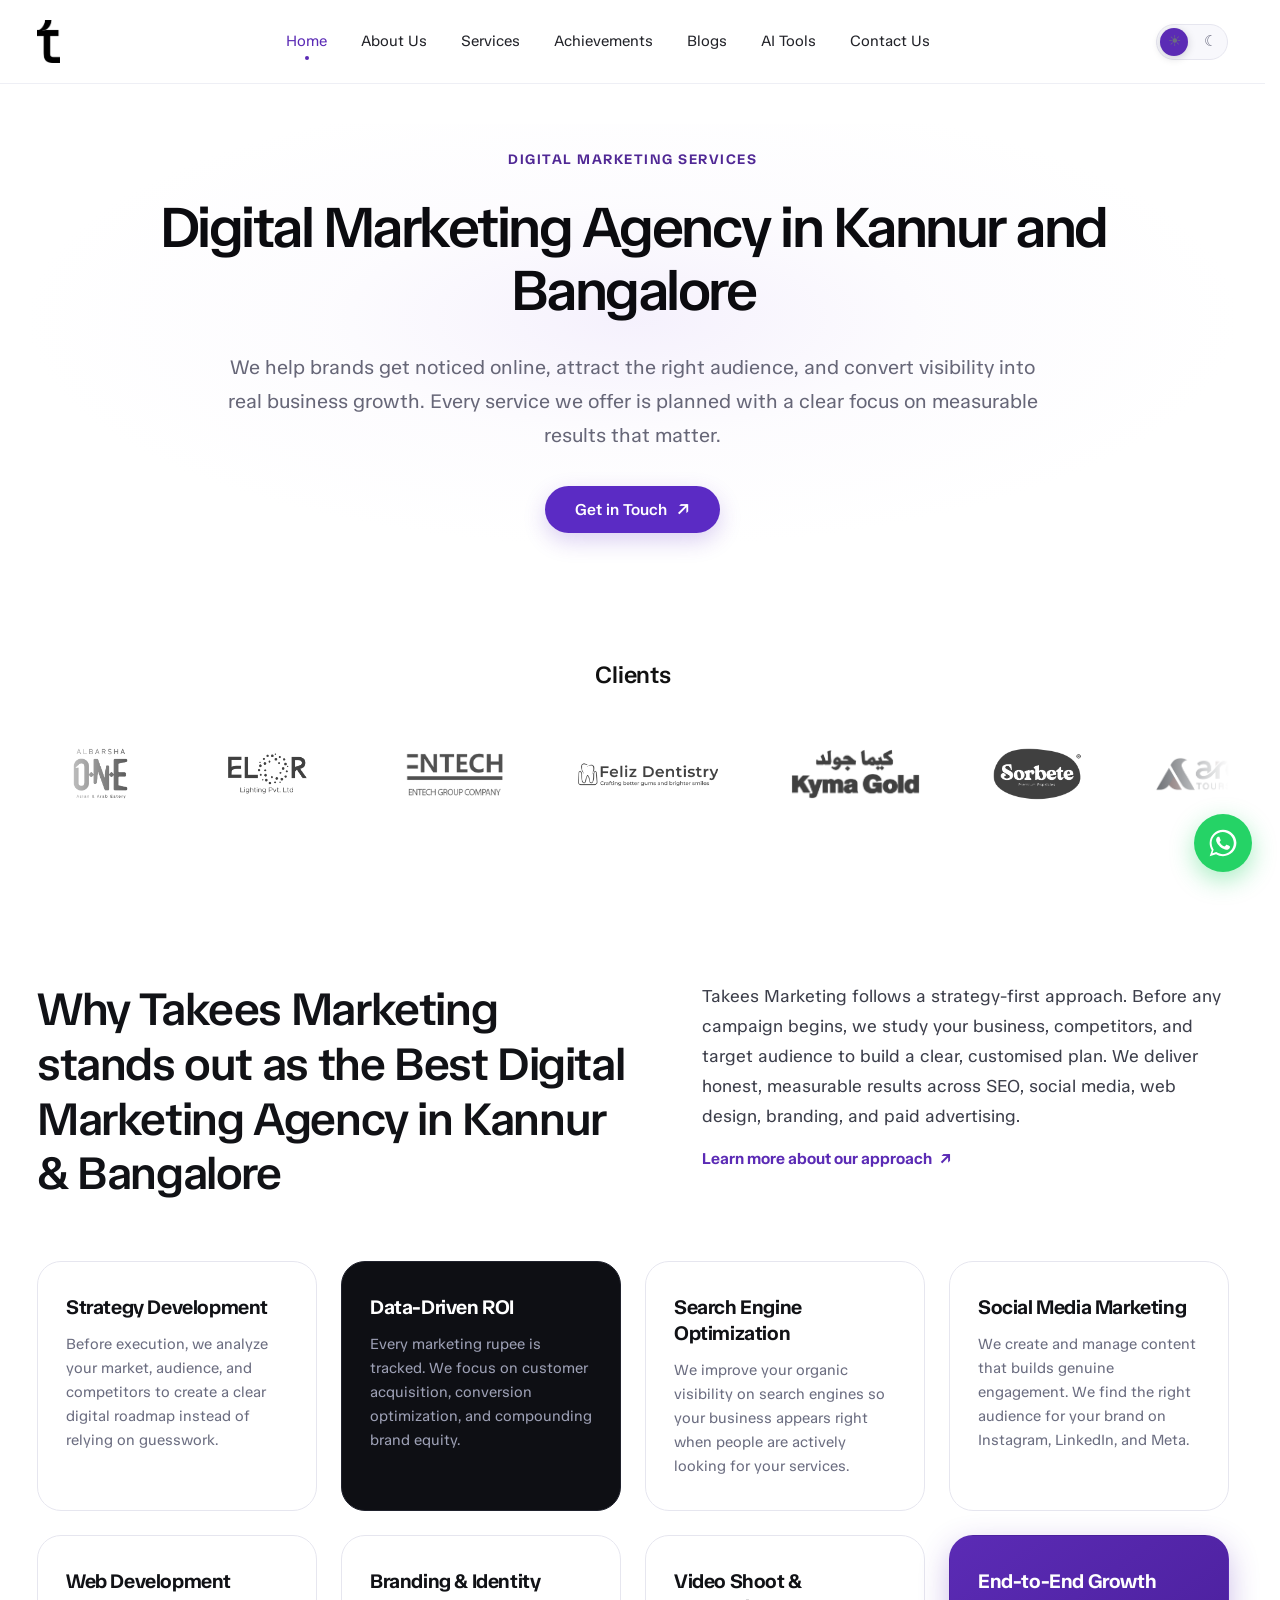
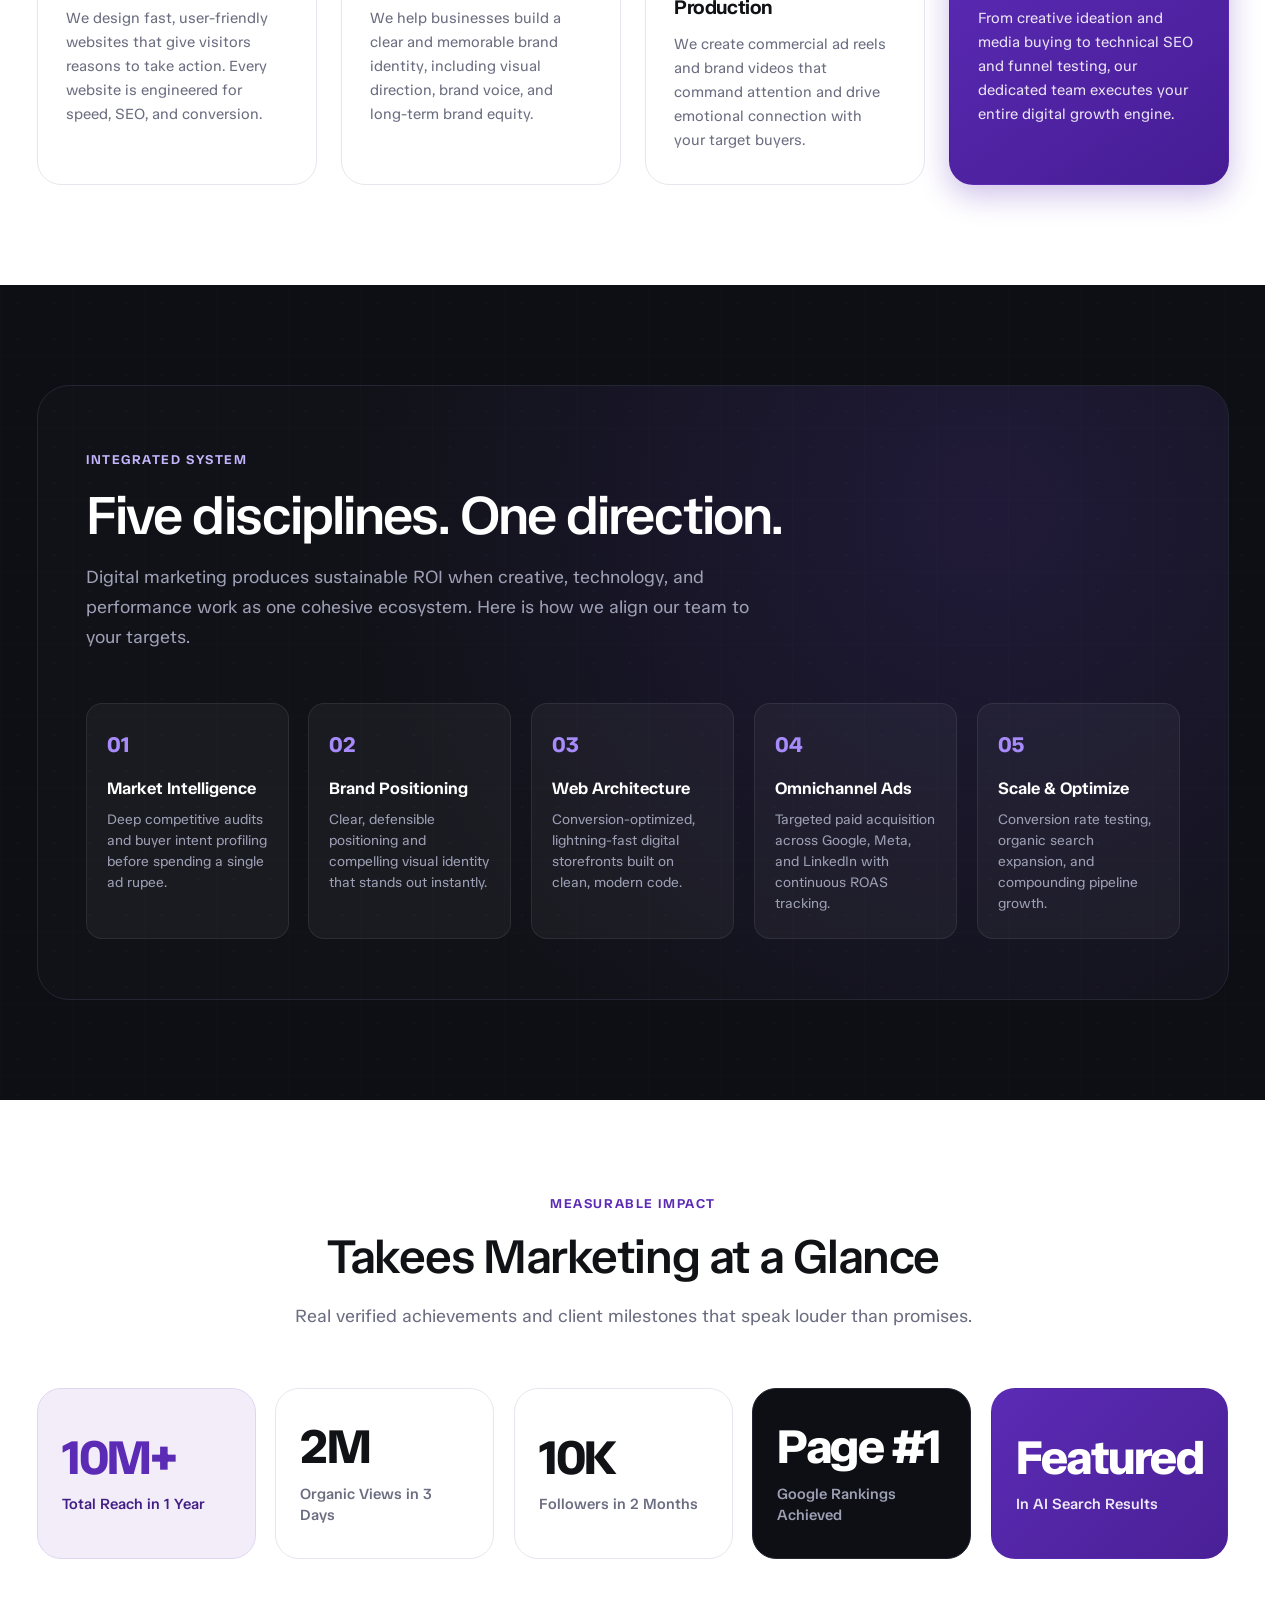
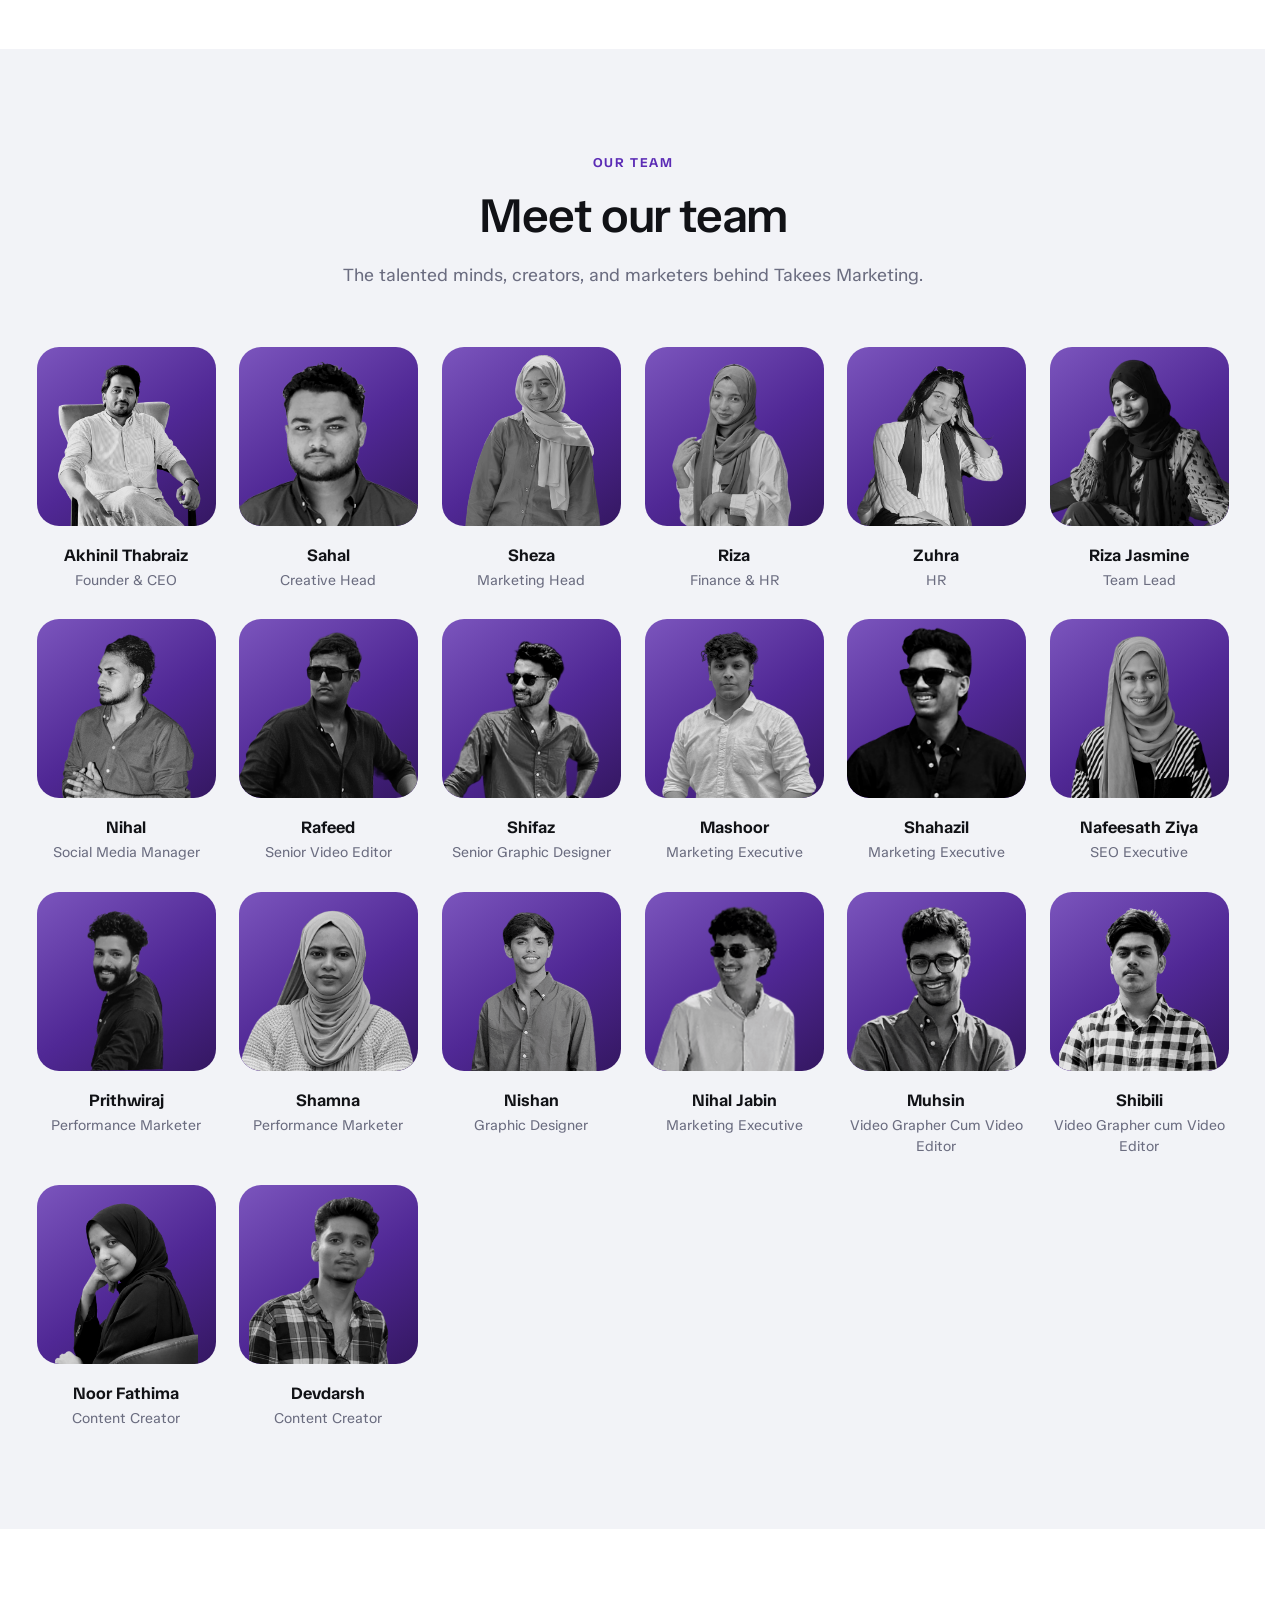
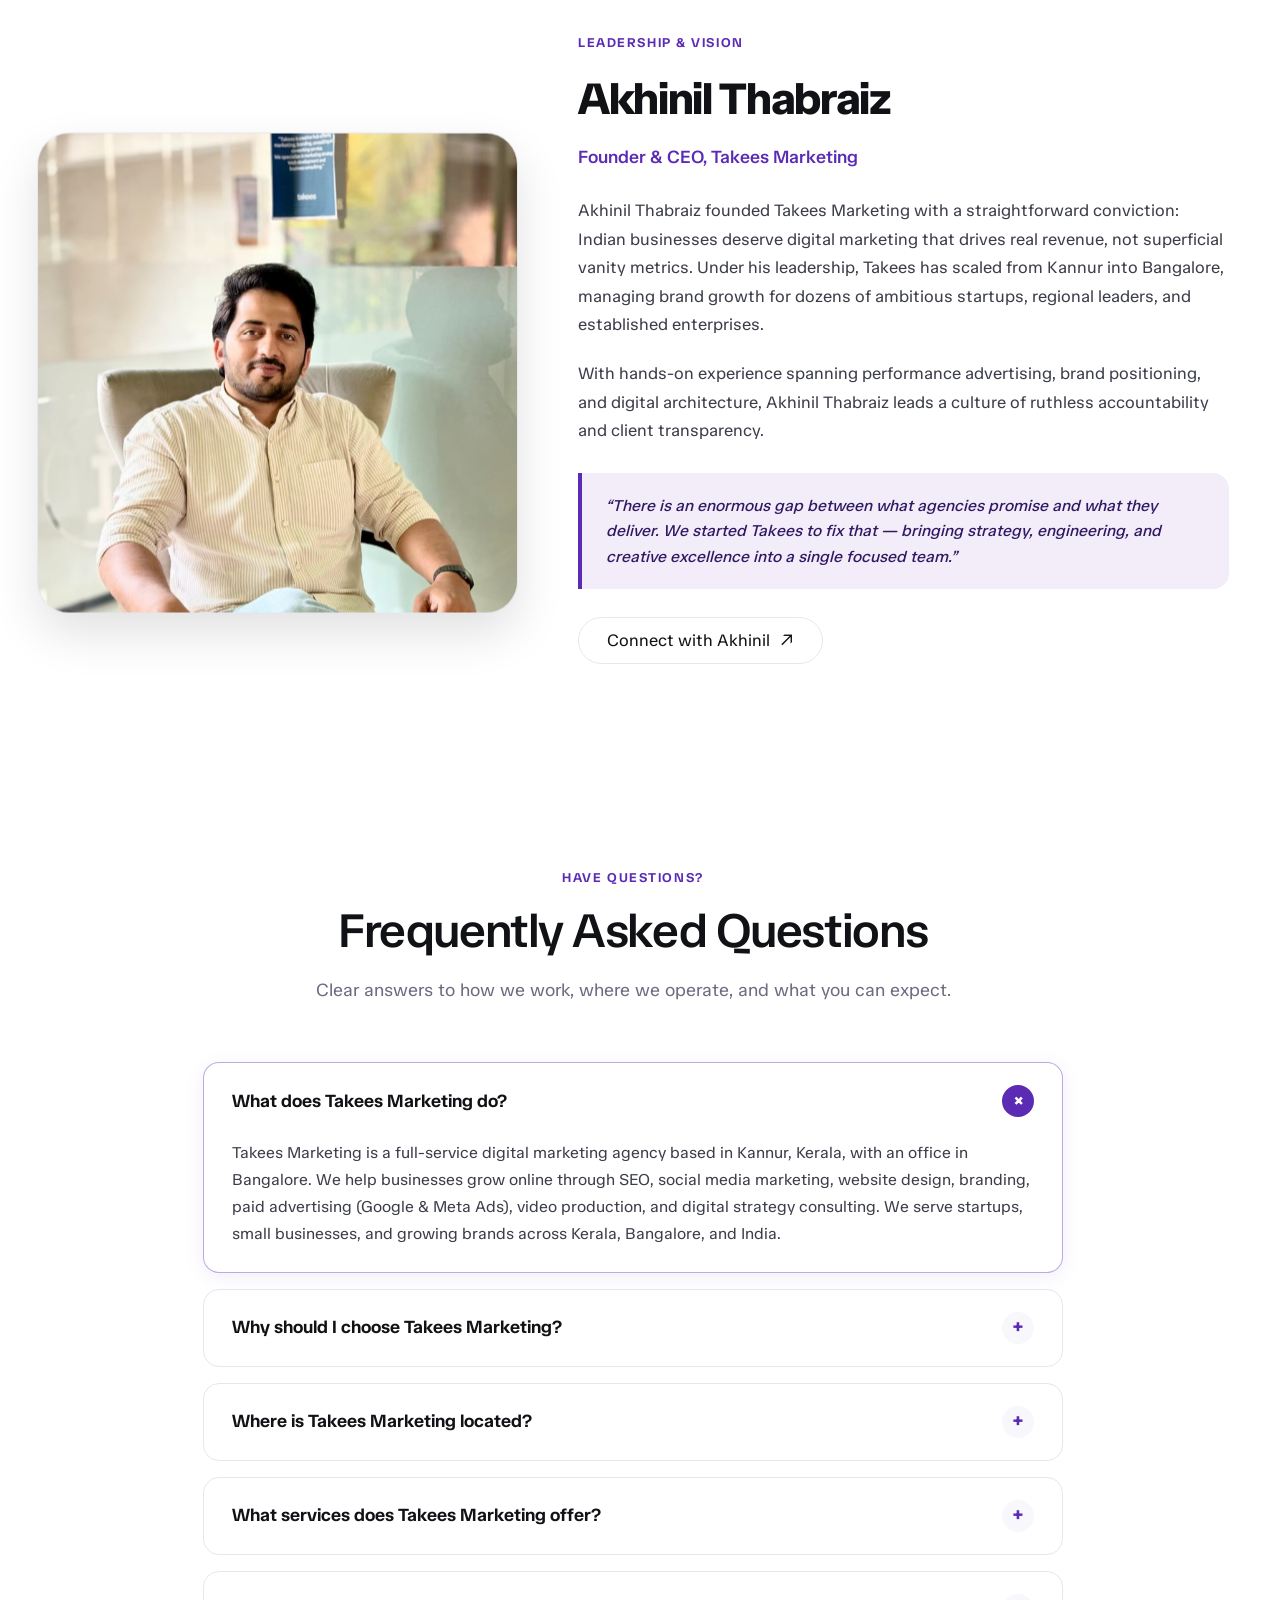
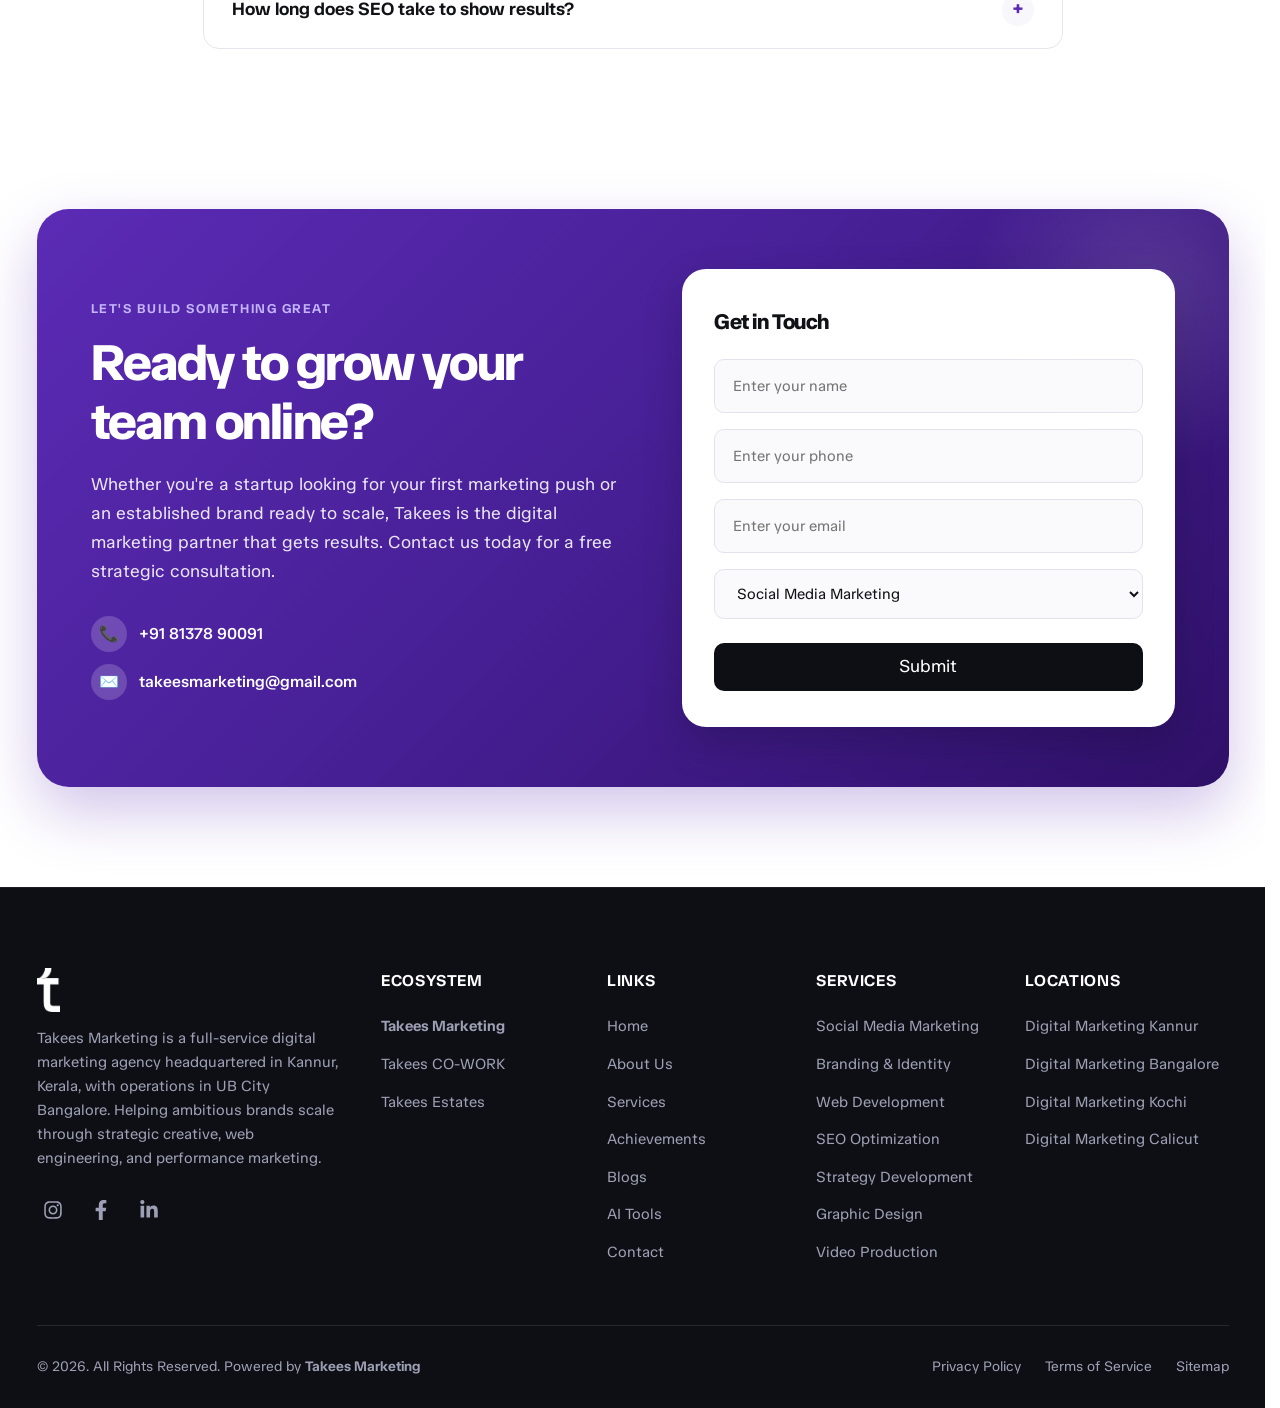
==== commit 56398175: "Update website design and content" ====
--- a/index.html
+++ b/index.html
@@ -13,6 +13,7 @@
   <script src="js/theme-init.js"></script>
   <link rel="stylesheet" href="css/style.css">
   <link rel="stylesheet" href="css/responsive.css">
+  <link rel="stylesheet" href="css/clients.css">
 
   <!-- Favicon -->
   <link rel="icon" type="image/svg+xml"
@@ -73,19 +74,143 @@
           </a>
         </div>
       </div>
-
-      <div class="hero-supporting-visual-wrap" id="heroVisualWrap">
-        <div class="hero-brand-card">
-          <img
-            src="assets/images/takees office 2.jpg"
-            alt="Takees office with the wall logo, table, chairs, and plant"
-            class="hero-brand-image"
-            width="4000"
-            height="2250"
-            loading="eager"
-            fetchpriority="high"
-            decoding="async"
-          />
+    </div>
+  </section>
+
+  <!-- =========================================================================
+       CLIENTS
+       ========================================================================= -->
+  <section class="clients-section" id="clients" aria-labelledby="clientsTitle">
+    <div class="container clients-container">
+      <h2 class="clients-title" id="clientsTitle">Clients</h2>
+      <!-- Marquee wrapper: logos duplicated for seamless infinite scroll -->
+      <div class="clients-marquee-wrapper" aria-label="Our clients">
+        <div class="clients-marquee-track">
+          <!-- Original set -->
+          <div class="client-logo"><img src="assets/images/Al Barsha logo 1.png"
+              alt="Al Barsha client of takees marketing" loading="lazy"></div>
+          <div class="client-logo"><img src="assets/images/Elor Colour.png" alt="Elor client of takees marketing"
+              loading="lazy"></div>
+          <div class="client-logo"><img src="assets/images/entech logo1 1.png"
+              alt="Entech Group Company client of takees marketing" loading="lazy"></div>
+          <div class="client-logo"><img src="assets/images/felizlogo.png" alt="Feliz client of takees marketing"
+              loading="lazy"></div>
+          <div class="client-logo"><img src="assets/images/kyma-gold.png" alt="Kyma Gold client of takees marketing"
+              loading="lazy"></div>
+          <div class="client-logo"><img src="assets/images/Sorbete logo 2.png"
+              alt="Sorbete Premium Popsicles client of takees marketing" loading="lazy"></div>
+          <div class="client-logo"><img src="assets/images/png logo @aroma 1.png"
+              alt="Aroma Tours and Travels client of takees marketing" loading="lazy"></div>
+          <div class="client-logo"><img src="assets/images/png logo @cakestudio 2.png"
+              alt="Cake Studio client of takees marketing" loading="lazy"></div>
+          <div class="client-logo"><img src="assets/images/Logoeqtaad.png" alt="Eqtaad client of takees marketing"
+              loading="lazy"></div>
+          <div class="client-logo"><img src="assets/images/KeyCee Constructions Logo PNG (2) 3.png"
+              alt="KeyCee Constructions client of takees marketing" loading="lazy"></div>
+          <div class="client-logo"><img src="assets/images/zafcon logo white 1.png"
+              alt="Zafcon Solutions client of takees marketing" loading="lazy"></div>
+          <div class="client-logo"><img src="assets/images/logo png sana 1.png" alt="Sana client of takees marketing"
+              loading="lazy"></div>
+          <div class="client-logo"><img src="assets/images/logo colour 2.png"
+              alt="Specs Mart client of takees marketing" loading="lazy"></div>
+          <div class="client-logo"><img src="assets/images/LOGO @ 1.png" alt="Aroma Tyres client of takees marketing"
+              loading="lazy"></div>
+          <div class="client-logo"><img src="assets/images/LOGO1 BLACK PNG.png"
+              alt="Narma Cafe client of takees marketing" loading="lazy"></div>
+          <div class="client-logo"><img src="assets/images/Logo PNG 1.png" alt="Roomskart client of takees marketing"
+              loading="lazy"></div>
+          <div class="client-logo"><img src="assets/images/logo black 1.png" alt="DUN5E client of takees marketing"
+              loading="lazy"></div>
+          <div class="client-logo"><img src="assets/images/White logo png 3.png" alt="WGL client of takees marketing"
+              loading="lazy"></div>
+          <div class="client-logo"><img src="assets/images/2 151454878.png"
+              alt="Struqta Global Industries client of takees marketing" loading="lazy"></div>
+          <div class="client-logo"><img src="assets/images/Group 1666.png" alt="Fiinder client of takees marketing"
+              loading="lazy"></div>
+          <div class="client-logo"><img src="assets/images/Group 1986.png" alt="Damn client of takees marketing"
+              loading="lazy"></div>
+          <div class="client-logo"><img src="assets/images/Group 604.png"
+              alt="Fai n Fa Hair Masters client of takees marketing" loading="lazy"></div>
+          <div class="client-logo"><img src="assets/images/Group.png" alt="Snooze Living client of takees marketing"
+              loading="lazy"></div>
+          <div class="client-logo"><img src="assets/images/Groupuhu.png" alt="iCD client of takees marketing"
+              loading="lazy"></div>
+          <div class="client-logo"><img src="assets/images/hj.png" alt="The Cakery client of takees marketing"
+              loading="lazy"></div>
+          <div class="client-logo"><img src="assets/images/bgbg.png" alt="Vastragni client of takees marketing"
+              loading="lazy"></div>
+          <div class="client-logo"><img src="assets/images/Untitled-1 45.png"
+              alt="The Monsoon Restaurant client of takees marketing" loading="lazy"></div>
+          <div class="client-logo"><img src="assets/images/WhatsApp Image 2026-06-16 at 8.49.05 PM copy 1.png"
+              alt="Flyscanner Travel and Tourism client of takees marketing" loading="lazy"></div>
+          <div class="client-logo"><img src="assets/images/image-Photoroom - 2026-06-04T112613.725 1.png"
+              alt="Vismaya Greenlines client of takees marketing" loading="lazy"></div>
+          <div class="client-logo"><img src="assets/images/IMG_8976-Photoroom 1.png"
+              alt="Adaxes Unisex Studio client of takees marketing" loading="lazy"></div>
+          <div class="client-logo"><img src="assets/images/Dr Febi's Brand Guideline 2.png"
+              alt="Dr. Febi's client of takees marketing" loading="lazy"></div>
+          <div class="client-logo"><img src="assets/images/Base Brand Guideline-2 1.png"
+              alt="Base Shoes and Bags client of takees marketing" loading="lazy"></div>
+          <!-- Duplicate set for seamless loop -->
+          <div class="client-logo" aria-hidden="true"><img src="assets/images/Al Barsha logo 1.png" alt=""
+              loading="lazy"></div>
+          <div class="client-logo" aria-hidden="true"><img src="assets/images/Elor Colour.png" alt="" loading="lazy">
+          </div>
+          <div class="client-logo" aria-hidden="true"><img src="assets/images/entech logo1 1.png" alt="" loading="lazy">
+          </div>
+          <div class="client-logo" aria-hidden="true"><img src="assets/images/felizlogo.png" alt="" loading="lazy">
+          </div>
+          <div class="client-logo" aria-hidden="true"><img src="assets/images/kyma-gold.png" alt="" loading="lazy">
+          </div>
+          <div class="client-logo" aria-hidden="true"><img src="assets/images/Sorbete logo 2.png" alt="" loading="lazy">
+          </div>
+          <div class="client-logo" aria-hidden="true"><img src="assets/images/png logo @aroma 1.png" alt=""
+              loading="lazy"></div>
+          <div class="client-logo" aria-hidden="true"><img src="assets/images/png logo @cakestudio 2.png" alt=""
+              loading="lazy"></div>
+          <div class="client-logo" aria-hidden="true"><img src="assets/images/Logoeqtaad.png" alt="" loading="lazy">
+          </div>
+          <div class="client-logo" aria-hidden="true"><img src="assets/images/KeyCee Constructions Logo PNG (2) 3.png"
+              alt="" loading="lazy"></div>
+          <div class="client-logo" aria-hidden="true"><img src="assets/images/zafcon logo white 1.png" alt=""
+              loading="lazy"></div>
+          <div class="client-logo" aria-hidden="true"><img src="assets/images/logo png sana 1.png" alt=""
+              loading="lazy"></div>
+          <div class="client-logo" aria-hidden="true"><img src="assets/images/logo colour 2.png" alt="" loading="lazy">
+          </div>
+          <div class="client-logo" aria-hidden="true"><img src="assets/images/LOGO @ 1.png" alt="" loading="lazy"></div>
+          <div class="client-logo" aria-hidden="true"><img src="assets/images/LOGO1 BLACK PNG.png" alt=""
+              loading="lazy"></div>
+          <div class="client-logo" aria-hidden="true"><img src="assets/images/Logo PNG 1.png" alt="" loading="lazy">
+          </div>
+          <div class="client-logo" aria-hidden="true"><img src="assets/images/logo black 1.png" alt="" loading="lazy">
+          </div>
+          <div class="client-logo" aria-hidden="true"><img src="assets/images/White logo png 3.png" alt=""
+              loading="lazy"></div>
+          <div class="client-logo" aria-hidden="true"><img src="assets/images/2 151454878.png" alt="" loading="lazy">
+          </div>
+          <div class="client-logo" aria-hidden="true"><img src="assets/images/Group 1666.png" alt="" loading="lazy">
+          </div>
+          <div class="client-logo" aria-hidden="true"><img src="assets/images/Group 1986.png" alt="" loading="lazy">
+          </div>
+          <div class="client-logo" aria-hidden="true"><img src="assets/images/Group 604.png" alt="" loading="lazy">
+          </div>
+          <div class="client-logo" aria-hidden="true"><img src="assets/images/Group.png" alt="" loading="lazy"></div>
+          <div class="client-logo" aria-hidden="true"><img src="assets/images/Groupuhu.png" alt="" loading="lazy"></div>
+          <div class="client-logo" aria-hidden="true"><img src="assets/images/hj.png" alt="" loading="lazy"></div>
+          <div class="client-logo" aria-hidden="true"><img src="assets/images/bgbg.png" alt="" loading="lazy"></div>
+          <div class="client-logo" aria-hidden="true"><img src="assets/images/Untitled-1 45.png" alt="" loading="lazy">
+          </div>
+          <div class="client-logo" aria-hidden="true"><img
+              src="assets/images/WhatsApp Image 2026-06-16 at 8.49.05 PM copy 1.png" alt="" loading="lazy"></div>
+          <div class="client-logo" aria-hidden="true"><img
+              src="assets/images/image-Photoroom - 2026-06-04T112613.725 1.png" alt="" loading="lazy"></div>
+          <div class="client-logo" aria-hidden="true"><img src="assets/images/IMG_8976-Photoroom 1.png" alt=""
+              loading="lazy"></div>
+          <div class="client-logo" aria-hidden="true"><img src="assets/images/Dr Febi's Brand Guideline 2.png" alt=""
+              loading="lazy"></div>
+          <div class="client-logo" aria-hidden="true"><img src="assets/images/Base Brand Guideline-2 1.png" alt=""
+              loading="lazy"></div>
         </div>
       </div>
     </div>
@@ -306,7 +431,8 @@
         <!-- Row 1 -->
         <div class="team-card">
           <div class="team-avatar-wrap">
-            <img src="assets/images/team/akhinil-thabraiz.png" alt="Akhinil Thabraiz - Founder & CEO of takees marketing" loading="lazy">
+            <img src="assets/images/team/akhinil-thabraiz.png"
+              alt="Akhinil Thabraiz - Founder & CEO of takees marketing" loading="lazy">
           </div>
           <div class="team-name">Akhinil Thabraiz</div>
           <div class="team-role">Founder &amp; CEO</div>
@@ -346,7 +472,8 @@
 
         <div class="team-card">
           <div class="team-avatar-wrap">
-            <img src="assets/images/team/riza-jasmine.png" alt="Riza Jasmine - Team Lead of takees marketing" loading="lazy">
+            <img src="assets/images/team/riza-jasmine.png" alt="Riza Jasmine - Team Lead of takees marketing"
+              loading="lazy">
           </div>
           <div class="team-name">Riza Jasmine</div>
           <div class="team-role">Team Lead</div>
@@ -355,7 +482,8 @@
         <!-- Row 2 -->
         <div class="team-card">
           <div class="team-avatar-wrap">
-            <img src="assets/images/team/nihal.png" alt="Nihal - Social Media Manager of takees marketing" loading="lazy">
+            <img src="assets/images/team/nihal.png" alt="Nihal - Social Media Manager of takees marketing"
+              loading="lazy">
           </div>
           <div class="team-name">Nihal</div>
           <div class="team-role">Social Media Manager</div>
@@ -363,7 +491,8 @@
 
         <div class="team-card">
           <div class="team-avatar-wrap">
-            <img src="assets/images/team/rafeed.png" alt="Rafeed - Senior Video Editor of takees marketing" loading="lazy">
+            <img src="assets/images/team/rafeed.png" alt="Rafeed - Senior Video Editor of takees marketing"
+              loading="lazy">
           </div>
           <div class="team-name">Rafeed</div>
           <div class="team-role">Senior Video Editor</div>
@@ -371,7 +500,8 @@
 
         <div class="team-card">
           <div class="team-avatar-wrap">
-            <img src="assets/images/team/shifaz.png" alt="Shifaz - Senior Graphic Designer of takees marketing" loading="lazy">
+            <img src="assets/images/team/shifaz.png" alt="Shifaz - Senior Graphic Designer of takees marketing"
+              loading="lazy">
           </div>
           <div class="team-name">Shifaz</div>
           <div class="team-role">Senior Graphic Designer</div>
@@ -379,7 +509,8 @@
 
         <div class="team-card">
           <div class="team-avatar-wrap">
-            <img src="assets/images/team/mashoor.png" alt="Mashoor - Marketing Executive of takees marketing" loading="lazy">
+            <img src="assets/images/team/mashoor.png" alt="Mashoor - Marketing Executive of takees marketing"
+              loading="lazy">
           </div>
           <div class="team-name">Mashoor</div>
           <div class="team-role">Marketing Executive</div>
@@ -387,7 +518,8 @@
 
         <div class="team-card">
           <div class="team-avatar-wrap">
-            <img src="assets/images/team/shahazil.png" alt="Shahazil - Marketing Executive of takees marketing" loading="lazy">
+            <img src="assets/images/team/shahazil.png" alt="Shahazil - Marketing Executive of takees marketing"
+              loading="lazy">
           </div>
           <div class="team-name">Shahazil</div>
           <div class="team-role">Marketing Executive</div>
@@ -395,7 +527,8 @@
 
         <div class="team-card">
           <div class="team-avatar-wrap">
-            <img src="assets/images/team/nafeesath-ziya.png" alt="Nafeesath Ziya - SEO Executive of takees marketing" loading="lazy">
+            <img src="assets/images/team/nafeesath-ziya.png" alt="Nafeesath Ziya - SEO Executive of takees marketing"
+              loading="lazy">
           </div>
           <div class="team-name">Nafeesath Ziya</div>
           <div class="team-role">SEO Executive</div>
@@ -404,7 +537,8 @@
         <!-- Row 3 -->
         <div class="team-card">
           <div class="team-avatar-wrap">
-            <img src="assets/images/team/prithwiraj.png" alt="Prithwiraj - Performance Marketer of takees marketing" loading="lazy">
+            <img src="assets/images/team/prithwiraj.png" alt="Prithwiraj - Performance Marketer of takees marketing"
+              loading="lazy">
           </div>
           <div class="team-name">Prithwiraj</div>
           <div class="team-role">Performance Marketer</div>
@@ -412,7 +546,8 @@
 
         <div class="team-card">
           <div class="team-avatar-wrap">
-            <img src="assets/images/team/shamna.png" alt="Shamna - Performance Marketer of takees marketing" loading="lazy">
+            <img src="assets/images/team/shamna.png" alt="Shamna - Performance Marketer of takees marketing"
+              loading="lazy">
           </div>
           <div class="team-name">Shamna</div>
           <div class="team-role">Performance Marketer</div>
@@ -428,7 +563,8 @@
 
         <div class="team-card">
           <div class="team-avatar-wrap">
-            <img src="assets/images/team/nihal-jabin.png" alt="Nihal Jabin - Marketing Executive of takees marketing" loading="lazy">
+            <img src="assets/images/team/nihal-jabin.png" alt="Nihal Jabin - Marketing Executive of takees marketing"
+              loading="lazy">
           </div>
           <div class="team-name">Nihal Jabin</div>
           <div class="team-role">Marketing Executive</div>
@@ -436,7 +572,8 @@
 
         <div class="team-card">
           <div class="team-avatar-wrap">
-            <img src="assets/images/team/muhsin.png" alt="Muhsin - Video Grapher Cum Video Editor of takees marketing" loading="lazy">
+            <img src="assets/images/team/muhsin.png" alt="Muhsin - Video Grapher Cum Video Editor of takees marketing"
+              loading="lazy">
           </div>
           <div class="team-name">Muhsin</div>
           <div class="team-role">Video Grapher Cum Video Editor</div>
@@ -444,7 +581,8 @@
 
         <div class="team-card">
           <div class="team-avatar-wrap">
-            <img class="team-avatar-cutout" src="assets/images/team/Shibili.png" alt="Shibili - Video Grapher cum Video Editor" loading="lazy">
+            <img class="team-avatar-cutout" src="assets/images/team/Shibili.png"
+              alt="Shibili - Video Grapher cum Video Editor" loading="lazy">
           </div>
           <div class="team-name">Shibili</div>
           <div class="team-role">Video Grapher cum Video Editor</div>
@@ -452,7 +590,8 @@
 
         <div class="team-card">
           <div class="team-avatar-wrap">
-            <img class="team-avatar-cutout" src="assets/images/team/Noor.png" alt="Noor Fathima - Content Creator" loading="lazy">
+            <img class="team-avatar-cutout" src="assets/images/team/Noor.png" alt="Noor Fathima - Content Creator"
+              loading="lazy">
           </div>
           <div class="team-name">Noor Fathima</div>
           <div class="team-role">Content Creator</div>
@@ -460,7 +599,8 @@
 
         <div class="team-card">
           <div class="team-avatar-wrap">
-            <img class="team-avatar-cutout" src="assets/images/team/Devdarsh.png" alt="Devdarsh - Content Creator" loading="lazy">
+            <img class="team-avatar-cutout" src="assets/images/team/Devdarsh.png" alt="Devdarsh - Content Creator"
+              loading="lazy">
           </div>
           <div class="team-name">Devdarsh</div>
           <div class="team-role">Content Creator</div>
@@ -670,6 +810,26 @@
             in UB City Bangalore. Helping ambitious brands scale through strategic creative, web engineering, and
             performance marketing.
           </p>
+          <div class="footer-social-links" aria-label="Takees social media">
+            <a href="https://www.instagram.com/takees.in?stkn=MTE3eTA4NGY0emdpNw==" class="footer-social-link" target="_blank"
+              rel="noopener noreferrer" aria-label="Instagram">
+              <svg viewBox="0 0 448 512" aria-hidden="true" focusable="false">
+                <path d="M224.1 141c-63.6 0-114.9 51.3-114.9 114.9s51.3 114.9 114.9 114.9S339 319.5 339 255.9 287.7 141 224.1 141zm0 189.6c-41.1 0-74.7-33.5-74.7-74.7s33.5-74.7 74.7-74.7 74.7 33.5 74.7 74.7-33.6 74.7-74.7 74.7zm146.4-194.3c0 14.9-12 26.8-26.8 26.8-14.9 0-26.8-12-26.8-26.8s12-26.8 26.8-26.8 26.8 12 26.8 26.8zm76.1 27.2c-1.7-35.9-9.9-67.7-36.2-93.9-26.2-26.2-58-34.4-93.9-36.2-37-2.1-147.9-2.1-184.9 0-35.8 1.7-67.6 9.9-93.9 36.1s-34.4 58-36.2 93.9c-2.1 37-2.1 147.9 0 184.9 1.7 35.9 9.9 67.7 36.2 93.9s58 34.4 93.9 36.2c37 2.1 147.9 2.1 184.9 0 35.9-1.7 67.7-9.9 93.9-36.2 26.2-26.2 34.4-58 36.2-93.9 2.1-37 2.1-147.8 0-184.8zM398.8 388c-7.8 19.6-22.9 34.7-42.6 42.6-29.5 11.7-99.5 9-132.1 9s-102.7 2.6-132.1-9c-19.6-7.8-34.7-22.9-42.6-42.6-11.7-29.5-9-99.5-9-132.1s-2.6-102.7 9-132.1c7.8-19.6 22.9-34.7 42.6-42.6 29.5-11.7 99.5-9 132.1-9s102.7-2.6 132.1 9c19.6 7.8 34.7 22.9 42.6 42.6 11.7 29.5 9 99.5 9 132.1z" />
+              </svg>
+            </a>
+            <a href="https://www.facebook.com/share/1Bzk7uZRUZ/" class="footer-social-link" target="_blank"
+              rel="noopener noreferrer" aria-label="Facebook">
+              <svg viewBox="0 0 320 512" aria-hidden="true" focusable="false">
+                <path d="M279.14 288l14.22-92.66h-88.91v-60.13c0-25.35 12.42-50.06 52.24-50.06h40.42V6.26S260.43 0 225.36 0c-73.22 0-121.08 44.38-121.08 124.72v70.62H22.89V288h81.39v224h100.17V288z" />
+              </svg>
+            </a>
+            <a href="https://www.linkedin.com/company/takees/" class="footer-social-link" target="_blank"
+              rel="noopener noreferrer" aria-label="LinkedIn">
+              <svg viewBox="0 0 448 512" aria-hidden="true" focusable="false">
+                <path d="M100.28 448H7.4V148.9h92.88zM53.79 108.1C24.09 108.1 0 83.5 0 53.8a53.79 53.79 0 0 1 107.58 0c0 29.7-24.1 54.3-53.79 54.3zM447.9 448h-92.68V302.4c0-34.7-.7-79.2-48.29-79.2-48.3 0-55.7 37.7-55.7 76.7V448h-92.78V148.9h89.08v40.8h1.3c12.4-23.5 42.7-48.3 87.9-48.3 94 0 111.3 61.9 111.3 142.3V448z" />
+              </svg>
+            </a>
+          </div>
         </div>
 
         <!-- Col 2: Takees Ecosystem -->
@@ -717,8 +877,10 @@
           <h4 class="footer-col-title">LOCATIONS</h4>
           <ul class="footer-links">
             <li><a href="contact.html#whereToFind" class="footer-link">Digital Marketing Kannur</a></li>
-            <li><a href="file:///C:/Users/FARAZ/OneDrive/Desktop/takees%20bglr%20anti/index.html" class="footer-link">Digital Marketing Bangalore</a></li>
-            <li><a href="file:///C:/Users/FARAZ/OneDrive/Desktop/takees%20kochi/index.html" class="footer-link">Digital Marketing Kochi</a></li>
+            <li><a href="file:///C:/Users/FARAZ/OneDrive/Desktop/takees%20bglr%20anti/index.html"
+                class="footer-link">Digital Marketing Bangalore</a></li>
+            <li><a href="file:///C:/Users/FARAZ/OneDrive/Desktop/takees%20kochi/index.html" class="footer-link">Digital
+                Marketing Kochi</a></li>
             <li><a href="contact.html#whereToFind" class="footer-link">Digital Marketing Calicut</a></li>
           </ul>
         </div>
@@ -754,4 +916,4 @@
   <script src="js/main.js"></script>
 </body>
 
-</html>
+</html>
--- a/css/style.css
+++ b/css/style.css
@@ -529,12 +529,14 @@
 .home-hero .hero-heading-line {
   display: block;
   overflow: hidden;
+  text-align: center;
 }
 
 .home-hero .hero-heading-line-inner {
   display: block;
   opacity: 1;
   transform: translateY(0);
+  text-align: center;
   transition:
     opacity 800ms cubic-bezier(0.22, 1, 0.36, 1),
     transform 800ms cubic-bezier(0.22, 1, 0.36, 1);
@@ -2782,6 +2784,46 @@
 
 .footer-purple .footer-desc {
   color: rgba(255, 255, 255, 0.8);
+}
+
+.footer-social-links {
+  display: flex;
+  align-items: center;
+  gap: 16px;
+}
+
+.footer-social-link {
+  display: inline-flex;
+  align-items: center;
+  justify-content: center;
+  width: 32px;
+  height: 32px;
+  color: var(--dark-muted);
+  text-decoration: none;
+  transition: transform 0.25s cubic-bezier(0.4, 0, 0.2, 1), color 0.25s ease;
+}
+
+.footer-social-link svg {
+  width: 20px;
+  height: 20px;
+  fill: currentColor;
+  display: block;
+}
+
+.footer-social-link:hover,
+.footer-social-link:focus-visible {
+  color: #8b5cf6;
+  transform: scale(1.1);
+}
+
+.footer-purple .footer-social-link {
+  color: rgba(255, 255, 255, 0.75);
+}
+
+.footer-purple .footer-social-link:hover,
+.footer-purple .footer-social-link:focus-visible {
+  color: #ffffff;
+  transform: scale(1.1);
 }
 
 .footer-col-title {
@@ -4457,8 +4499,8 @@
 
 .home-hero::before {
   position: absolute;
-  inset: 80px 0 40px;
-  background: radial-gradient(ellipse at 55% 65%, rgba(210, 191, 244, 0.22), rgba(235, 228, 248, 0.12) 34%, transparent 68%);
+  inset: 40px 0 40px;
+  background: radial-gradient(ellipse at 50% 45%, rgba(210, 191, 244, 0.22), rgba(235, 228, 248, 0.12) 34%, transparent 68%);
   content: '';
   pointer-events: none;
 }
@@ -4475,7 +4517,7 @@
   max-width: var(--container-max);
   min-height: 0;
   margin: 0 auto;
-  padding: 65px 24px 0;
+  padding: 65px 24px 64px;
   overflow: visible;
   border: 0;
   border-radius: 0;
@@ -4484,40 +4526,48 @@
 
 .home-hero .hero-content {
   max-width: 950px;
-  margin: 0;
+  margin: 0 auto;
+  text-align: center;
 }
 
 .home-hero .hero-content > .kicker {
   display: block;
-  margin: 0 0 26px;
+  margin: 0 auto 26px;
   color: #502895;
   font-size: 14px;
   font-weight: 700;
   letter-spacing: 1.5px;
   text-transform: uppercase;
+  text-align: center;
 }
 
 .home-hero .hero-heading {
   display: block;
   max-width: 950px;
-  margin: 0;
+  margin: 0 auto;
   color: #0b0b0f;
   font-size: clamp(56px, 4.5vw, 76px);
   font-weight: 600;
   line-height: 1.08;
   letter-spacing: -2.5px;
+  text-align: center;
 }
 
 .home-hero .hero-description {
-  max-width: 900px;
-  margin: 28px 0 0;
+  max-width: 820px;
+  margin: 28px auto 0;
   color: #676778;
   font-size: 20px;
   font-weight: 400;
   line-height: 1.7;
+  text-align: center;
 }
 
 .home-hero .hero-actions {
+  display: flex;
+  justify-content: center;
+  align-items: center;
+  gap: 16px;
   margin-top: 34px;
 }
 
@@ -4538,6 +4588,24 @@
 }
 
 @media (max-width: 767px) {
+  .home-hero > .container {
+    padding: 42px 20px 48px;
+  }
+
+  .home-hero .hero-heading {
+    font-size: clamp(34px, 8.5vw, 48px);
+    letter-spacing: -1.2px;
+  }
+
+  .home-hero .hero-description {
+    font-size: 17px;
+    margin: 20px auto 0;
+  }
+
+  .home-hero .hero-actions {
+    margin-top: 28px;
+  }
+
   .home-hero .hero-abstract-art {
     min-height: 280px;
     margin-top: 8px;
--- a/css/clients.css
+++ b/css/clients.css
@@ -0,0 +1,192 @@
+/* =============================================================
+   CLIENTS – Infinite Marquee Carousel
+   ============================================================= */
+
+.clients-section {
+  padding: 64px 0 72px;
+  background: var(--bg-body);
+  overflow: hidden;
+}
+
+.clients-container {
+  text-align: center;
+}
+
+.clients-title {
+  margin: 0 0 44px;
+  color: #111;
+  font-size: 1.5rem;
+  font-weight: 600;
+  letter-spacing: -0.01em;
+  line-height: 1.2;
+  text-align: center;
+  text-decoration: none;
+  border: none;
+  background: none;
+  box-shadow: none;
+  opacity: 0;
+  transform: translateY(10px);
+  transition: opacity 600ms cubic-bezier(0.16, 1, 0.3, 1),
+              transform 600ms cubic-bezier(0.16, 1, 0.3, 1);
+  will-change: opacity, transform;
+}
+
+.clients-title.is-revealed {
+  opacity: 1 !important;
+  transform: translateY(0) !important;
+}
+
+/* ── Marquee wrapper (full-bleed, edge fade mask) ── */
+.clients-marquee-wrapper {
+  position: relative;
+  width: 100%;
+  overflow: hidden;
+
+  /* Edge fade mask */
+  -webkit-mask-image: linear-gradient(
+    to right,
+    transparent 0%,
+    #000 8%,
+    #000 92%,
+    transparent 100%
+  );
+  mask-image: linear-gradient(
+    to right,
+    transparent 0%,
+    #000 8%,
+    #000 92%,
+    transparent 100%
+  );
+}
+
+/* ── Scrolling track ── */
+.clients-marquee-track {
+  display: flex;
+  align-items: center;
+  width: max-content;
+  gap: 0;
+
+  animation: marquee-scroll 32s linear infinite;
+  will-change: transform;
+}
+
+/* Pause on hover */
+.clients-marquee-wrapper:hover .clients-marquee-track {
+  animation-play-state: paused;
+}
+
+@keyframes marquee-scroll {
+  0%   { transform: translateX(0); }
+  100% { transform: translateX(-50%); }
+}
+
+/* ── Individual logo items ── */
+.client-logo {
+  display: flex;
+  align-items: center;
+  justify-content: center;
+  flex-shrink: 0;
+  padding: 8px 36px;
+  height: 80px;
+}
+
+.client-logo img {
+  height: 52px;
+  width: auto;
+  max-width: 140px;
+  object-fit: contain;
+  display: block;
+  transition: opacity 280ms ease, transform 280ms ease;
+  opacity: 0.75;
+}
+
+.client-logo:hover img {
+  opacity: 1;
+  transform: scale(1.06);
+}
+
+/* ── Dark mode ── */
+[data-theme="dark"] .client-logo img {
+  filter: brightness(0) invert(1);
+  opacity: 0.8;
+}
+
+[data-theme="dark"] .client-logo:hover img {
+  opacity: 1;
+}
+
+/* ── Responsive ── */
+@media (max-width: 991px) {
+  .clients-section {
+    padding: 52px 0 60px;
+  }
+
+  .client-logo {
+    padding: 6px 28px;
+    height: 70px;
+  }
+
+  .client-logo img {
+    height: 44px;
+    max-width: 120px;
+  }
+
+  .clients-marquee-track {
+    animation-duration: 28s;
+  }
+}
+
+@media (max-width: 640px) {
+  .clients-section {
+    padding: 44px 0 52px;
+  }
+
+  .clients-title {
+    font-size: 1.25rem;
+    margin-bottom: 28px;
+    text-align: center;
+  }
+
+  .client-logo {
+    padding: 4px 20px;
+    height: 60px;
+  }
+
+  .client-logo img {
+    height: 36px;
+    max-width: 96px;
+  }
+
+  .clients-marquee-track {
+    animation-duration: 24s;
+  }
+
+  .clients-marquee-wrapper {
+    -webkit-mask-image: linear-gradient(
+      to right,
+      transparent 0%,
+      #000 5%,
+      #000 95%,
+      transparent 100%
+    );
+    mask-image: linear-gradient(
+      to right,
+      transparent 0%,
+      #000 5%,
+      #000 95%,
+      transparent 100%
+    );
+  }
+}
+
+@media (prefers-reduced-motion: reduce) {
+  .clients-marquee-track {
+    animation: none;
+  }
+
+  .clients-title {
+    opacity: 1;
+    transform: none;
+    transition: none;
+  }
+}
